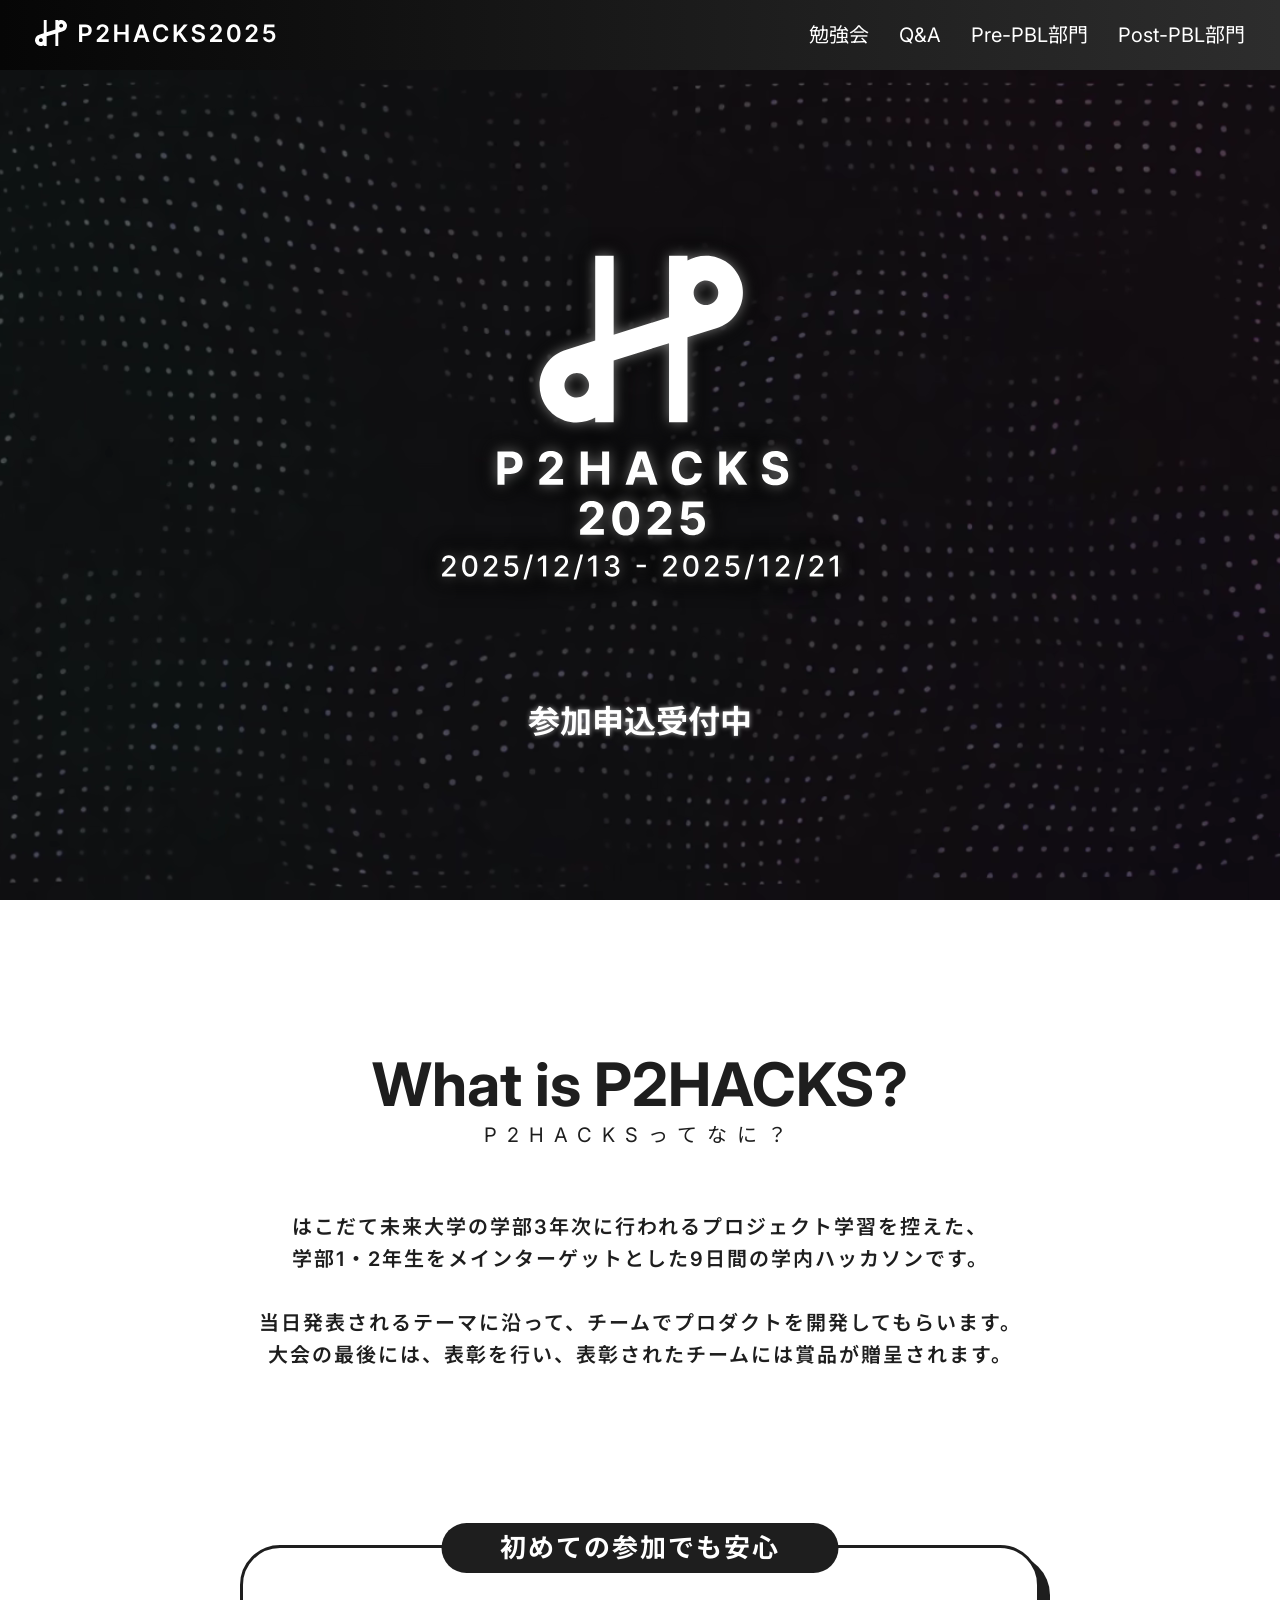
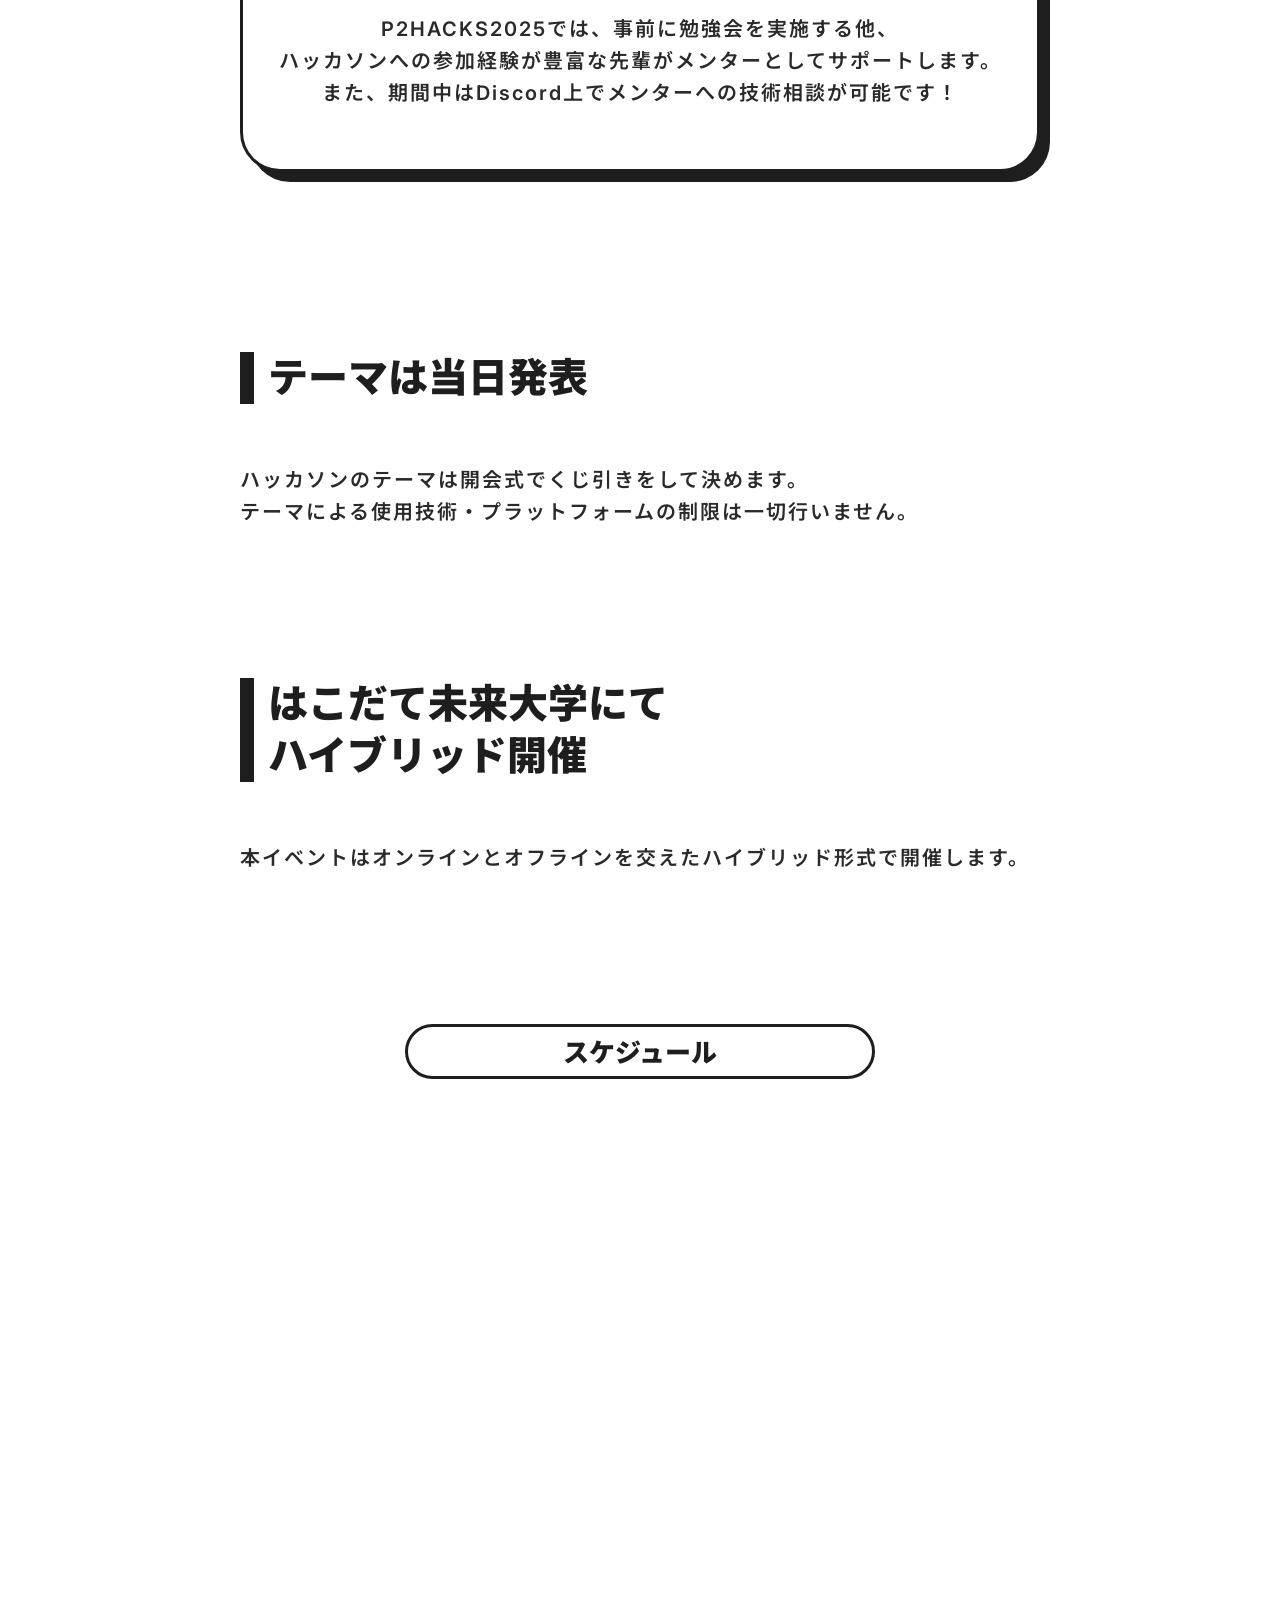
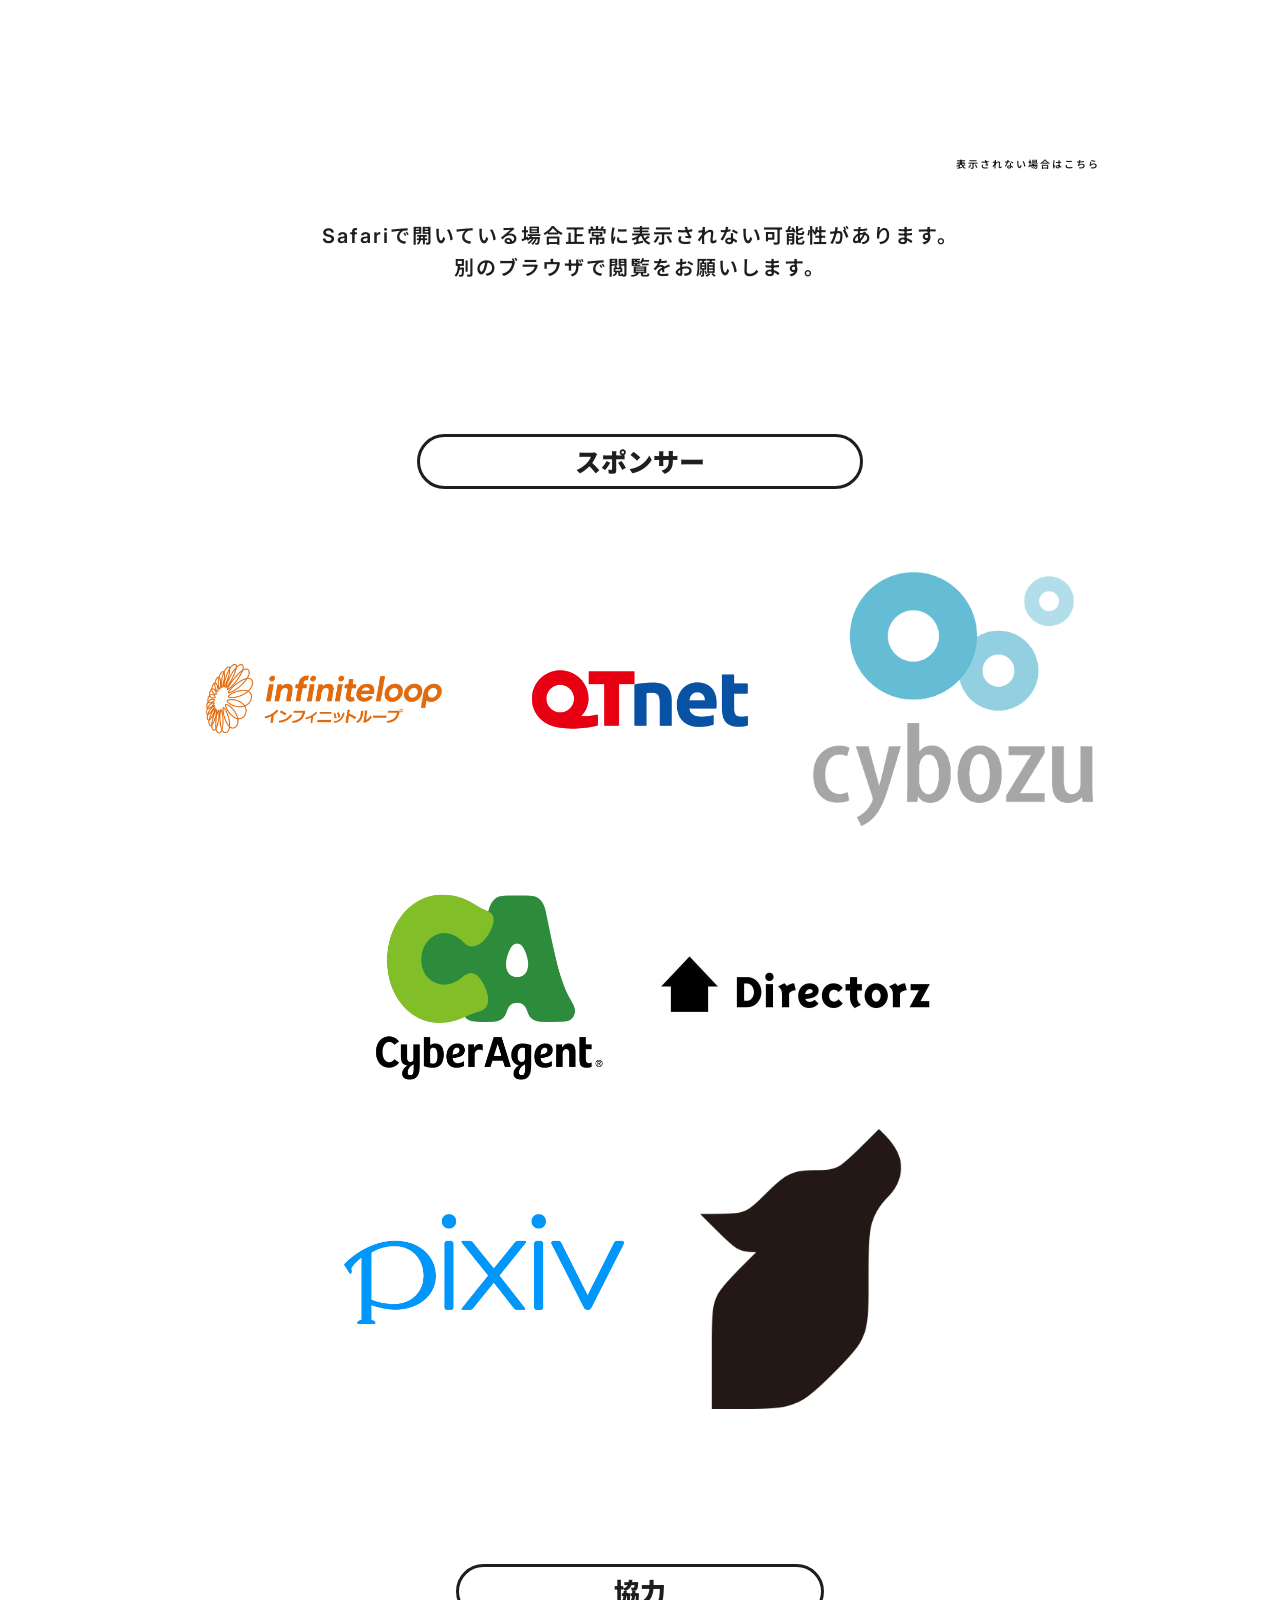
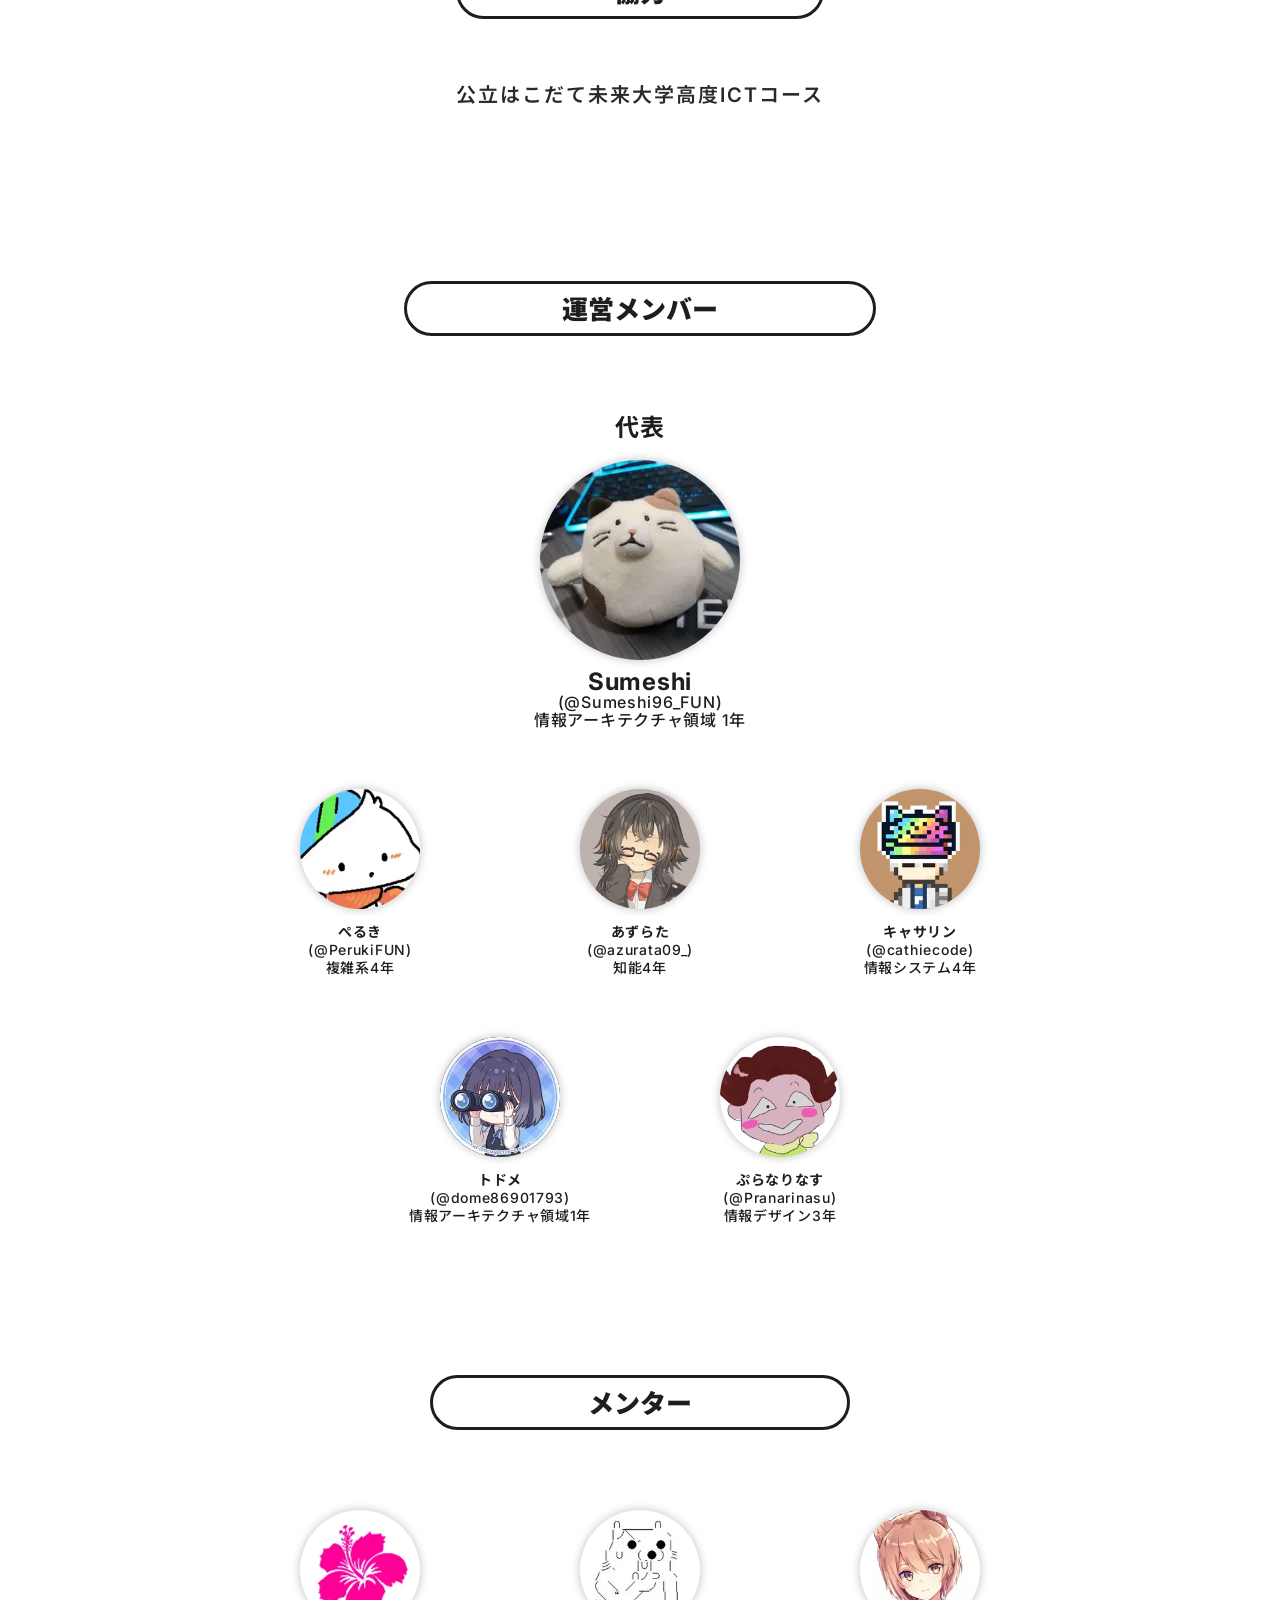
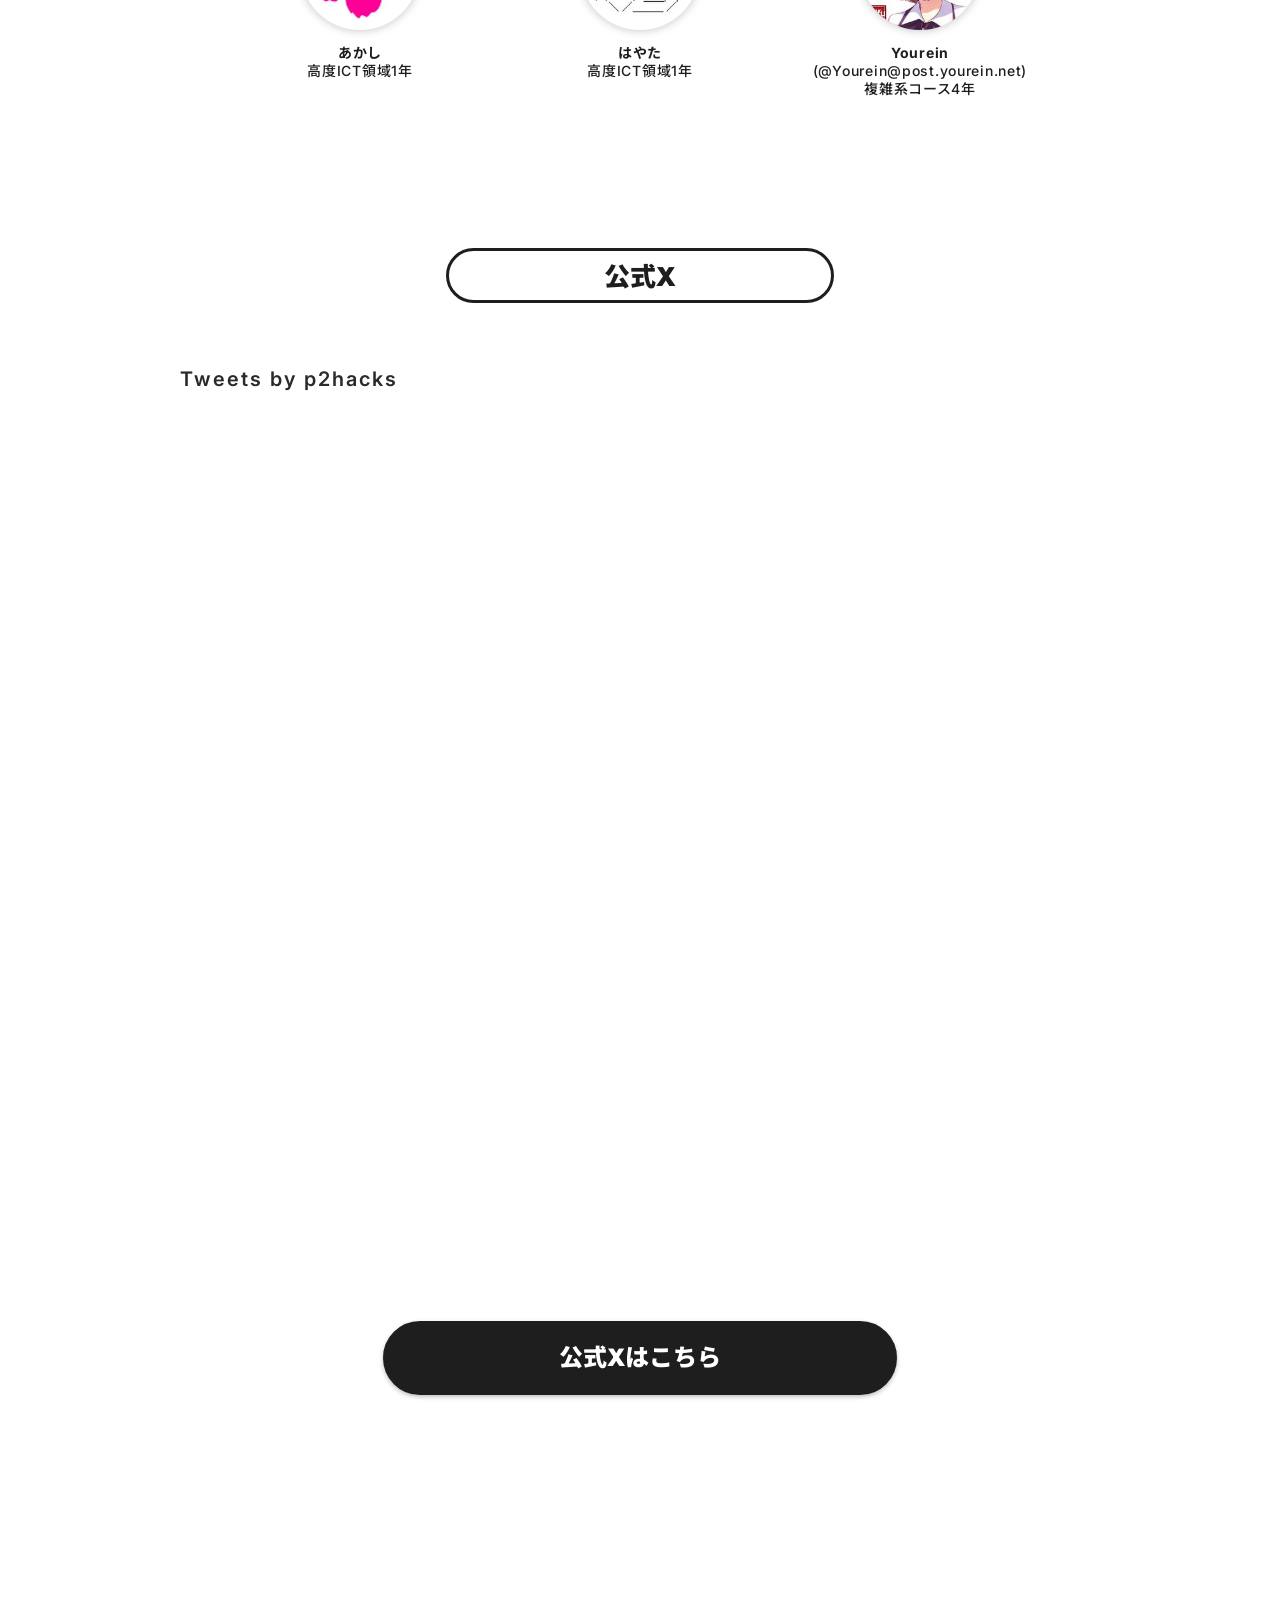
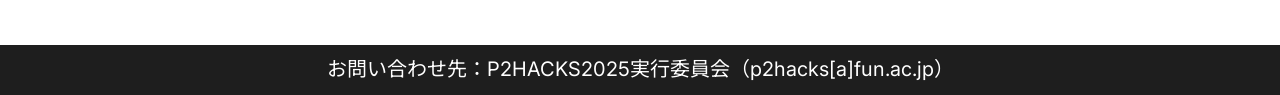
==== index.html @ e2ea83b7 "Sync" ====
<!DOCTYPE html><html lang="ja"> <head><meta charset="UTF-8"><meta name="viewport" content="width=device-width, initial-scale=1.0"><title>P2HACKS2025</title><link rel="preconnect" href="https://fonts.googleapis.com"><link rel="preconnect" href="https://fonts.gstatic.com" crossorigin><link href="https://fonts.googleapis.com/css2?family=Inter:ital,opsz,wght@0,14..32,100..900;1,14..32,100..900&family=Noto+Sans+JP:wght@100..900&family=Noto+Sans:ital,wght@0,100..900;1,100..900&display=swap" rel="stylesheet"><link rel="icon" href="/favicon.ico"><meta property="og:title" content="P2HACKS"><meta property="og:site_name" content="P2HACKS"><meta property="og:url" content="https://p2hacks2025.github.io/"><meta property="og:image" content="https://p2hacks2025.github.io/ogp2025.png"><meta property="og:type" content="website"><meta property="og:title" content="P2HACKS"><meta property="og:site_name" content="P2HACKS"><meta property="og:url" content="https://p2hacks2025.github.io/"><meta property="og:image" content="https://p2hacks2025.github.io/ogp2025.png"><meta property="og:type" content="website"><meta name="twitter:card" content="summary_large_image"><!-- <ViewTransitions /> --><link rel="stylesheet" href="/astroassets/index.DPJL2j_o.css">
<link rel="stylesheet" href="/astroassets/index.DZ_i_Jl5.css">
<style>.TrimLineFader[data-astro-cid-slod673q]{display:inline-block;position:relative}.TrimLineFader[data-astro-cid-slod673q].block{display:block}.inner[data-astro-cid-slod673q]{display:inline-block;visibility:hidden;transition:visibility step-end .25s;@media (prefers-reduced-motion: reduce){visibility:visible}}.TrimLineFader[data-astro-cid-slod673q].block .inner[data-astro-cid-slod673q]{display:block}.TrimLineFader[data-astro-cid-slod673q]:before{position:absolute;background-color:var(--color-text);inset:0;opacity:0;content:" "}.TrimLineFader[data-astro-cid-slod673q].is-visible .inner[data-astro-cid-slod673q]{visibility:visible}.TrimLineFader[data-astro-cid-slod673q].is-visible:before{animation:FadingCover ease-in-out .5s forwards;@media (prefers-reduced-motion: reduce){animation:none;opacity:0}}@keyframes FadingCover{0%{transform:scaleX(0);transform-origin:0 0;opacity:0}49%{transform:scaleX(1);transform-origin:0 0;opacity:1}50%{transform:scaleX(1);transform-origin:100% 100%;opacity:1}99%{transform:scaleX(0);transform-origin:100% 100%;opacity:0}to{transform:scaleX(0);transform-origin:100% 100%;opacity:0}}
.ArticleDescription[data-astro-cid-cta3o4h5]{text-align:center;font-weight:600;@media screen and (min-width: 590px){line-height:160%;letter-spacing:.1em}}.ArticleSection[data-astro-cid-worou3s5]{font-weight:600}.main[data-astro-cid-sxfw5txc]{font-size:3em;text-align:center;color:var(--color-text);font-weight:700;font-family:Inter}.sub[data-astro-cid-sxfw5txc]{color:var(--color-text);text-align:center;font-size:1em;font-weight:400;line-height:160%;letter-spacing:.5em}.WrappedBox[data-astro-cid-642ucxle]{padding-top:24px}.box[data-astro-cid-642ucxle]{position:relative;border-radius:40px;border:3px solid var(--color-text);background:#fff;box-shadow:10px 10px 0 0 var(--color-text);padding:40px 25px 35px;color:var(--color-text-alt);text-align:center;font-style:normal;font-weight:600;line-height:160%;letter-spacing:.1em;@media screen and (min-width: 1025px){padding:65px 20px 60px}}.title[data-astro-cid-642ucxle]{box-sizing:border-box;position:absolute;top:0;left:50%;transform:translate(-50%,-50%);border-radius:30px;background:var(--color-text);padding:0 25px;height:2.5rem;line-height:2.5rem;vertical-align:middle;word-break:keep-all;color:#fff;text-align:center;font-size:1.3em;font-weight:900;@media screen and (min-width: 1025px){padding:0 40px;min-width:50%}}
.SectionParagraph[data-astro-cid-y54r4ufh]{margin:30px 0 0;color:var(--color-text-alt);font-weight:600;line-height:160%;letter-spacing:.1em;padding:0;@media screen and (min-width: 590px){margin:60px 0 0}}.SectionTitle[data-astro-cid-azbpcp4f]{display:inline-block;color:var(--color-text);font-size:2em;font-style:normal;font-weight:900;line-height:1.3em;width:100%}.inner[data-astro-cid-azbpcp4f]{padding-left:.35em;border-left:var(--color-text) solid .35em}
</style><script type="module" src="/astroassets/hoisted.Dp8xkF1N.js"></script></head> <body> <!-- You found yet another hidden text by web administrator! --> <!-- Sorry for lacking of fancy ascii art. I don't want to waste your bandwidth too much ;) --> <header class="Header" data-astro-cid-3ef6ksr2> <a href="/" data-astro-cid-3ef6ksr2> <img src="/astroassets/logo-full.DDgFiR1X_Z2lFpDw.svg" class="logo" alt="P2HACKS2025" loading="eager" data-astro-cid-3ef6ksr2 width="242" height="36" decoding="async"> </a> <div style="flex: 1 1;" data-astro-cid-3ef6ksr2></div> <button class="sp-menu-button" data-astro-cid-3ef6ksr2> <img src="/astroassets/menu.6G0GigwO_1Tq0Xw.svg" alt="Open menu" loading="eager" role="button" data-astro-cid-3ef6ksr2 width="24" height="24" decoding="async"> </button> <div class="tbpc-menu" data-astro-cid-3ef6ksr2> <a href="/seminner" data-astro-cid-3ef6ksr2>勉強会</a> <a href="/qa" data-astro-cid-3ef6ksr2>Q&A</a> <a href="/pregroup" data-astro-cid-3ef6ksr2>Pre-PBL部門</a> <a href="/postgroup" data-astro-cid-3ef6ksr2>Post-PBL部門</a> </div> <div class="sp-menu" data-sp-menu data-astro-cid-3ef6ksr2> <nav class="sp-menu-nav" data-astro-cid-3ef6ksr2> <ul data-astro-cid-3ef6ksr2> <li data-astro-cid-3ef6ksr2><a href="/seminner" data-astro-cid-3ef6ksr2>勉強会</a></li> <li data-astro-cid-3ef6ksr2><a href="/qa" data-astro-cid-3ef6ksr2>Q&A</a></li> <li data-astro-cid-3ef6ksr2><a href="/pregroup" data-astro-cid-3ef6ksr2>Pre-PBL部門</a></li> <li data-astro-cid-3ef6ksr2><a href="/postgroup" data-astro-cid-3ef6ksr2>Post-PBL部門</a></li> </ul> </nav> </div> </header>   <div style="min-height: 100vh">              <style>
  #TopLevelLoaderPlaceHolder {
    display: none;
  }

  .TopLevelLoader-activated {
    display: block !important;
    position: fixed;
    top: 0;
    left: 0;
    right: 0;
    bottom: 0;
    z-index: 999;
    opacity: 1;
    background-color: #fff;
    touch-action: none;
    pointer-events: none;
    transition: opacity 0.3s;
  }

  #TopLevelLoaderPlaceHolder .TopLevelLoader__icon {
    visibility: hidden;
  }

  .TopLevelLoader-loading .TopLevelLoader__icon {
    /* TODO: Show logo */
    visibility: visible !important;
  }

  .TopLevelLoader-loaded {
    background-color: #fff;
    touch-action: none;
    pointer-events: none;
    opacity: 0;
  }

  .TopLevelLoader__icon {
    position: absolute;
    top: 50%;
    left: 50%;
    transform: translate(-50%, -50%);
    width: 100px;
    height: 100px;
  }
</style><div id="TopLevelLoaderPlaceHolder" aria-hidden="true"> <img class="TopLevelLoader__icon" src="/loader.gif" fetchpriority="high"> </div> <script>
  (async () => {
    const loaderDiv = document.getElementById("TopLevelLoaderPlaceHolder");
    const wait = (ms) => new Promise((resolve) => setTimeout(resolve, ms));

    let loaded = false;

    window.addEventListener("load", () => {
      loaded = true;
    });

    const waitLoad = () =>
      new Promise((resolve) => window.addEventListener("load", resolve));

    loaderDiv.classList.add("TopLevelLoader-activated");

    await wait(500);

    if (!loaded) {
      loaderDiv.classList.add("TopLevelLoader-loading");

      await Promise.race([wait(5000), waitLoad()]);
    }

    loaderDiv.classList.add("TopLevelLoader-loaded");

    await wait(3000);

    loaderDiv.remove();
  })();
</script> <div class="Hero" data-astro-cid-bbe6dxrz>  <video class="HeroBackground" autoplay playsinline loop muted preload="auto" poster="/hero-background-fallback.jpg" data-astro-cid-j7pv25f6> <!-- I'm very happy with the video quality of AV1. It weights only 473KB without any visual mess. That's fascinating! --> <source src="/hero-background-av1.webm" type="video/webm; codecs=&quot;av01.0.05M.08&quot;" data-astro-cid-j7pv25f6> <source src="/hero-background-vp9.webm" type="video/webm; codecs=&quot;vp09.00.31.08&quot;" data-astro-cid-j7pv25f6> <source src="/hero-background-h264.webm" type="video/mp4" data-astro-cid-j7pv25f6> </video> <div class="HeroBox" data-astro-cid-j7pv25f6> <h1 data-astro-cid-j7pv25f6> <img src="/astroassets/logo-hero.ChKYZu2S_Z1v4swz.svg" style="display: block;" loading="eager" alt="P2HACKS2025 2025/12/13 - 2025/12/21" data-astro-cid-j7pv25f6 width="588" height="477" decoding="async"> </h1> <div class="HeroStatus" data-astro-cid-j7pv25f6>参加申込受付中</div> </div>  </div>  <div class="Article" data-astro-cid-q7kxohas>  <div class="Container" data-astro-cid-d6puh33w> <div class="inner" data-astro-cid-d6puh33w>  <section data-astro-cid-j7pv25f6> <h2 data-astro-cid-j7pv25f6> <div class="ArticleTitle" data-astro-cid-sxfw5txc> <div class="main" data-astro-cid-sxfw5txc> <div class="TrimLineFader" data-fader data-astro-cid-slod673q> <div class="inner" data-astro-cid-slod673q>  
What is P2HACKS?
  </div> </div>   </div> <div class="sub" data-astro-cid-sxfw5txc> <div class="TrimLineFader" data-fader data-astro-cid-slod673q> <div class="inner" data-astro-cid-slod673q> P2HACKSってなに？ </div> </div>   </div> </div>  </h2> <div style="height: 3em;"></div> <p data-astro-cid-j7pv25f6> <div class="ArticleDescription" data-astro-cid-cta3o4h5> 
はこだて未来大学の学部3年次に行われるプロジェクト学習を控えた、<br class="PcBr" data-astro-cid-5ppyrame> 
学部1・2年生をメインターゲットとした9日間の学内ハッカソンです。
<br data-astro-cid-j7pv25f6><br data-astro-cid-j7pv25f6>
当日発表されるテーマに沿って、チームでプロダクトを開発してもらいます。<br class="PcBr" data-astro-cid-5ppyrame> 
大会の最後には、表彰を行い、表彰されたチームには賞品が贈呈されます。
 </div>  </p> </section> <div style="height: 7.5em;"></div> <section data-astro-cid-j7pv25f6> <div class="ArticleSection" data-astro-cid-worou3s5>  <div class="WrappedBox" data-astro-cid-642ucxle> <div class="box" data-astro-cid-642ucxle> <div class="title" data-astro-cid-642ucxle> <h2 data-astro-cid-j7pv25f6>初めての参加でも安心</h2> </div>   <p class="yoshina-text-align-center" data-astro-cid-j7pv25f6>
P2HACKS2025では、事前に勉強会を実施する他、<br class="PcBr" data-astro-cid-5ppyrame> 
ハッカソンへの参加経験が豊富な先輩がメンターとしてサポートします。<br class="PcBr" data-astro-cid-5ppyrame> 
また、期間中はDiscord上でメンターへの技術相談が可能です！
</p>  </div> </div>   </div>  </section> <div style="height: 9em;"></div> <section data-astro-cid-j7pv25f6> <div class="ArticleSection" data-astro-cid-worou3s5>  <h2 data-astro-cid-j7pv25f6> <div class="TrimLineFader" data-fader data-astro-cid-slod673q> <div class="inner" data-astro-cid-slod673q>  <div class="SectionTitle" data-astro-cid-azbpcp4f> <div class="inner" data-astro-cid-azbpcp4f> テーマは当日発表 </div> </div>  </div> </div>    </h2> <p data-astro-cid-j7pv25f6> <div class="SectionParagraph" data-astro-cid-y54r4ufh> 
ハッカソンのテーマは開会式でくじ引きをして決めます。<br data-astro-cid-j7pv25f6>
テーマによる使用技術・プラットフォームの制限は一切行いません。
 </div>  </p>  </div>  </section> <div style="height: 7.5em;"></div> <section data-astro-cid-j7pv25f6> <div class="ArticleSection" data-astro-cid-worou3s5>  <h2 data-astro-cid-j7pv25f6> <div class="TrimLineFader" data-fader data-astro-cid-slod673q> <div class="inner" data-astro-cid-slod673q>  <div class="SectionTitle" data-astro-cid-azbpcp4f> <div class="inner" data-astro-cid-azbpcp4f> 
はこだて未来大学にて<br data-astro-cid-j7pv25f6>ハイブリッド開催
 </div> </div>  </div> </div>    </h2> <p data-astro-cid-j7pv25f6> <div class="SectionParagraph" data-astro-cid-y54r4ufh> 
本イベントはオンラインとオフラインを交えたハイブリッド形式で開催します。
 </div>  </p>  </div>  </section>  </div> </div>  <div style="height: 7.5em;"></div> <div class="Container" data-astro-cid-d6puh33w> <div class="inner is-large" data-astro-cid-d6puh33w>   <section data-astro-cid-j7pv25f6> <div class="ArticleSection" data-astro-cid-worou3s5>  <h2 data-astro-cid-j7pv25f6> <div class="WrappedHeadding" data-astro-cid-npi7spkl> <div class="inner" data-astro-cid-npi7spkl> スケジュール </div> </div>  </h2> <div class="SectionParagraph" data-astro-cid-y54r4ufh>  <iframe class="schedule-frame" src="https://calendar.google.com/calendar/embed?height=600&wkst=1&ctz=Asia%2FTokyo&bgcolor=%23ffffff&mode=AGENDA&showDate=0&showPrint=0&showTitle=0&src=YTYzZmU3YjhiN2I3MjQ0MWYzMTQ5NTQ1MGQ2OWI2ZWVkNzRhY2YzYjE0YTVhYjE1OWE3ZmQ3Nzk5NDRiY2ZhY0Bncm91cC5jYWxlbmRhci5nb29nbGUuY29t&color=%237986CB" style="border-width:0" width="292" height="600" frameborder="0" scrolling="no" data-astro-cid-j7pv25f6></iframe> <div style="text-align: right; font-size: 0.5em;" data-astro-cid-j7pv25f6> <a style="color: var(--color-text); text-decoration: none;" href="https://calendar.google.com/calendar/embed?wkst=1&ctz=Asia%2FTokyo&bgcolor=%23ffffff&showPrint=0&showTabs=0&showTz=0&showCalendars=0&mode=AGENDA&showDate=0&src=YTYzZmU3YjhiN2I3MjQ0MWYzMTQ5NTQ1MGQ2OWI2ZWVkNzRhY2YzYjE0YTVhYjE1OWE3ZmQ3Nzk5NDRiY2ZhY0Bncm91cC5jYWxlbmRhci5nb29nbGUuY29t&color=%237986CB" data-astro-cid-j7pv25f6>表示されない場合はこちら</a> </div>  </div>  <div style="height: 2em;"></div> <div class="ArticleDescription" data-astro-cid-cta3o4h5> 
Safariで開いている場合正常に表示されない可能性があります。<br class="PcBr" data-astro-cid-5ppyrame> 
別のブラウザで閲覧をお願いします。
 </div>   </div>  </section> <div style="height: 7.5em;"></div> <section data-astro-cid-j7pv25f6> <div class="ArticleSection" data-astro-cid-worou3s5>  <h2 data-astro-cid-j7pv25f6> <div class="WrappedHeadding" data-astro-cid-npi7spkl> <div class="inner" data-astro-cid-npi7spkl> スポンサー </div> </div>  </h2> <div style="height: 3.5em;"></div> <div class="Gallery" data-astro-cid-ihllb3az>  <a href="https://www.infiniteloop.co.jp/" data-astro-cid-j7pv25f6> <img class="sponsor" src="/sponsor/infiniteloop.png" alt="株式会社インフィニットループ" data-astro-cid-j7pv25f6> </a> <a href="https://www.qtnet.co.jp/" data-astro-cid-j7pv25f6> <img class="sponsor sponsor-narrow" src="/sponsor/qtnet.png" alt="株式会社QTnet" data-astro-cid-j7pv25f6> </a> <a href="https://cybozu.co.jp/" data-astro-cid-j7pv25f6> <img class="sponsor" src="/sponsor/cybozu.png" alt="サイボウズ株式会社" data-astro-cid-j7pv25f6> </a>  </div>  <div class="Gallery" data-astro-cid-ihllb3az>  <a href="https://www.cyberagent.co.jp/" data-astro-cid-j7pv25f6> <img class="sponsor" src="/sponsor/cyberagent.png" alt="株式会社サイバーエージェント" data-astro-cid-j7pv25f6> </a> <a href="https://directorz.co.jp/" data-astro-cid-j7pv25f6> <img class="sponsor sponsor-narrow" src="/sponsor/directorz.png" alt="株式会社ディレクターズ" data-astro-cid-j7pv25f6> </a>  </div>  <div class="Gallery" data-astro-cid-ihllb3az>  <a href="https://www.pixiv.co.jp/" data-astro-cid-j7pv25f6> <img class="sponsor sponsor-narrow" src="/sponsor/pixiv.png" alt="ピクシブ株式会社" data-astro-cid-j7pv25f6> </a> <a href="https://www.fenrir-inc.com/jp/" data-astro-cid-j7pv25f6> <img class="sponsor" src="/sponsor/fenrir.png" alt="フェンリル株式会社" data-astro-cid-j7pv25f6> </a>  </div>   </div>  </section> <div style="height: 7.5em;"></div> <section data-astro-cid-j7pv25f6> <div class="ArticleSection" data-astro-cid-worou3s5>  <h2 data-astro-cid-j7pv25f6> <div class="WrappedHeadding" data-astro-cid-npi7spkl> <div class="inner" data-astro-cid-npi7spkl> 協力 </div> </div>  </h2> <div class="SectionParagraph" data-astro-cid-y54r4ufh>  <ul style="text-align: center" data-astro-cid-j7pv25f6> <li data-astro-cid-j7pv25f6>公立はこだて未来大学高度ICTコース</li> </ul>  </div>   </div>  </section> <div style="height: 7.5em;"></div> <section data-astro-cid-j7pv25f6> <div class="ArticleSection" data-astro-cid-worou3s5>  <div class="WrappedHeadding" data-astro-cid-npi7spkl> <div class="inner" data-astro-cid-npi7spkl> 運営メンバー </div> </div>  <div class="MemberGallery" data-astro-cid-cjfoe7jl> <div class="inner" data-astro-cid-cjfoe7jl>  <div class="MemberGalleryItem is-large" data-astro-cid-3u6icvsj>  <a class="Member is-large" href="https://x.com/Sumeshi96_FUN" data-astro-cid-exjcnk3b> <div class="role" data-astro-cid-exjcnk3b>代表</div> <img src="/astroassets/icon_Sumeshi96.C9cC2LOT_Z1AG2UQ.webp" class="image" alt="" data-astro-cid-exjcnk3b width="200" height="200" loading="lazy" decoding="async"> <div data-astro-cid-exjcnk3b> <span class="name" data-astro-cid-exjcnk3b>Sumeshi</span><br data-astro-cid-exjcnk3b>   <span class="social" data-astro-cid-exjcnk3b> (@Sumeshi96_FUN) </span> <br data-astro-cid-exjcnk3b>   <span class="jobtitle" data-astro-cid-exjcnk3b>情報アーキテクチャ領域 1年</span> </div> </a>   </div>  <div class="MemberGalleryItem" data-astro-cid-3u6icvsj>  <a class="Member" href="https://x.com/PerukiFUN" data-astro-cid-exjcnk3b>  <img src="/astroassets/icon_peruki.BDLxAbSK_Z10ge9p.webp" class="image" alt="" data-astro-cid-exjcnk3b width="200" height="200" loading="lazy" decoding="async"> <div data-astro-cid-exjcnk3b> <span class="name" data-astro-cid-exjcnk3b>ぺるき</span><br data-astro-cid-exjcnk3b>   <span class="social" data-astro-cid-exjcnk3b> (@PerukiFUN) </span> <br data-astro-cid-exjcnk3b>   <span class="jobtitle" data-astro-cid-exjcnk3b>複雑系4年</span> </div> </a>   </div>  <div class="MemberGalleryItem" data-astro-cid-3u6icvsj>  <a class="Member" href="https://x.com/azurata09_" data-astro-cid-exjcnk3b>  <img src="/astroassets/icon_azurata09_.B7GlOI9N_Z16Clt4.webp" class="image" alt="" data-astro-cid-exjcnk3b width="200" height="200" loading="lazy" decoding="async"> <div data-astro-cid-exjcnk3b> <span class="name" data-astro-cid-exjcnk3b>あずらた</span><br data-astro-cid-exjcnk3b>   <span class="social" data-astro-cid-exjcnk3b> (@azurata09_) </span> <br data-astro-cid-exjcnk3b>   <span class="jobtitle" data-astro-cid-exjcnk3b>知能4年</span> </div> </a>   </div>  <div class="MemberGalleryItem" data-astro-cid-3u6icvsj>  <a class="Member" href="https://x.com/cathiecode" data-astro-cid-exjcnk3b>  <img src="/astroassets/icon_cathiecode.as7i06bb_v8XJq.webp" class="image" alt="" data-astro-cid-exjcnk3b width="200" height="200" loading="lazy" decoding="async"> <div data-astro-cid-exjcnk3b> <span class="name" data-astro-cid-exjcnk3b>キャサリン</span><br data-astro-cid-exjcnk3b>   <span class="social" data-astro-cid-exjcnk3b> (@cathiecode) </span> <br data-astro-cid-exjcnk3b>   <span class="jobtitle" data-astro-cid-exjcnk3b>情報システム4年</span> </div> </a>   </div>  <div class="MemberGalleryItem" data-astro-cid-3u6icvsj>  <a class="Member" href="https://x.com/dome86901793" data-astro-cid-exjcnk3b>  <img src="/astroassets/icon_dome86901793.CR0xDV_h_1qB46q.webp" class="image" alt="" data-astro-cid-exjcnk3b width="200" height="200" loading="lazy" decoding="async"> <div data-astro-cid-exjcnk3b> <span class="name" data-astro-cid-exjcnk3b>トドメ</span><br data-astro-cid-exjcnk3b>   <span class="social" data-astro-cid-exjcnk3b> (@dome86901793) </span> <br data-astro-cid-exjcnk3b>   <span class="jobtitle" data-astro-cid-exjcnk3b>情報アーキテクチャ領域1年</span> </div> </a>   </div>  <div class="MemberGalleryItem" data-astro-cid-3u6icvsj>  <a class="Member" href="https://x.com/Pranarinasu" data-astro-cid-exjcnk3b>  <img src="/astroassets/icon_pranarinasu.Cv8WpR_O_Z1Ik7Jz.webp" class="image" alt="" data-astro-cid-exjcnk3b width="200" height="200" loading="lazy" decoding="async"> <div data-astro-cid-exjcnk3b> <span class="name" data-astro-cid-exjcnk3b>ぷらなりなす</span><br data-astro-cid-exjcnk3b>   <span class="social" data-astro-cid-exjcnk3b> (@Pranarinasu) </span> <br data-astro-cid-exjcnk3b>   <span class="jobtitle" data-astro-cid-exjcnk3b>情報デザイン3年</span> </div> </a>   </div>   </div> </div>   </div>  </section> <div style="height: 7.5em;"></div> <section data-astro-cid-j7pv25f6> <div class="ArticleSection" data-astro-cid-worou3s5>  <div class="WrappedHeadding" data-astro-cid-npi7spkl> <div class="inner" data-astro-cid-npi7spkl> メンター </div> </div>  <div class="MemberGallery" data-astro-cid-cjfoe7jl> <div class="inner" data-astro-cid-cjfoe7jl>  <div class="MemberGalleryItem" data-astro-cid-3u6icvsj>  <a class="Member" data-astro-cid-exjcnk3b>  <img src="/astroassets/icon_akashi.C-54sfWJ_ZQDyJe.webp" class="image" alt="" data-astro-cid-exjcnk3b width="200" height="200" loading="lazy" decoding="async"> <div data-astro-cid-exjcnk3b> <span class="name" data-astro-cid-exjcnk3b>あかし</span><br data-astro-cid-exjcnk3b>  <span class="jobtitle" data-astro-cid-exjcnk3b>高度ICT領域1年</span> </div> </a>   </div>  <div class="MemberGalleryItem" data-astro-cid-3u6icvsj>  <a class="Member" data-astro-cid-exjcnk3b>  <img src="/astroassets/icon_hayata.TuQsPqdr_Z1VlqfU.webp" class="image" alt="" data-astro-cid-exjcnk3b width="200" height="200" loading="lazy" decoding="async"> <div data-astro-cid-exjcnk3b> <span class="name" data-astro-cid-exjcnk3b>はやた</span><br data-astro-cid-exjcnk3b>  <span class="jobtitle" data-astro-cid-exjcnk3b>高度ICT領域1年</span> </div> </a>   </div>  <div class="MemberGalleryItem" data-astro-cid-3u6icvsj>  <a class="Member" href="https://post.yourein.net/@Yourein" data-astro-cid-exjcnk3b>  <img src="/astroassets/icon_yourein.BgwUblR2_Z1vuuU4.webp" class="image" alt="" data-astro-cid-exjcnk3b width="200" height="200" loading="lazy" decoding="async"> <div data-astro-cid-exjcnk3b> <span class="name" data-astro-cid-exjcnk3b>Yourein</span><br data-astro-cid-exjcnk3b>   <span class="social long-handle" data-astro-cid-exjcnk3b> (@Yourein@post.yourein.net) </span> <br data-astro-cid-exjcnk3b>   <span class="jobtitle" data-astro-cid-exjcnk3b>複雑系コース4年</span> </div> </a>   </div>   </div> </div>   </div>  </section> <div style="height: 7.5em;"></div> <section data-astro-cid-j7pv25f6> <div class="ArticleSection" data-astro-cid-worou3s5>  <h2 data-astro-cid-j7pv25f6> <div class="WrappedHeadding" data-astro-cid-npi7spkl> <div class="inner" data-astro-cid-npi7spkl> 公式X </div> </div>  </h2> <div class="SectionParagraph" data-astro-cid-y54r4ufh>  <div class="Twitter" data-astro-cid-j7pv25f6> <a class="twitter-timeline" data-lang="ja" data-width="292" data-height="888" href="https://twitter.com/p2hacks?ref_src=twsrc%5Etfw" data-astro-cid-j7pv25f6>
Tweets by p2hacks
</a> <script async defer src="https://platform.twitter.com/widgets.js" charset="utf-8"></script> </div> <div style="height: 3.5em;"></div> <div style="text-align: center;" data-astro-cid-j7pv25f6> <a href="https://x.com/p2hacks" target="_blank" rel="noopener" data-astro-cid-j7pv25f6> <button class="ButtonB" data-astro-cid-sdbsc254> 公式Xはこちら </button>  </a> </div>  </div>   </div>  </section>  </div> </div>   </div>   </div> <div class="Footer" data-astro-cid-sz7xmlte>
お問い合わせ先：P2HACKS2025実行委員会（p2hacks[a]fun.ac.jp）
</div>  </body></html>
---- astroassets/index.DPJL2j_o.css ----
.Article[data-astro-cid-q7kxohas]{margin:50px 0 250px;@media screen and (min-width: 590px){margin:150px 0 250px}}.Container[data-astro-cid-d6puh33w] .inner[data-astro-cid-d6puh33w]{margin:0 auto;padding:0 20px;box-sizing:border-box;@media screen and (min-width: 590px){width:540px;padding:0}@media screen and (min-width: 1025px){width:800px}}.Container[data-astro-cid-d6puh33w] .inner[data-astro-cid-d6puh33w].is-large{padding:0 20px;@media screen and (min-width: 590px){width:620px}@media screen and (min-width: 1025px){width:960px}}.Container[data-astro-cid-d6puh33w] .inner[data-astro-cid-d6puh33w].is-fullwidth{@media screen and (min-width: 590px){width:570px}@media screen and (min-width: 1025px){width:1005px}@media screen and (min-width: 1440px){width:1420px}@media screen and (min-width: 1920px){width:1900px}}.PcBr[data-astro-cid-5ppyrame]{display:none;@media screen and (min-width: 1025px){display:unset}}/*! normalize.css v8.0.1 | MIT License | github.com/necolas/normalize.css */html{line-height:1.15;-webkit-text-size-adjust:100%}body{margin:0}main{display:block}h1{font-size:2em;margin:.67em 0}hr{box-sizing:content-box;height:0;overflow:visible}pre{font-family:monospace,monospace;font-size:1em}a{background-color:transparent}abbr[title]{border-bottom:none;text-decoration:underline;text-decoration:underline dotted}b,strong{font-weight:bolder}code,kbd,samp{font-family:monospace,monospace;font-size:1em}small{font-size:80%}sub,sup{font-size:75%;line-height:0;position:relative;vertical-align:baseline}sub{bottom:-.25em}sup{top:-.5em}img{border-style:none}button,input,optgroup,select,textarea{font-family:inherit;font-size:100%;line-height:1.15;margin:0}button,input{overflow:visible}button,select{text-transform:none}button,[type=button],[type=reset],[type=submit]{-webkit-appearance:button}button::-moz-focus-inner,[type=button]::-moz-focus-inner,[type=reset]::-moz-focus-inner,[type=submit]::-moz-focus-inner{border-style:none;padding:0}button:-moz-focusring,[type=button]:-moz-focusring,[type=reset]:-moz-focusring,[type=submit]:-moz-focusring{outline:1px dotted ButtonText}fieldset{padding:.35em .75em .625em}legend{box-sizing:border-box;color:inherit;display:table;max-width:100%;padding:0;white-space:normal}progress{vertical-align:baseline}textarea{overflow:auto}[type=checkbox],[type=radio]{box-sizing:border-box;padding:0}[type=number]::-webkit-inner-spin-button,[type=number]::-webkit-outer-spin-button{height:auto}[type=search]{-webkit-appearance:textfield;outline-offset:-2px}[type=search]::-webkit-search-decoration{-webkit-appearance:none}::-webkit-file-upload-button{-webkit-appearance:button;font:inherit}details{display:block}summary{display:list-item}template{display:none}[hidden]{display:none}:root{font-family:Inter,Noto Sans JP,sans-serif;font-size:12px;box-sizing:border-box;max-width:100vw;min-width:350px;--color-text: #1e1e1e;--color-text-alt: #2a2a2a;--color-background: #fff;--color-inv-text: #fff;--color-inv-text-alt: #ccc;--color-inv-background: #1e1e1e;color:var(--color-text);@media screen and (min-width: 1025px){font-size:20px}}h1,h2,h3,h4,h5,h6,p{margin:0;font-size:inherit;font-style:inherit}ul,ol{padding:0}li{list-style-type:none}*{@media (prefers-reduced-motion: reduce){transition:none!important}}a{color:inherit;text-decoration:inherit}.Header[data-astro-cid-3ef6ksr2]{display:flex;background:linear-gradient(90deg,#060606,#2d2d2d);background-blend-mode:multiply;position:sticky;top:0;padding:0 16px;height:60px;z-index:1;align-items:center;@media screen and (min-width: 1025px){padding:0 35px;height:70px}}.logo[data-astro-cid-3ef6ksr2]{width:120px;height:24px;@media screen and (min-width: 1025px){width:242px;height:36px}}.sp-menu[data-astro-cid-3ef6ksr2]{position:fixed;top:60px;left:0;right:0;background:linear-gradient(90deg,#060606,#2d2d2d);display:none;@media screen and (min-width: 590px){display:none}}.sp-menu[data-astro-cid-3ef6ksr2] ul[data-astro-cid-3ef6ksr2]{padding:0}.sp-menu[data-astro-cid-3ef6ksr2] li[data-astro-cid-3ef6ksr2]{list-style:none}.sp-menu[data-astro-cid-3ef6ksr2] a[data-astro-cid-3ef6ksr2]{display:block;color:#fff!important;padding:10px 20px;text-decoration:none}.sp-menu[data-astro-cid-3ef6ksr2].active{display:block!important}.sp-menu-button[data-astro-cid-3ef6ksr2]{background-color:transparent;border:none;@media screen and (min-width: 590px){display:none}}.tbpc-menu[data-astro-cid-3ef6ksr2]{display:none;@media screen and (min-width: 590px){display:flex;justify-items:flex-end;align-items:center;gap:30px}}.tbpc-menu[data-astro-cid-3ef6ksr2] a[data-astro-cid-3ef6ksr2]{color:#fff!important;text-decoration:none!important}.Footer[data-astro-cid-sz7xmlte]{display:flex;justify-content:center;align-items:center;height:50px;background:var(--color-text);color:#fff;text-align:center}
---- astroassets/index.DZ_i_Jl5.css ----
.Hero[data-astro-cid-bbe6dxrz]{position:relative;height:calc(100vh - 60px);min-height:40vw;@media screen and (min-width: 1025px){height:calc(100vh - 70px);max-height:150vw}}.WrappedHeadding[data-astro-cid-npi7spkl]{text-align:center}.inner[data-astro-cid-npi7spkl]{display:inline-block;border-radius:999px;border:solid 3px var(--color-text);color:var(--color-text);text-align:center;font-size:1.3em;font-style:normal;font-weight:900;line-height:2em;padding:0 20px;@media screen and (min-width: 1025px){height:49px;padding:0 155px}}.Member[data-astro-cid-exjcnk3b]{display:block;color:var(--color-text);text-decoration:none;text-align:center;font-family:Inter,Noto Sans JP;font-size:13px;font-style:normal;font-weight:500;line-height:18px;letter-spacing:.72px;text-wrap:nowrap;@media screen and (min-width: 1025px){font-size:14px}}.Member[data-astro-cid-exjcnk3b].is-large{font-size:16px}.Member[data-astro-cid-exjcnk3b].is-large .image[data-astro-cid-exjcnk3b]{width:200px;height:200px}.image[data-astro-cid-exjcnk3b]{display:inline-block;width:120px;height:120px;margin:10px 0;border-radius:999px;background:#d3d3d3 50% / cover no-repeat;box-shadow:0 0 10px #00000040;@media screen and (min-width: 590px){width:120px;height:120px}}.role[data-astro-cid-exjcnk3b],.name[data-astro-cid-exjcnk3b]{font-weight:700}.is-large[data-astro-cid-exjcnk3b] .role[data-astro-cid-exjcnk3b]{font-size:24px;line-height:44px}.is-large[data-astro-cid-exjcnk3b] .name[data-astro-cid-exjcnk3b]{font-size:24px}.long-handle[data-astro-cid-exjcnk3b]{font-size:10px;@media screen and (min-width: 1025px){font-size:14px}}.MemberGallery[data-astro-cid-cjfoe7jl]{display:flex;justify-content:center}.inner[data-astro-cid-cjfoe7jl]{display:flex;flex-wrap:wrap;justify-content:center;margin-top:70px;gap:40px 0;@media screen and (min-width: 1025px){gap:50px 40px;width:800px}}.MemberGalleryItem[data-astro-cid-3u6icvsj]{text-align:center;width:50%;@media screen and (min-width: 1025px){width:240px}}.is-large[data-astro-cid-3u6icvsj]{display:flex;justify-content:center;width:100%}.ButtonB[data-astro-cid-sdbsc254]{padding:19px 54px;border:solid 4px var(--color-text);border-radius:67px;background-color:var(--color-text);box-shadow:0 2px 4px #00000040;color:#fff;text-align:center;font-size:1.2em;font-weight:900;transition:background-color .3s ease,color .3s ease;cursor:pointer;@media screen and (min-width: 590px){min-width:514px}}.ButtonB[data-astro-cid-sdbsc254]:hover{background-color:#fff;color:#000}.Gallery[data-astro-cid-ihllb3az]{display:flex;gap:20px;flex-wrap:wrap;justify-content:center;align-items:center;overflow:hidden;@media screen and (min-width: 1025px){gap:33px}}.twitter-timeline{width:100%!important;height:100%!important}.HeroInner[data-astro-cid-j7pv25f6]{position:absolute;inset:0;background-color:#000}.HeroBackground[data-astro-cid-j7pv25f6]{position:absolute;inset:0;width:100%;height:100%;object-fit:cover;@media (prefers-reduced-motion: reduce){filter:brightness(0)}}.HeroBox[data-astro-cid-j7pv25f6]{position:absolute;left:50%;top:50%;transform:translate(-50%,-50%);color:#fff;text-align:center;transform:translate(-50%,-50%) scale(.4);@media screen and (min-width: 590px){transform:translate(-50%,-50%) scale(.5)}@media screen and (min-width: 1025px){transform:translate(-50%,-50%) scale(.8)}}.HeroStatus[data-astro-cid-j7pv25f6]{margin-top:110px;filter:drop-shadow(0px 0px 3px #fff9);color:#fff;font-size:3em;font-style:normal;font-weight:700;line-height:normal;@media screen and (min-width: 1025px){font-size:2em}}.Twitter[data-astro-cid-j7pv25f6]{display:flex;justify-content:center;overflow:hidden;height:400px;@media screen and (min-width: 1025px){max-height:none;height:888px}}.section-gallery[data-astro-cid-j7pv25f6]{display:flex;flex-direction:column;justify-content:center;gap:20px;@media screen and (min-width: 590px){flex-direction:row;gap:90px}}.section-gallery[data-astro-cid-j7pv25f6]>[data-astro-cid-j7pv25f6]{height:auto;text-align:center;@media screen and (min-width: 590px){width:300px}}.yoshina-text-align-center[data-astro-cid-j7pv25f6]{text-align:justify;text-align-last:center;@media screen and (min-width: 590px){text-align:center;text-align-last:center}}.schedule-frame[data-astro-cid-j7pv25f6]{width:100%;height:30em}.sponsor[data-astro-cid-j7pv25f6]{width:14em;height:14em;object-fit:contain}.sponsor-narrow[data-astro-cid-j7pv25f6]{height:6.5em}
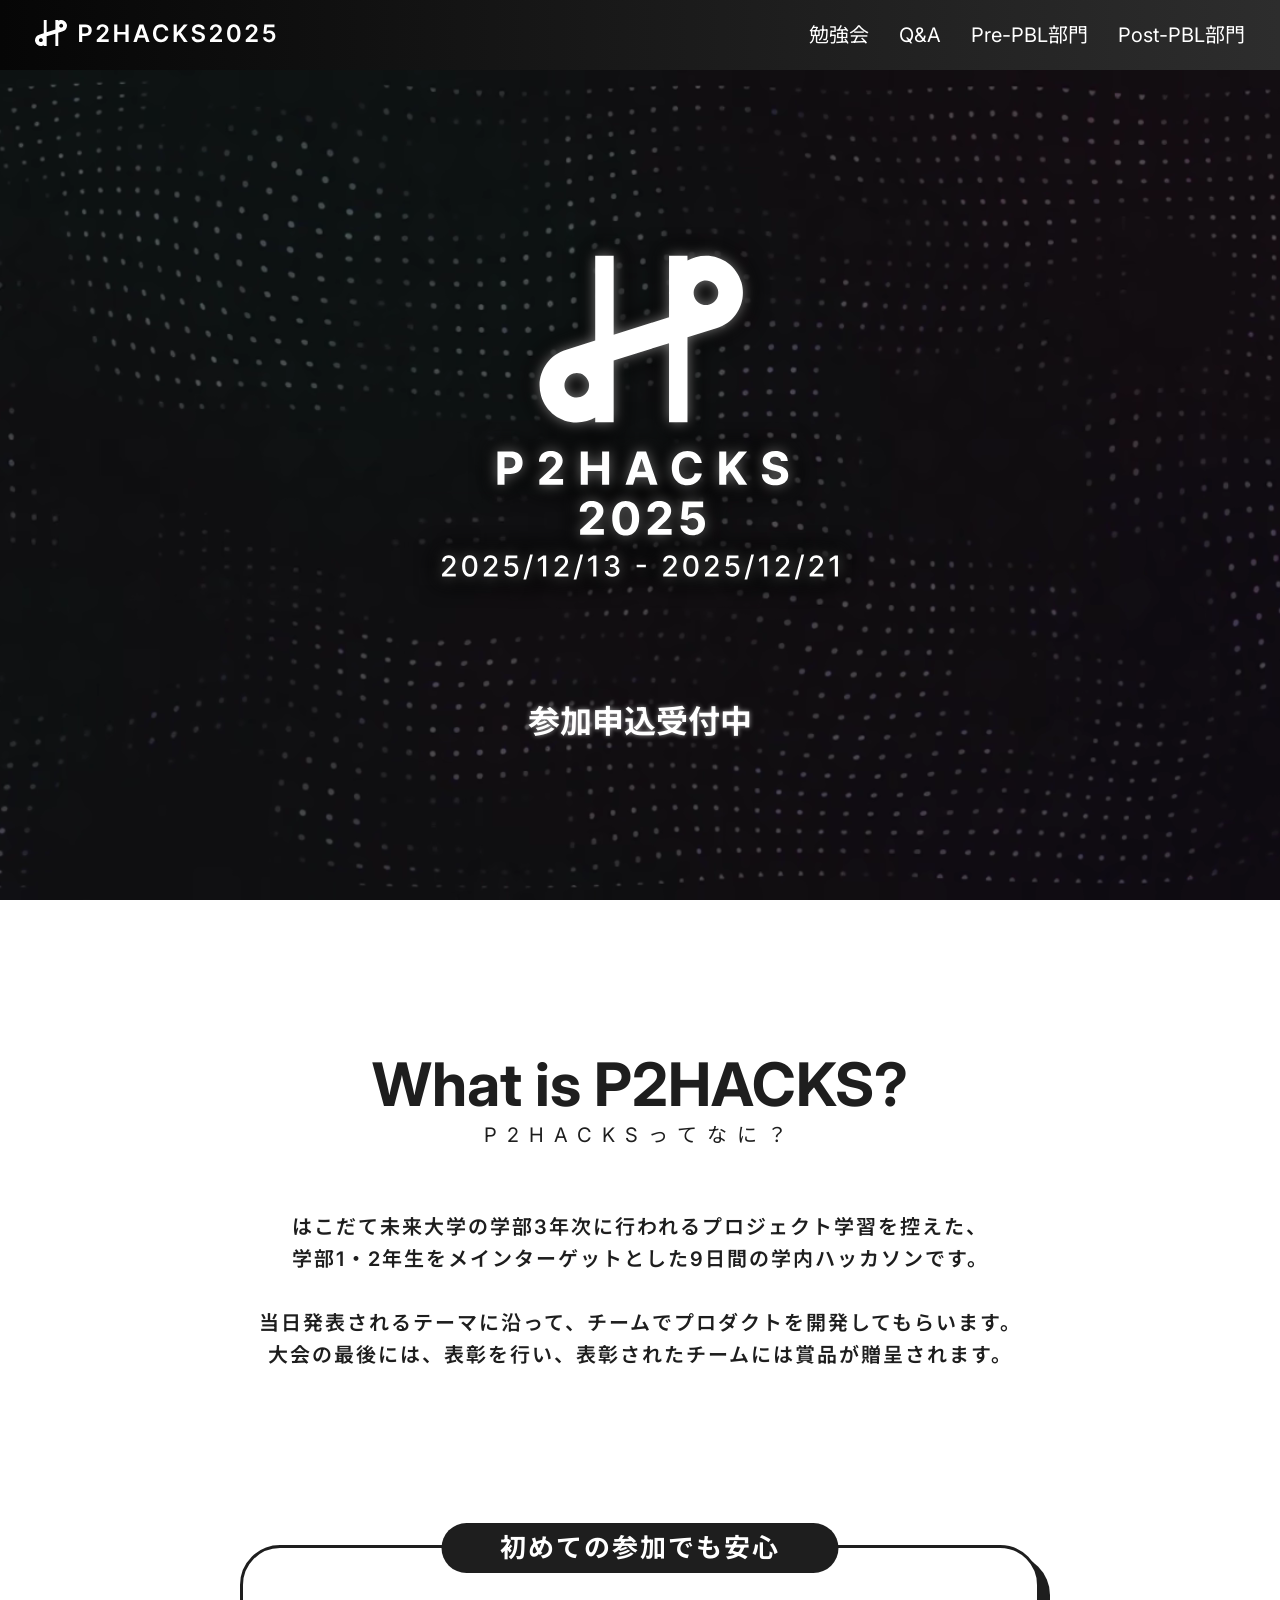
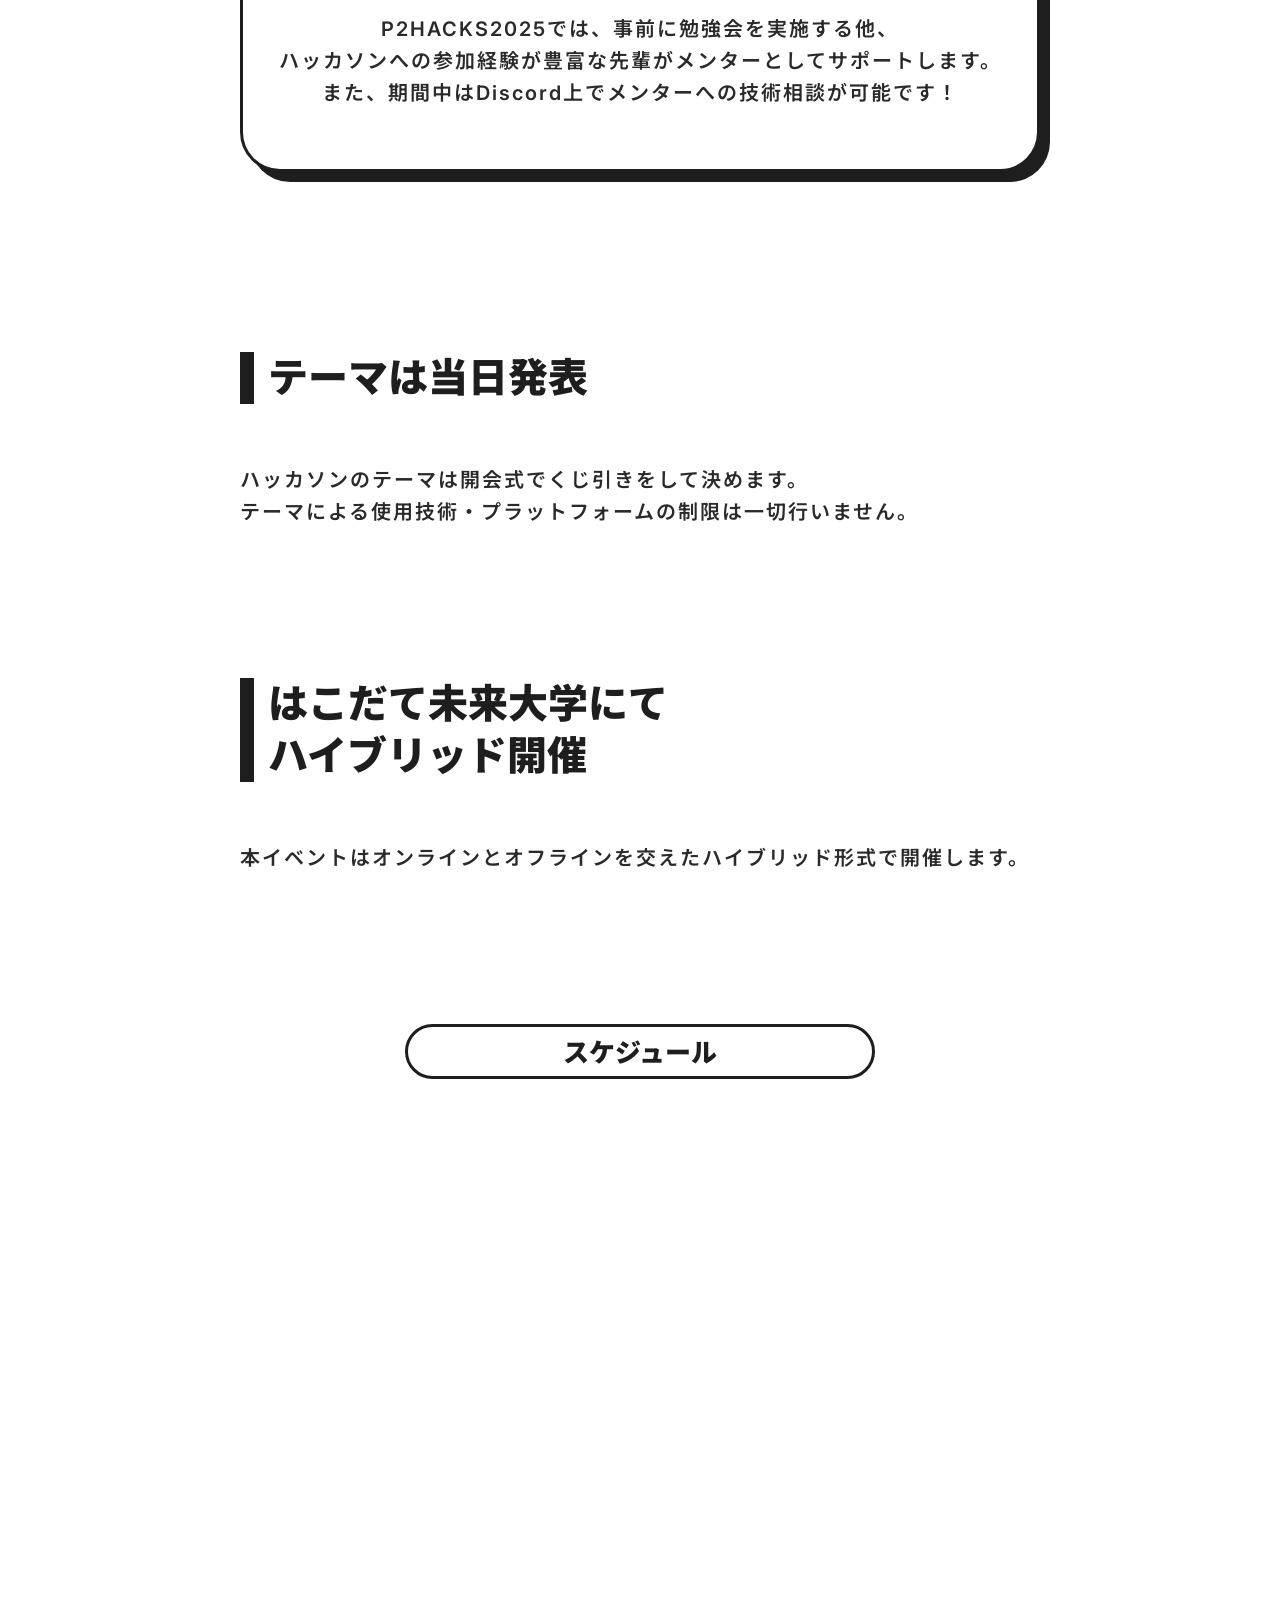
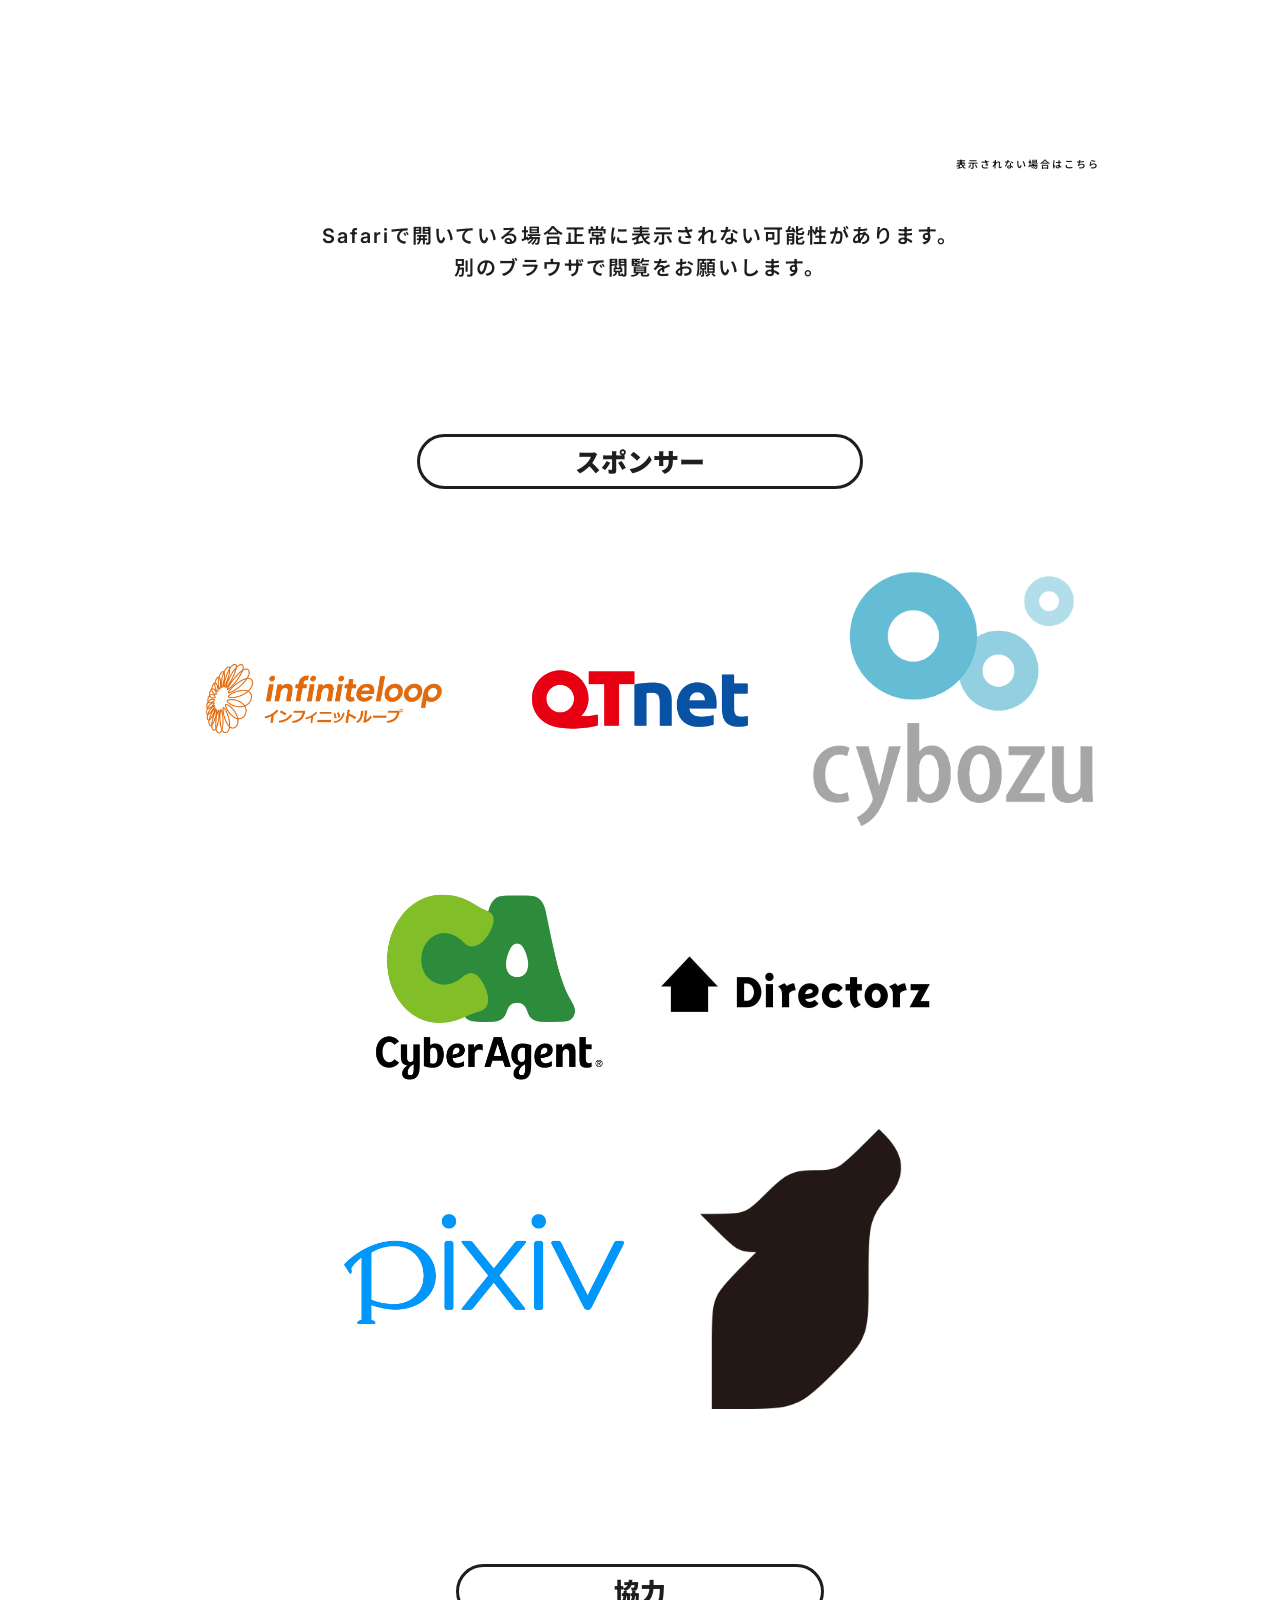
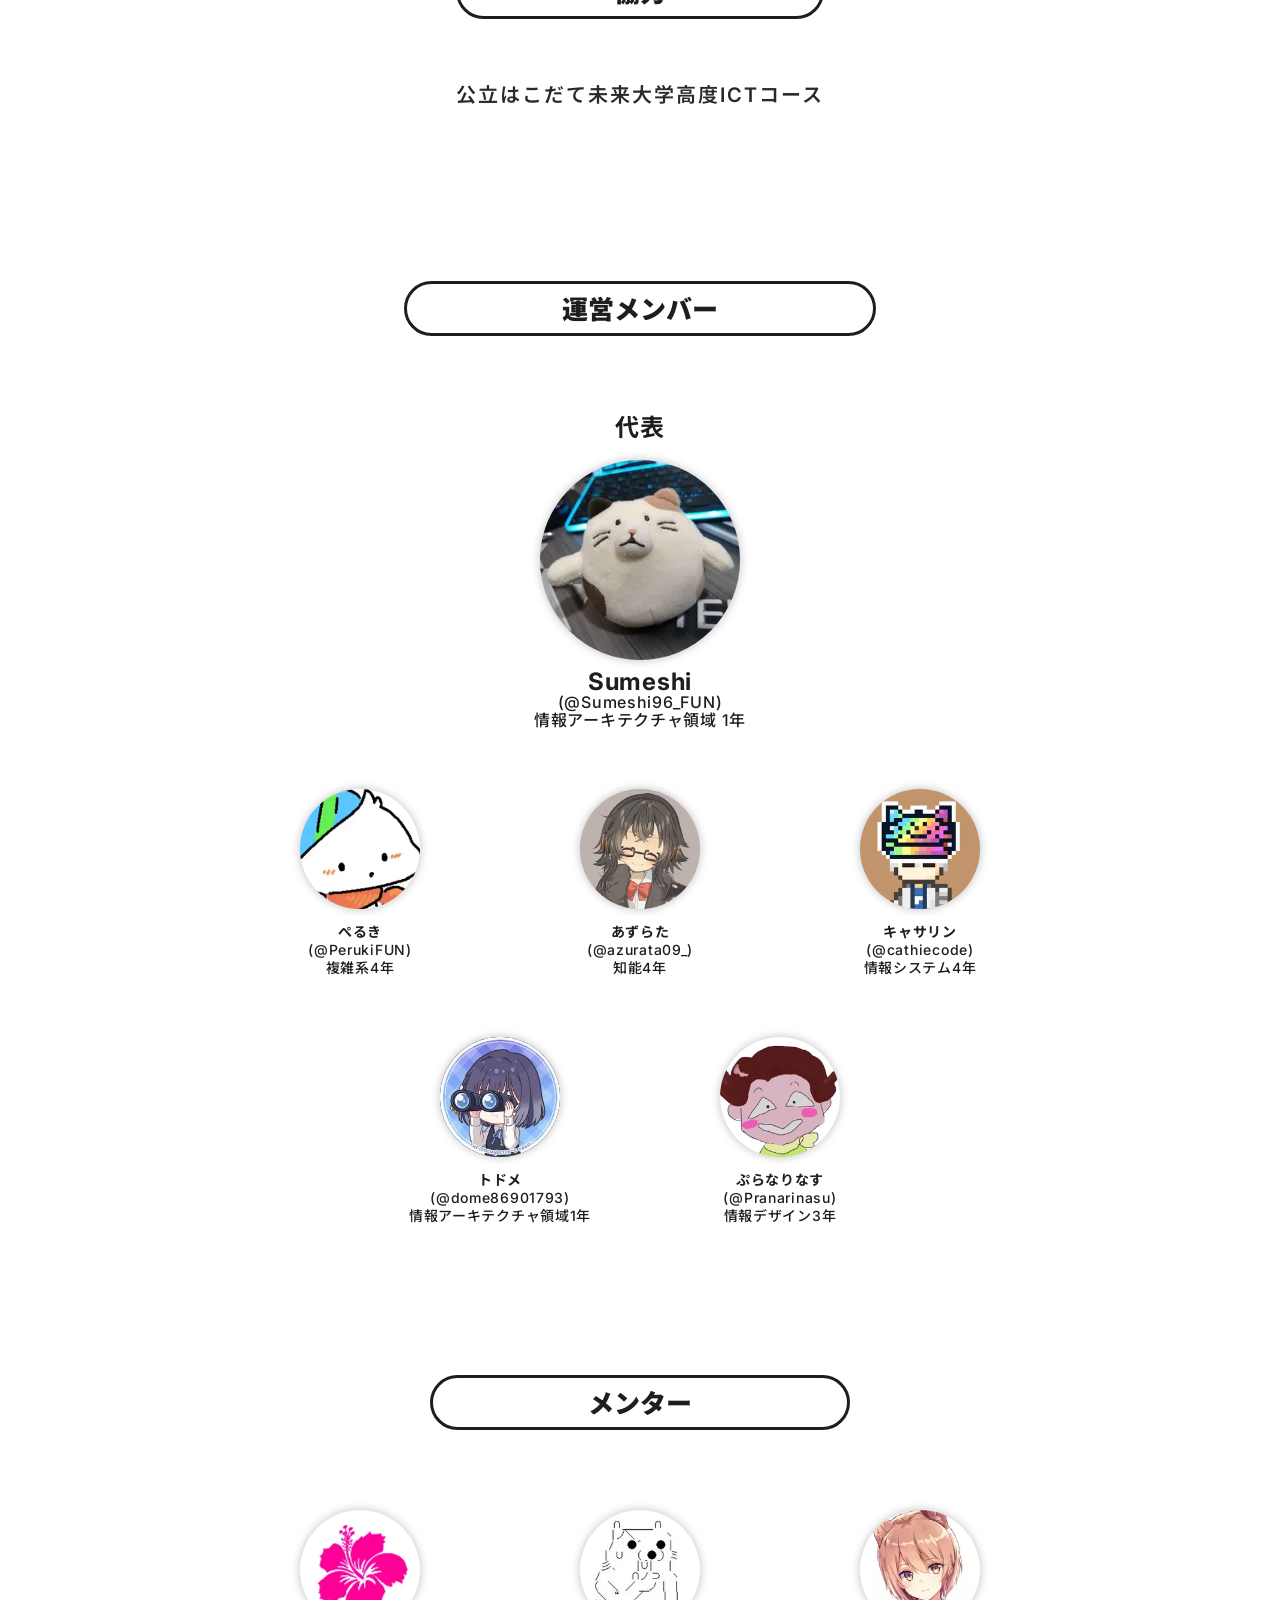
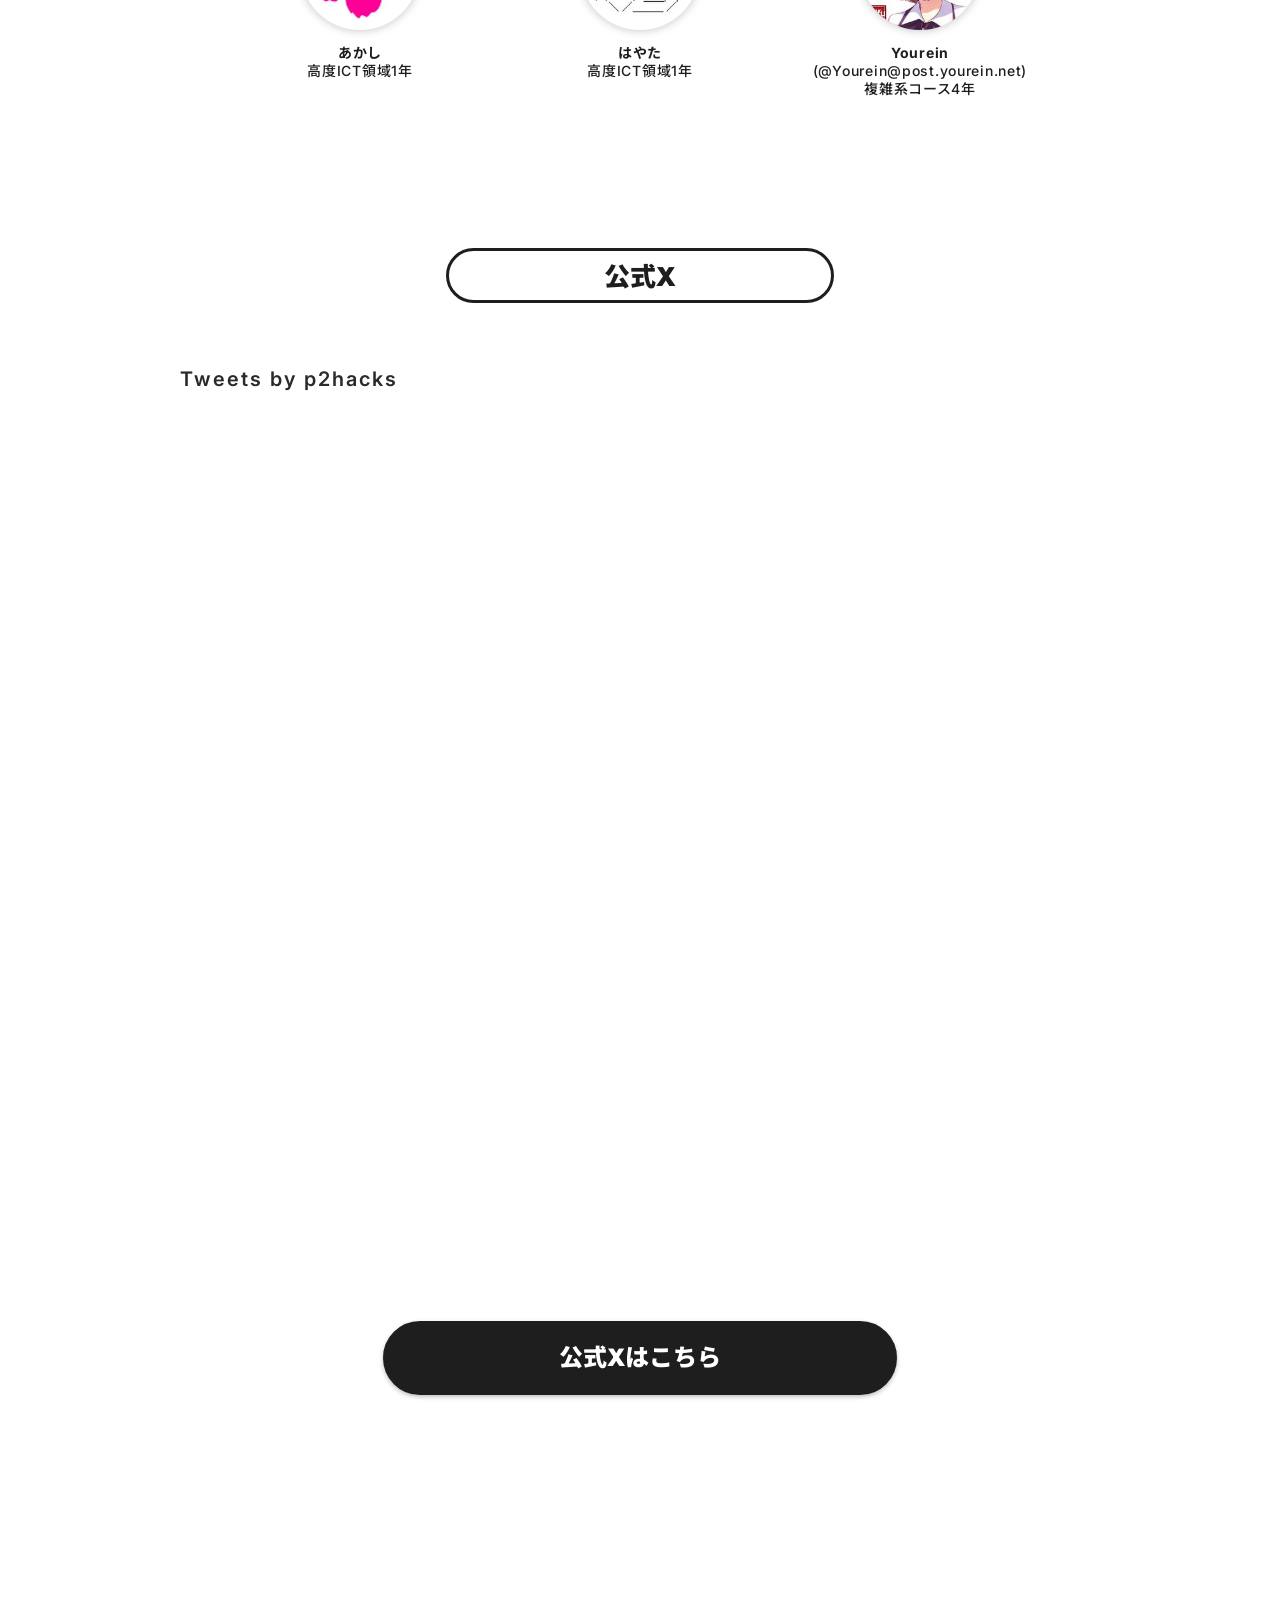
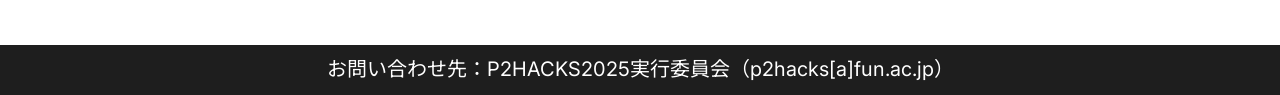
==== commit 4c964046: "Sync" ====
--- a/index.html
+++ b/index.html
@@ -1,4 +1,4 @@
-<!DOCTYPE html><html lang="ja"> <head><meta charset="UTF-8"><meta name="viewport" content="width=device-width, initial-scale=1.0"><title>P2HACKS2025</title><link rel="preconnect" href="https://fonts.googleapis.com"><link rel="preconnect" href="https://fonts.gstatic.com" crossorigin><link href="https://fonts.googleapis.com/css2?family=Inter:ital,opsz,wght@0,14..32,100..900;1,14..32,100..900&family=Noto+Sans+JP:wght@100..900&family=Noto+Sans:ital,wght@0,100..900;1,100..900&display=swap" rel="stylesheet"><link rel="icon" href="/favicon.ico"><meta property="og:title" content="P2HACKS"><meta property="og:site_name" content="P2HACKS"><meta property="og:url" content="https://p2hacks2025.github.io/"><meta property="og:image" content="https://p2hacks2025.github.io/ogp2025.png"><meta property="og:type" content="website"><meta property="og:title" content="P2HACKS"><meta property="og:site_name" content="P2HACKS"><meta property="og:url" content="https://p2hacks2025.github.io/"><meta property="og:image" content="https://p2hacks2025.github.io/ogp2025.png"><meta property="og:type" content="website"><meta name="twitter:card" content="summary_large_image"><!-- <ViewTransitions /> --><link rel="stylesheet" href="/astroassets/index.DPJL2j_o.css">
+<!DOCTYPE html><html lang="ja"> <head><meta charset="UTF-8"><meta name="viewport" content="width=device-width, initial-scale=1.0"><title>P2HACKS2025</title><link rel="preconnect" href="https://fonts.googleapis.com"><link rel="preconnect" href="https://fonts.gstatic.com" crossorigin><link href="https://fonts.googleapis.com/css2?family=Inter:ital,opsz,wght@0,14..32,100..900;1,14..32,100..900&family=Noto+Sans+JP:wght@100..900&family=Noto+Sans:ital,wght@0,100..900;1,100..900&display=swap" rel="stylesheet"><link rel="icon" href="/favicon.ico"><meta property="og:title" content="P2HACKS"><meta property="og:site_name" content="P2HACKS"><meta property="og:url" content="https://p2hacks2025.github.io/"><meta property="og:image" content="https://p2hacks2025.github.io/ogp2025.png"><meta property="og:type" content="website"><meta property="og:title" content="P2HACKS"><meta property="og:site_name" content="P2HACKS"><meta property="og:url" content="https://p2hacks2025.github.io/"><meta property="og:image" content="https://p2hacks2025.github.io/ogp2025.png"><meta property="og:type" content="website"><meta name="twitter:card" content="summary_large_image"><!-- <ViewTransitions /> --><link rel="stylesheet" href="/astroassets/index.sSJugwMv.css">
 <link rel="stylesheet" href="/astroassets/index.DZ_i_Jl5.css">
 <style>.TrimLineFader[data-astro-cid-slod673q]{display:inline-block;position:relative}.TrimLineFader[data-astro-cid-slod673q].block{display:block}.inner[data-astro-cid-slod673q]{display:inline-block;visibility:hidden;transition:visibility step-end .25s;@media (prefers-reduced-motion: reduce){visibility:visible}}.TrimLineFader[data-astro-cid-slod673q].block .inner[data-astro-cid-slod673q]{display:block}.TrimLineFader[data-astro-cid-slod673q]:before{position:absolute;background-color:var(--color-text);inset:0;opacity:0;content:" "}.TrimLineFader[data-astro-cid-slod673q].is-visible .inner[data-astro-cid-slod673q]{visibility:visible}.TrimLineFader[data-astro-cid-slod673q].is-visible:before{animation:FadingCover ease-in-out .5s forwards;@media (prefers-reduced-motion: reduce){animation:none;opacity:0}}@keyframes FadingCover{0%{transform:scaleX(0);transform-origin:0 0;opacity:0}49%{transform:scaleX(1);transform-origin:0 0;opacity:1}50%{transform:scaleX(1);transform-origin:100% 100%;opacity:1}99%{transform:scaleX(0);transform-origin:100% 100%;opacity:0}to{transform:scaleX(0);transform-origin:100% 100%;opacity:0}}
 .ArticleDescription[data-astro-cid-cta3o4h5]{text-align:center;font-weight:600;@media screen and (min-width: 590px){line-height:160%;letter-spacing:.1em}}.ArticleSection[data-astro-cid-worou3s5]{font-weight:600}.main[data-astro-cid-sxfw5txc]{font-size:3em;text-align:center;color:var(--color-text);font-weight:700;font-family:Inter}.sub[data-astro-cid-sxfw5txc]{color:var(--color-text);text-align:center;font-size:1em;font-weight:400;line-height:160%;letter-spacing:.5em}.WrappedBox[data-astro-cid-642ucxle]{padding-top:24px}.box[data-astro-cid-642ucxle]{position:relative;border-radius:40px;border:3px solid var(--color-text);background:#fff;box-shadow:10px 10px 0 0 var(--color-text);padding:40px 25px 35px;color:var(--color-text-alt);text-align:center;font-style:normal;font-weight:600;line-height:160%;letter-spacing:.1em;@media screen and (min-width: 1025px){padding:65px 20px 60px}}.title[data-astro-cid-642ucxle]{box-sizing:border-box;position:absolute;top:0;left:50%;transform:translate(-50%,-50%);border-radius:30px;background:var(--color-text);padding:0 25px;height:2.5rem;line-height:2.5rem;vertical-align:middle;word-break:keep-all;color:#fff;text-align:center;font-size:1.3em;font-weight:900;@media screen and (min-width: 1025px){padding:0 40px;min-width:50%}}
--- a/astroassets/index.sSJugwMv.css
+++ b/astroassets/index.sSJugwMv.css
@@ -0,0 +1 @@
+.Article[data-astro-cid-q7kxohas]{margin:50px 0 250px;@media screen and (min-width: 590px){margin:150px 0 250px}}.Container[data-astro-cid-d6puh33w] .inner[data-astro-cid-d6puh33w]{margin:0 auto;padding:0 20px;box-sizing:border-box;@media screen and (min-width: 590px){width:540px;padding:0}@media screen and (min-width: 1025px){width:800px}}.Container[data-astro-cid-d6puh33w] .inner[data-astro-cid-d6puh33w].is-large{padding:0 20px;@media screen and (min-width: 590px){width:620px}@media screen and (min-width: 1025px){width:960px}}.Container[data-astro-cid-d6puh33w] .inner[data-astro-cid-d6puh33w].is-fullwidth{@media screen and (min-width: 590px){width:570px}@media screen and (min-width: 1025px){width:1005px}@media screen and (min-width: 1440px){width:1420px}@media screen and (min-width: 1920px){width:1900px}}.PcBr[data-astro-cid-5ppyrame]{display:none;@media screen and (min-width: 1025px){display:unset}}/*! normalize.css v8.0.1 | MIT License | github.com/necolas/normalize.css */html{line-height:1.15;-webkit-text-size-adjust:100%}body{margin:0}main{display:block}h1{font-size:2em;margin:.67em 0}hr{box-sizing:content-box;height:0;overflow:visible}pre{font-family:monospace,monospace;font-size:1em}a{background-color:transparent}abbr[title]{border-bottom:none;text-decoration:underline;text-decoration:underline dotted}b,strong{font-weight:bolder}code,kbd,samp{font-family:monospace,monospace;font-size:1em}small{font-size:80%}sub,sup{font-size:75%;line-height:0;position:relative;vertical-align:baseline}sub{bottom:-.25em}sup{top:-.5em}img{border-style:none}button,input,optgroup,select,textarea{font-family:inherit;font-size:100%;line-height:1.15;margin:0}button,input{overflow:visible}button,select{text-transform:none}button,[type=button],[type=reset],[type=submit]{-webkit-appearance:button}button::-moz-focus-inner,[type=button]::-moz-focus-inner,[type=reset]::-moz-focus-inner,[type=submit]::-moz-focus-inner{border-style:none;padding:0}button:-moz-focusring,[type=button]:-moz-focusring,[type=reset]:-moz-focusring,[type=submit]:-moz-focusring{outline:1px dotted ButtonText}fieldset{padding:.35em .75em .625em}legend{box-sizing:border-box;color:inherit;display:table;max-width:100%;padding:0;white-space:normal}progress{vertical-align:baseline}textarea{overflow:auto}[type=checkbox],[type=radio]{box-sizing:border-box;padding:0}[type=number]::-webkit-inner-spin-button,[type=number]::-webkit-outer-spin-button{height:auto}[type=search]{-webkit-appearance:textfield;outline-offset:-2px}[type=search]::-webkit-search-decoration{-webkit-appearance:none}::-webkit-file-upload-button{-webkit-appearance:button;font:inherit}details{display:block}summary{display:list-item}template{display:none}[hidden]{display:none}:root{font-family:Inter,Noto Sans JP,sans-serif;font-size:12px;box-sizing:border-box;max-width:100vw;min-width:350px;--color-text: #1e1e1e;--color-text-alt: #2a2a2a;--color-background: #fff;--color-inv-text: #fff;--color-inv-text-alt: #ccc;--color-inv-background: #1e1e1e;color:var(--color-text);@media screen and (min-width: 1025px){font-size:20px}}h1,h2,h3,h4,h5,h6,p{margin:0;font-size:inherit;font-style:inherit}ul,ol{padding:0}li{list-style-type:none}*{@media (prefers-reduced-motion: reduce){transition:none!important}}a{color:inherit;text-decoration:inherit}.Header[data-astro-cid-3ef6ksr2]{display:flex;background:linear-gradient(90deg,#060606,#2d2d2d);background-blend-mode:multiply;position:sticky;top:0;padding:0 16px;height:60px;z-index:1;align-items:center;@media screen and (min-width: 1025px){padding:0 35px;height:70px}}.logo[data-astro-cid-3ef6ksr2]{width:120px;height:24px;@media screen and (min-width: 1025px){width:242px;height:36px}}.sp-menu[data-astro-cid-3ef6ksr2]{position:fixed;top:60px;left:0;right:0;background:linear-gradient(90deg,#060606,#2d2d2d);display:none;@media screen and (min-width: 590px){display:none}}.sp-menu[data-astro-cid-3ef6ksr2] ul[data-astro-cid-3ef6ksr2]{padding:0}.sp-menu[data-astro-cid-3ef6ksr2] li[data-astro-cid-3ef6ksr2]{list-style:none}.sp-menu[data-astro-cid-3ef6ksr2] a[data-astro-cid-3ef6ksr2]{display:block;color:#fff!important;padding:10px 20px;text-decoration:none}.sp-menu[data-astro-cid-3ef6ksr2].active{display:block!important}.sp-menu-button[data-astro-cid-3ef6ksr2]{background-color:transparent;border:none;@media screen and (min-width: 590px){display:none}}.tbpc-menu[data-astro-cid-3ef6ksr2]{display:none;@media screen and (min-width: 590px){display:flex;justify-items:flex-end;align-items:center;gap:30px}}.tbpc-menu[data-astro-cid-3ef6ksr2] a[data-astro-cid-3ef6ksr2]{position:relative;display:inline-block;color:#fff!important;text-decoration:none!important}.tbpc-menu[data-astro-cid-3ef6ksr2] a[data-astro-cid-3ef6ksr2]:after{position:absolute;content:"";display:block;height:1px;bottom:-6px;left:-4px;right:-4px;background-color:#fff;opacity:0;transition:opacity .18s;pointer-events:none}.tbpc-menu[data-astro-cid-3ef6ksr2] a[data-astro-cid-3ef6ksr2]:hover:after{opacity:1}.Footer[data-astro-cid-sz7xmlte]{display:flex;justify-content:center;align-items:center;height:50px;background:var(--color-text);color:#fff;text-align:center}
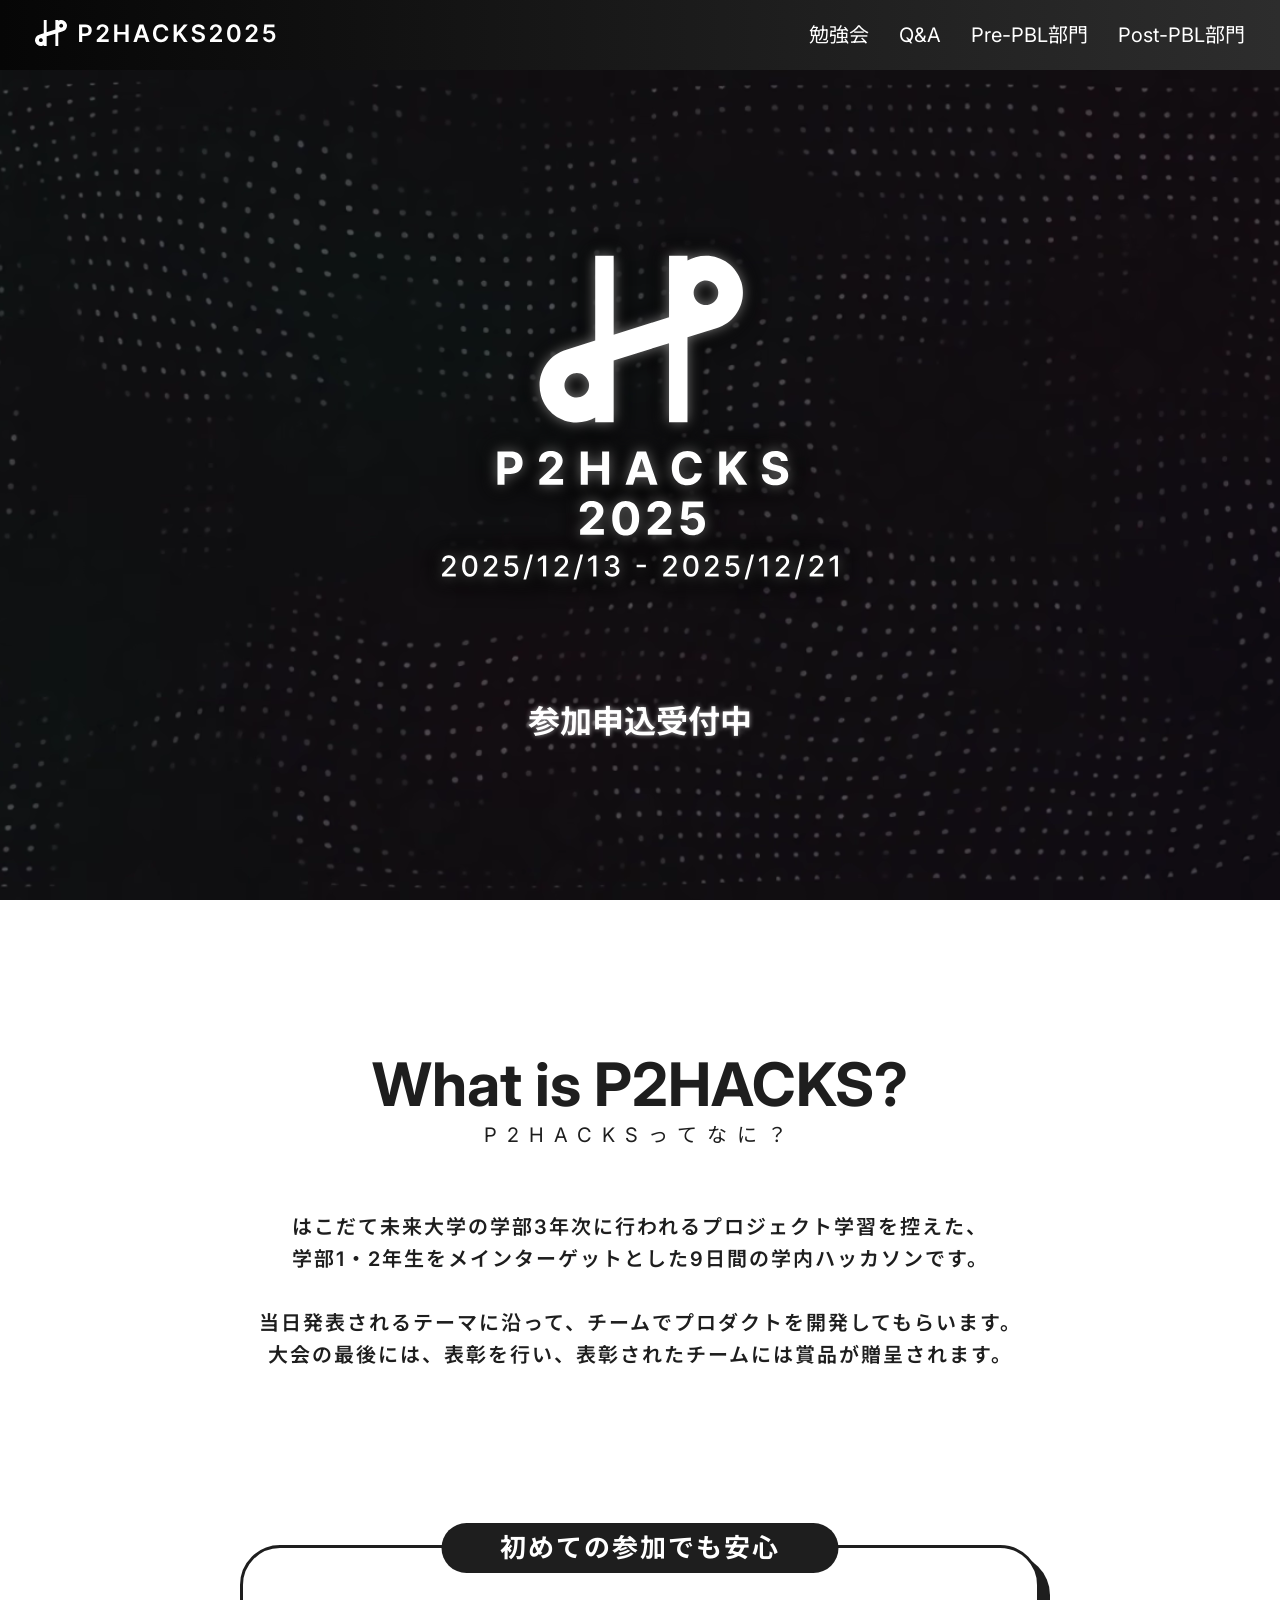
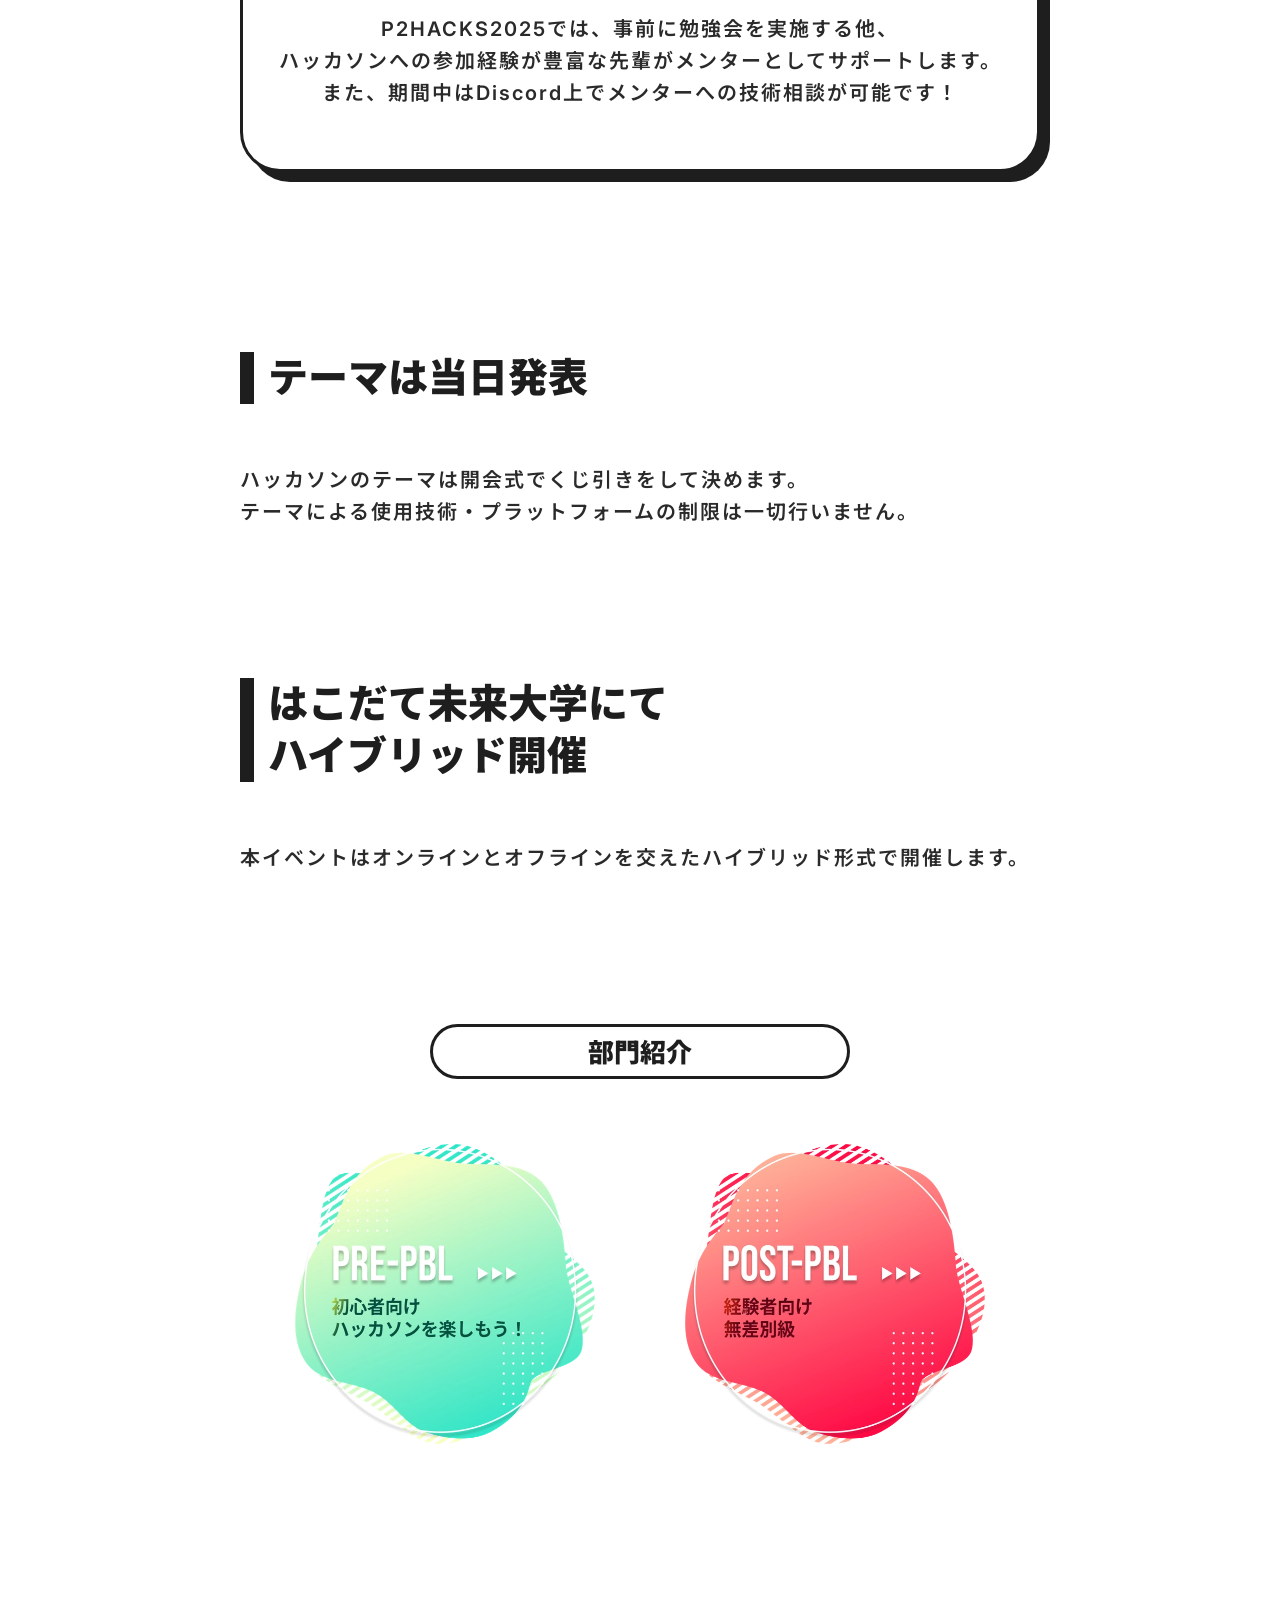
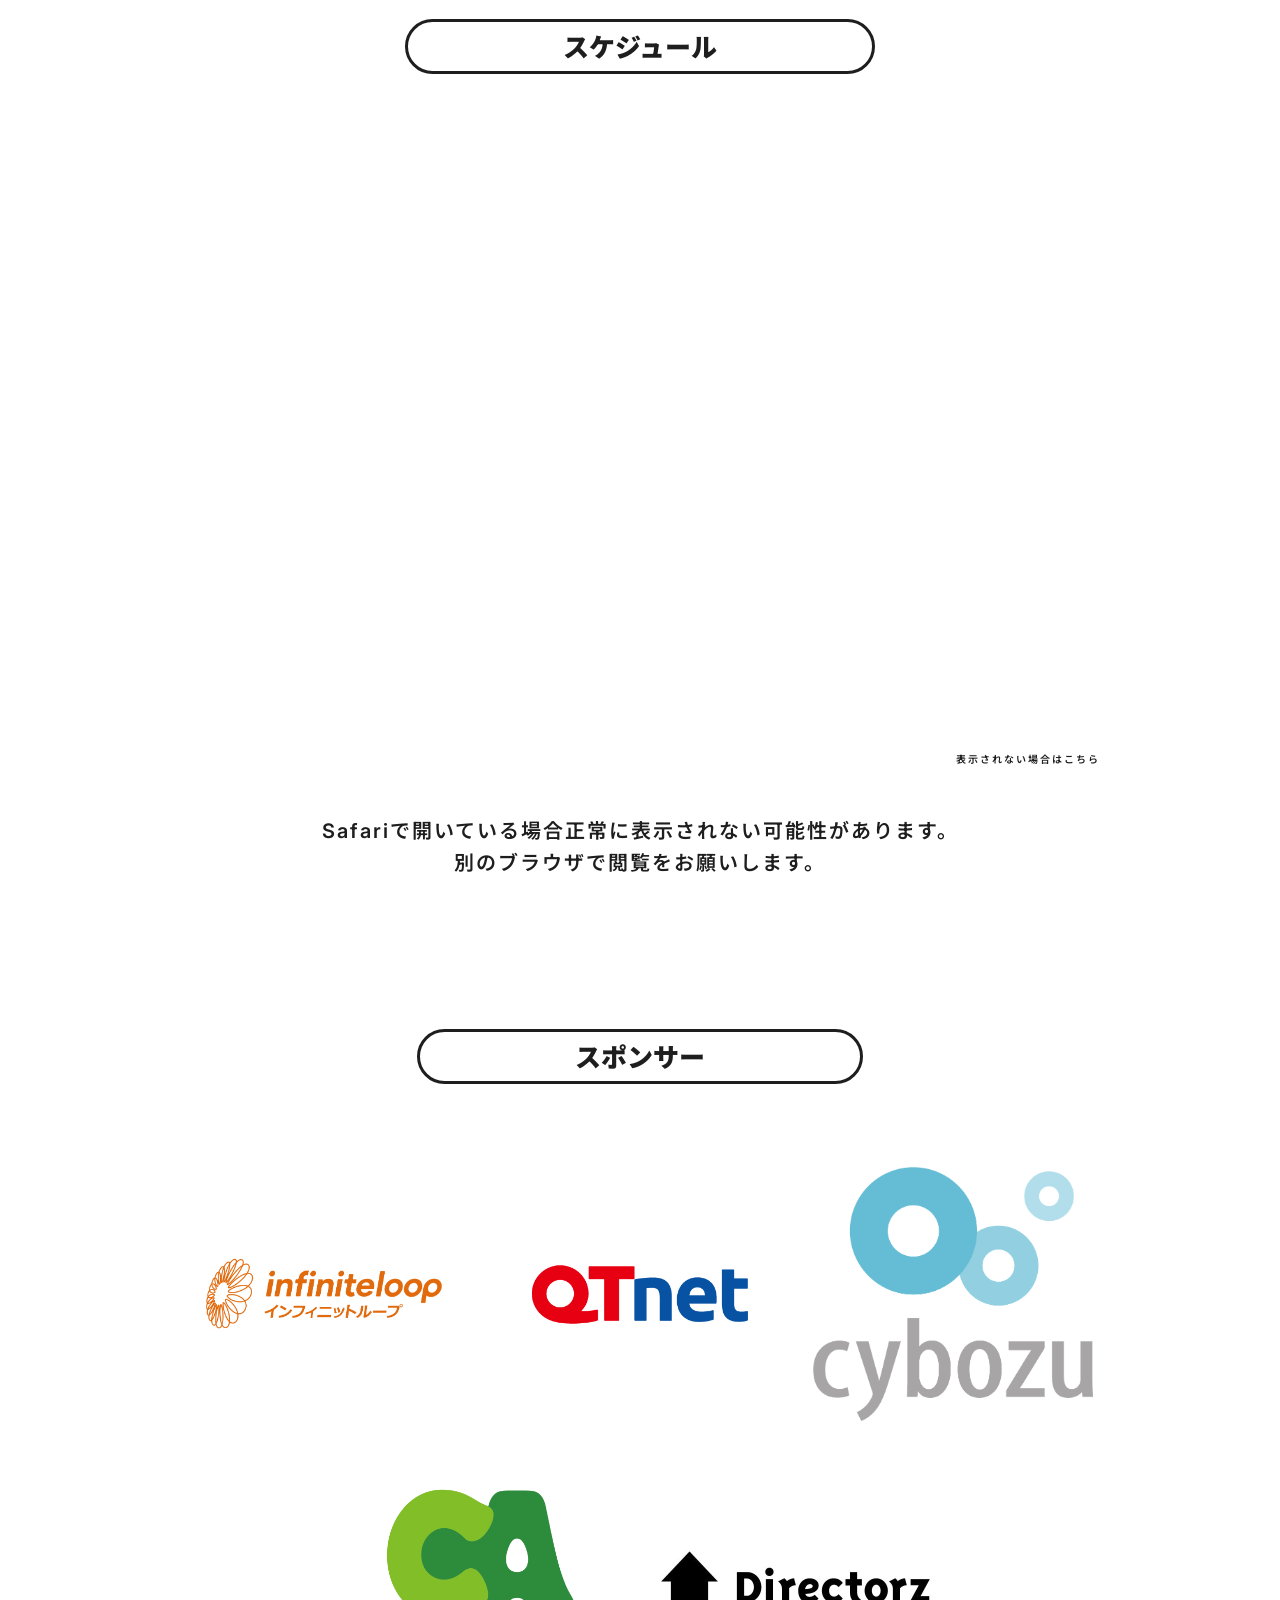
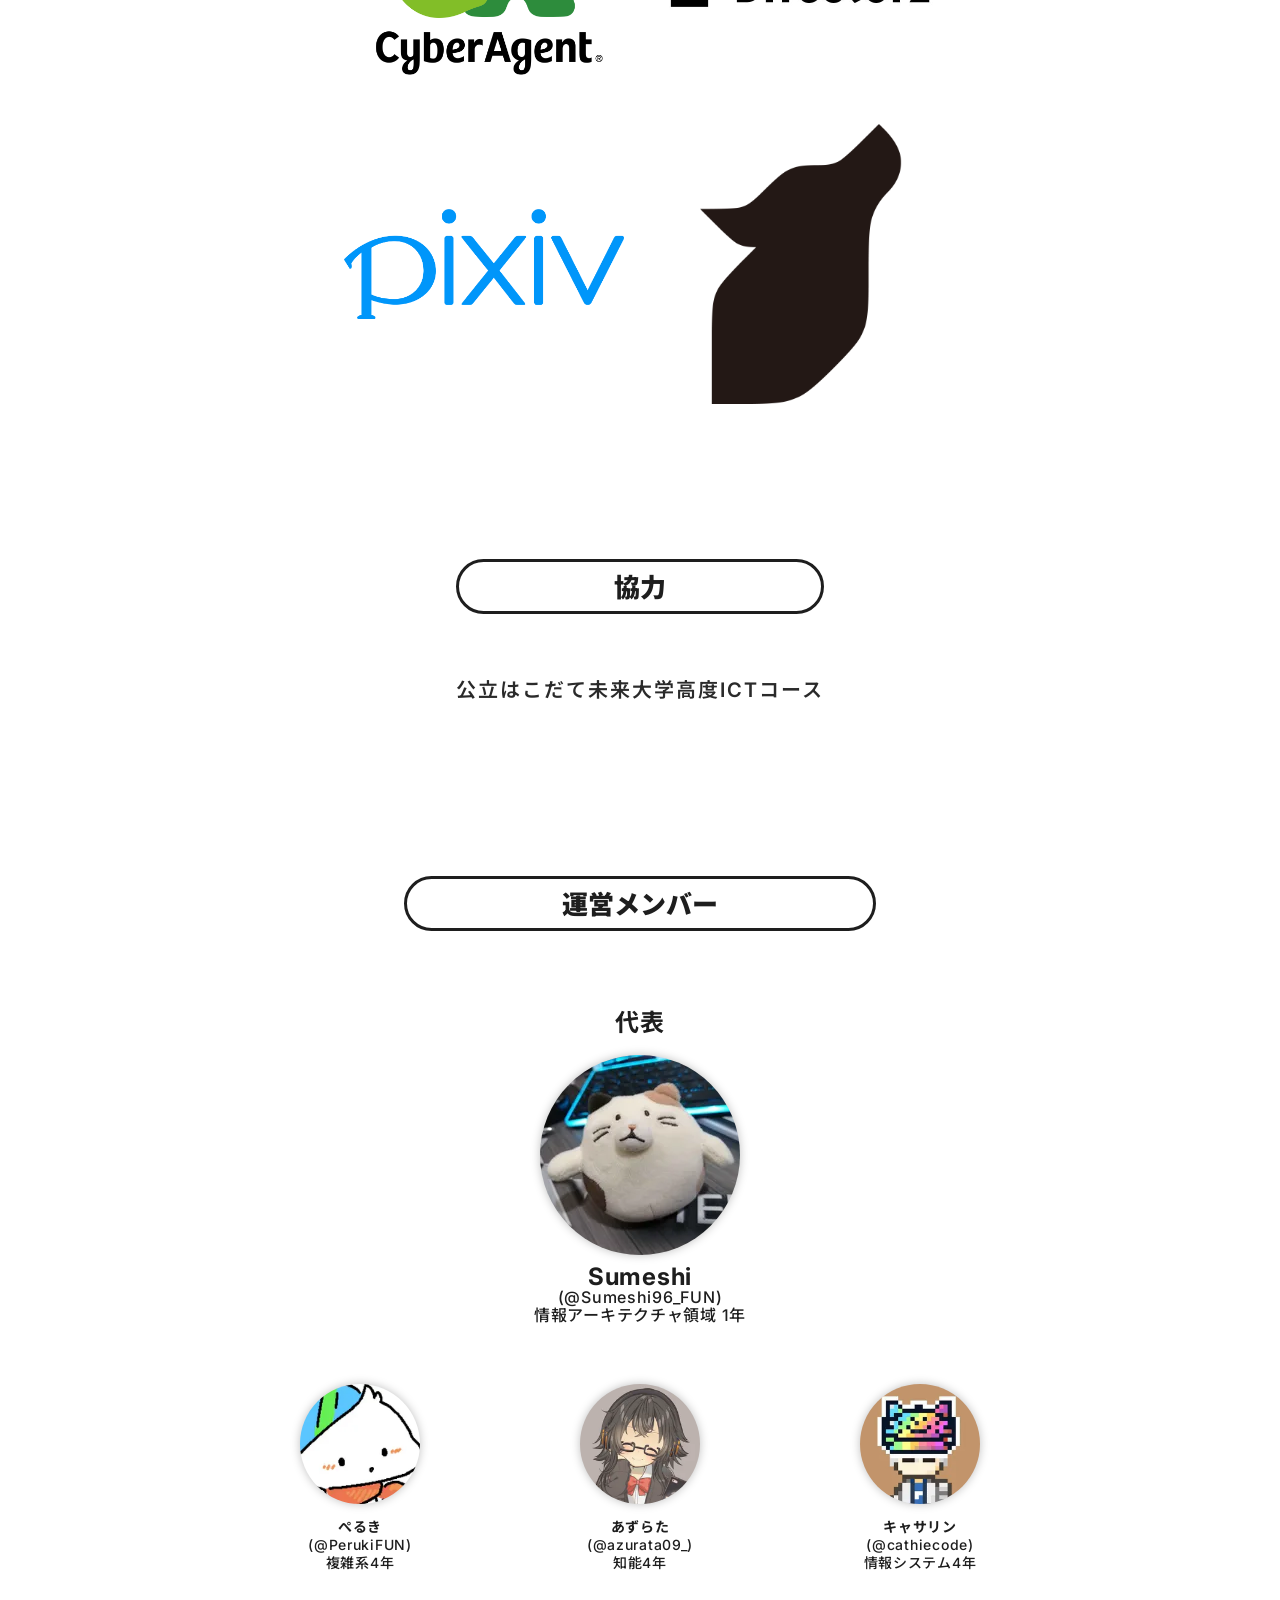
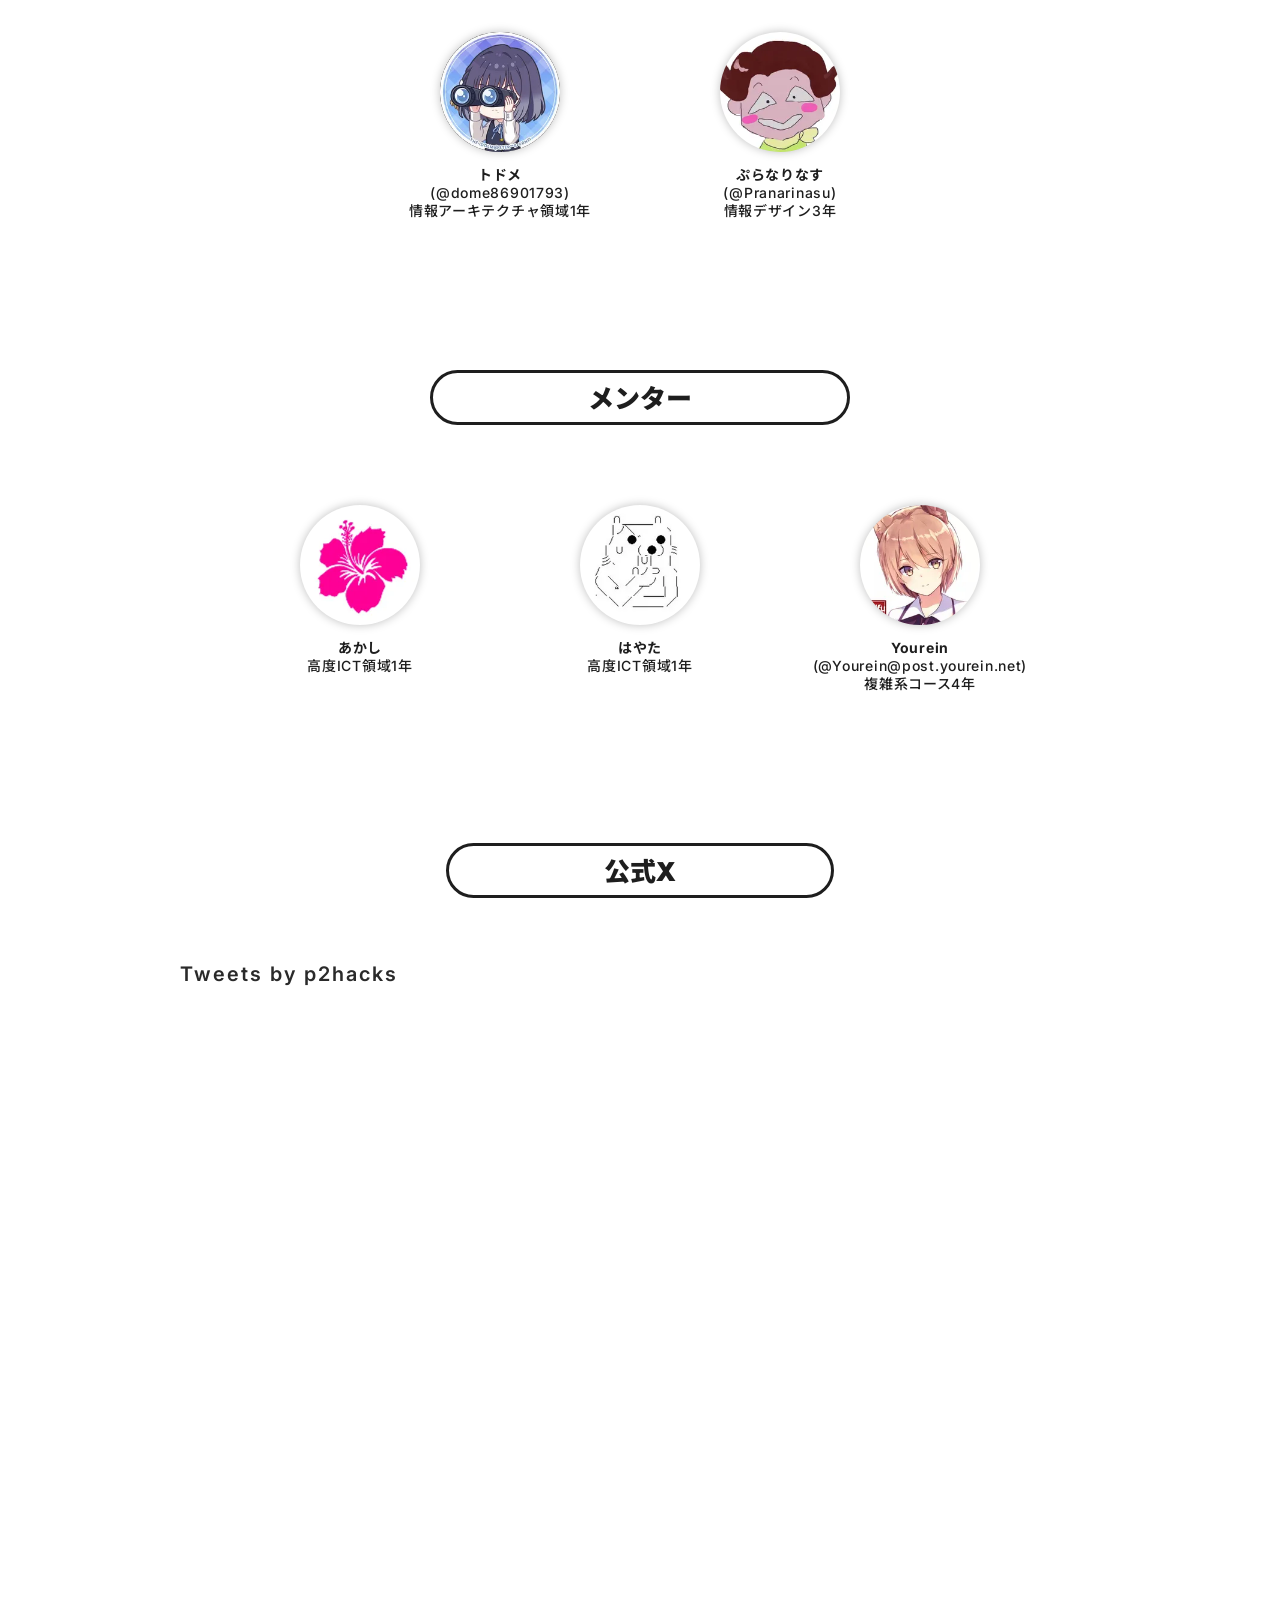
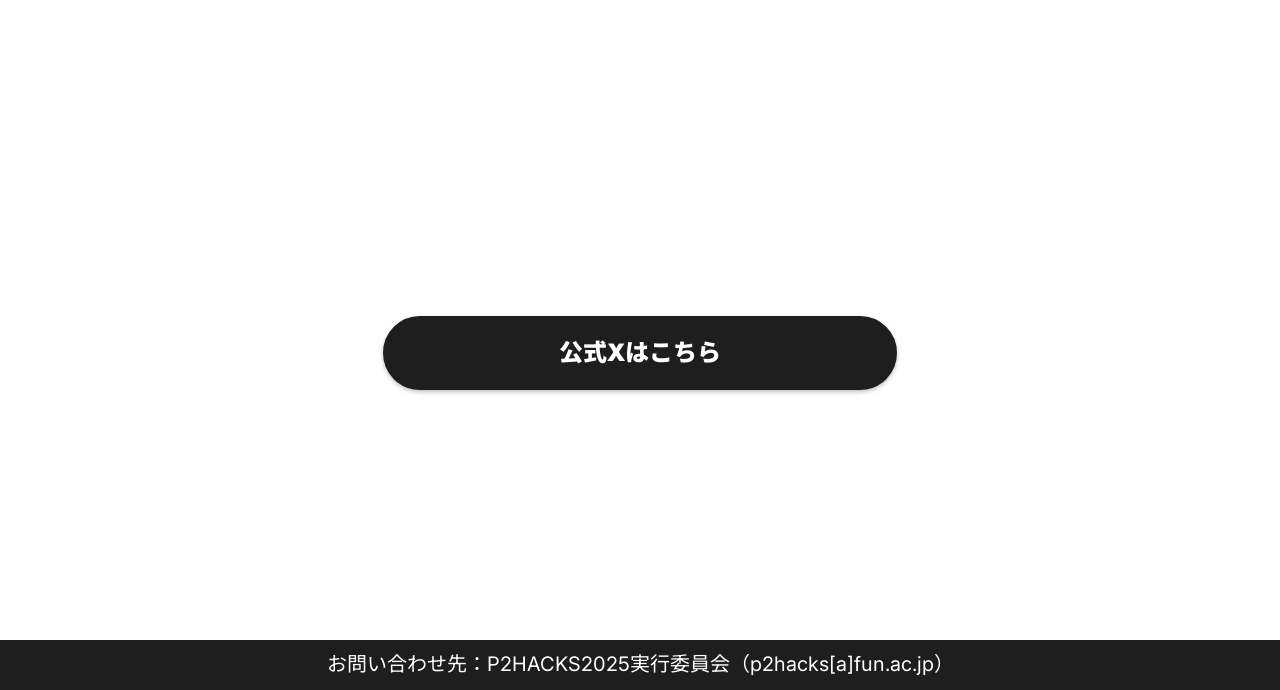
==== commit b58d49f8: "Sync" ====
--- a/index.html
+++ b/index.html
@@ -96,7 +96,7 @@
 はこだて未来大学にて<br data-astro-cid-j7pv25f6>ハイブリッド開催
  </div> </div>  </div> </div>    </h2> <p data-astro-cid-j7pv25f6> <div class="SectionParagraph" data-astro-cid-y54r4ufh> 
 本イベントはオンラインとオフラインを交えたハイブリッド形式で開催します。
- </div>  </p>  </div>  </section>  </div> </div>  <div style="height: 7.5em;"></div> <div class="Container" data-astro-cid-d6puh33w> <div class="inner is-large" data-astro-cid-d6puh33w>   <section data-astro-cid-j7pv25f6> <div class="ArticleSection" data-astro-cid-worou3s5>  <h2 data-astro-cid-j7pv25f6> <div class="WrappedHeadding" data-astro-cid-npi7spkl> <div class="inner" data-astro-cid-npi7spkl> スケジュール </div> </div>  </h2> <div class="SectionParagraph" data-astro-cid-y54r4ufh>  <iframe class="schedule-frame" src="https://calendar.google.com/calendar/embed?height=600&wkst=1&ctz=Asia%2FTokyo&bgcolor=%23ffffff&mode=AGENDA&showDate=0&showPrint=0&showTitle=0&src=YTYzZmU3YjhiN2I3MjQ0MWYzMTQ5NTQ1MGQ2OWI2ZWVkNzRhY2YzYjE0YTVhYjE1OWE3ZmQ3Nzk5NDRiY2ZhY0Bncm91cC5jYWxlbmRhci5nb29nbGUuY29t&color=%237986CB" style="border-width:0" width="292" height="600" frameborder="0" scrolling="no" data-astro-cid-j7pv25f6></iframe> <div style="text-align: right; font-size: 0.5em;" data-astro-cid-j7pv25f6> <a style="color: var(--color-text); text-decoration: none;" href="https://calendar.google.com/calendar/embed?wkst=1&ctz=Asia%2FTokyo&bgcolor=%23ffffff&showPrint=0&showTabs=0&showTz=0&showCalendars=0&mode=AGENDA&showDate=0&src=YTYzZmU3YjhiN2I3MjQ0MWYzMTQ5NTQ1MGQ2OWI2ZWVkNzRhY2YzYjE0YTVhYjE1OWE3ZmQ3Nzk5NDRiY2ZhY0Bncm91cC5jYWxlbmRhci5nb29nbGUuY29t&color=%237986CB" data-astro-cid-j7pv25f6>表示されない場合はこちら</a> </div>  </div>  <div style="height: 2em;"></div> <div class="ArticleDescription" data-astro-cid-cta3o4h5> 
+ </div>  </p>  </div>  </section>  </div> </div>  <div style="height: 7.5em;"></div> <div class="Container" data-astro-cid-d6puh33w> <div class="inner is-large" data-astro-cid-d6puh33w>  <section data-astro-cid-j7pv25f6> <div class="ArticleSection" data-astro-cid-worou3s5>  <h2 data-astro-cid-j7pv25f6> <div class="WrappedHeadding" data-astro-cid-npi7spkl> <div class="inner" data-astro-cid-npi7spkl> 部門紹介 </div> </div>  </h2> <div style="height: 65px" data-astro-cid-j7pv25f6></div> <div class="section-gallery" data-astro-cid-j7pv25f6> <a href="/pregroup" data-astro-cid-j7pv25f6> <img src="/astroassets/logo_pre-pbl.DhNnZTHh_Z1EYGJ7.webp" style="width: 300px; height: 300px;" alt="PRE-PBL 初心者向けハッカソンを楽しもう" data-astro-cid-j7pv25f6 width="600" height="600" loading="lazy" decoding="async"> </a> <a href="/postgroup" data-astro-cid-j7pv25f6> <img src="/astroassets/logo_post-pbl.C9ytakXK_1Mc0iV.webp" style="width: 300px; height: 300px;" alt="PRE-PBL 初心者向けハッカソンを楽しもう" data-astro-cid-j7pv25f6 width="600" height="600" loading="lazy" decoding="async"> </a> </div>  </div>  </section> <div style="height: 8.5em;"></div> <section data-astro-cid-j7pv25f6> <div class="ArticleSection" data-astro-cid-worou3s5>  <h2 data-astro-cid-j7pv25f6> <div class="WrappedHeadding" data-astro-cid-npi7spkl> <div class="inner" data-astro-cid-npi7spkl> スケジュール </div> </div>  </h2> <div class="SectionParagraph" data-astro-cid-y54r4ufh>  <iframe class="schedule-frame" src="https://calendar.google.com/calendar/embed?height=600&wkst=1&ctz=Asia%2FTokyo&bgcolor=%23ffffff&mode=AGENDA&showDate=0&showPrint=0&showTitle=0&src=YTYzZmU3YjhiN2I3MjQ0MWYzMTQ5NTQ1MGQ2OWI2ZWVkNzRhY2YzYjE0YTVhYjE1OWE3ZmQ3Nzk5NDRiY2ZhY0Bncm91cC5jYWxlbmRhci5nb29nbGUuY29t&color=%237986CB" style="border-width:0" width="292" height="600" frameborder="0" scrolling="no" data-astro-cid-j7pv25f6></iframe> <div style="text-align: right; font-size: 0.5em;" data-astro-cid-j7pv25f6> <a style="color: var(--color-text); text-decoration: none;" href="https://calendar.google.com/calendar/embed?wkst=1&ctz=Asia%2FTokyo&bgcolor=%23ffffff&showPrint=0&showTabs=0&showTz=0&showCalendars=0&mode=AGENDA&showDate=0&src=YTYzZmU3YjhiN2I3MjQ0MWYzMTQ5NTQ1MGQ2OWI2ZWVkNzRhY2YzYjE0YTVhYjE1OWE3ZmQ3Nzk5NDRiY2ZhY0Bncm91cC5jYWxlbmRhci5nb29nbGUuY29t&color=%237986CB" data-astro-cid-j7pv25f6>表示されない場合はこちら</a> </div>  </div>  <div style="height: 2em;"></div> <div class="ArticleDescription" data-astro-cid-cta3o4h5> 
 Safariで開いている場合正常に表示されない可能性があります。<br class="PcBr" data-astro-cid-5ppyrame> 
 別のブラウザで閲覧をお願いします。
  </div>   </div>  </section> <div style="height: 7.5em;"></div> <section data-astro-cid-j7pv25f6> <div class="ArticleSection" data-astro-cid-worou3s5>  <h2 data-astro-cid-j7pv25f6> <div class="WrappedHeadding" data-astro-cid-npi7spkl> <div class="inner" data-astro-cid-npi7spkl> スポンサー </div> </div>  </h2> <div style="height: 3.5em;"></div> <div class="Gallery" data-astro-cid-ihllb3az>  <a href="https://www.infiniteloop.co.jp/" data-astro-cid-j7pv25f6> <img class="sponsor" src="/sponsor/infiniteloop.png" alt="株式会社インフィニットループ" data-astro-cid-j7pv25f6> </a> <a href="https://www.qtnet.co.jp/" data-astro-cid-j7pv25f6> <img class="sponsor sponsor-narrow" src="/sponsor/qtnet.png" alt="株式会社QTnet" data-astro-cid-j7pv25f6> </a> <a href="https://cybozu.co.jp/" data-astro-cid-j7pv25f6> <img class="sponsor" src="/sponsor/cybozu.png" alt="サイボウズ株式会社" data-astro-cid-j7pv25f6> </a>  </div>  <div class="Gallery" data-astro-cid-ihllb3az>  <a href="https://www.cyberagent.co.jp/" data-astro-cid-j7pv25f6> <img class="sponsor" src="/sponsor/cyberagent.png" alt="株式会社サイバーエージェント" data-astro-cid-j7pv25f6> </a> <a href="https://directorz.co.jp/" data-astro-cid-j7pv25f6> <img class="sponsor sponsor-narrow" src="/sponsor/directorz.png" alt="株式会社ディレクターズ" data-astro-cid-j7pv25f6> </a>  </div>  <div class="Gallery" data-astro-cid-ihllb3az>  <a href="https://www.pixiv.co.jp/" data-astro-cid-j7pv25f6> <img class="sponsor sponsor-narrow" src="/sponsor/pixiv.png" alt="ピクシブ株式会社" data-astro-cid-j7pv25f6> </a> <a href="https://www.fenrir-inc.com/jp/" data-astro-cid-j7pv25f6> <img class="sponsor" src="/sponsor/fenrir.png" alt="フェンリル株式会社" data-astro-cid-j7pv25f6> </a>  </div>   </div>  </section> <div style="height: 7.5em;"></div> <section data-astro-cid-j7pv25f6> <div class="ArticleSection" data-astro-cid-worou3s5>  <h2 data-astro-cid-j7pv25f6> <div class="WrappedHeadding" data-astro-cid-npi7spkl> <div class="inner" data-astro-cid-npi7spkl> 協力 </div> </div>  </h2> <div class="SectionParagraph" data-astro-cid-y54r4ufh>  <ul style="text-align: center" data-astro-cid-j7pv25f6> <li data-astro-cid-j7pv25f6>公立はこだて未来大学高度ICTコース</li> </ul>  </div>   </div>  </section> <div style="height: 7.5em;"></div> <section data-astro-cid-j7pv25f6> <div class="ArticleSection" data-astro-cid-worou3s5>  <div class="WrappedHeadding" data-astro-cid-npi7spkl> <div class="inner" data-astro-cid-npi7spkl> 運営メンバー </div> </div>  <div class="MemberGallery" data-astro-cid-cjfoe7jl> <div class="inner" data-astro-cid-cjfoe7jl>  <div class="MemberGalleryItem is-large" data-astro-cid-3u6icvsj>  <a class="Member is-large" href="https://x.com/Sumeshi96_FUN" data-astro-cid-exjcnk3b> <div class="role" data-astro-cid-exjcnk3b>代表</div> <img src="/astroassets/icon_Sumeshi96.C9cC2LOT_Z1AG2UQ.webp" class="image" alt="" data-astro-cid-exjcnk3b width="200" height="200" loading="lazy" decoding="async"> <div data-astro-cid-exjcnk3b> <span class="name" data-astro-cid-exjcnk3b>Sumeshi</span><br data-astro-cid-exjcnk3b>   <span class="social" data-astro-cid-exjcnk3b> (@Sumeshi96_FUN) </span> <br data-astro-cid-exjcnk3b>   <span class="jobtitle" data-astro-cid-exjcnk3b>情報アーキテクチャ領域 1年</span> </div> </a>   </div>  <div class="MemberGalleryItem" data-astro-cid-3u6icvsj>  <a class="Member" href="https://x.com/PerukiFUN" data-astro-cid-exjcnk3b>  <img src="/astroassets/icon_peruki.BDLxAbSK_Z10ge9p.webp" class="image" alt="" data-astro-cid-exjcnk3b width="200" height="200" loading="lazy" decoding="async"> <div data-astro-cid-exjcnk3b> <span class="name" data-astro-cid-exjcnk3b>ぺるき</span><br data-astro-cid-exjcnk3b>   <span class="social" data-astro-cid-exjcnk3b> (@PerukiFUN) </span> <br data-astro-cid-exjcnk3b>   <span class="jobtitle" data-astro-cid-exjcnk3b>複雑系4年</span> </div> </a>   </div>  <div class="MemberGalleryItem" data-astro-cid-3u6icvsj>  <a class="Member" href="https://x.com/azurata09_" data-astro-cid-exjcnk3b>  <img src="/astroassets/icon_azurata09_.B7GlOI9N_Z16Clt4.webp" class="image" alt="" data-astro-cid-exjcnk3b width="200" height="200" loading="lazy" decoding="async"> <div data-astro-cid-exjcnk3b> <span class="name" data-astro-cid-exjcnk3b>あずらた</span><br data-astro-cid-exjcnk3b>   <span class="social" data-astro-cid-exjcnk3b> (@azurata09_) </span> <br data-astro-cid-exjcnk3b>   <span class="jobtitle" data-astro-cid-exjcnk3b>知能4年</span> </div> </a>   </div>  <div class="MemberGalleryItem" data-astro-cid-3u6icvsj>  <a class="Member" href="https://x.com/cathiecode" data-astro-cid-exjcnk3b>  <img src="/astroassets/icon_cathiecode.as7i06bb_v8XJq.webp" class="image" alt="" data-astro-cid-exjcnk3b width="200" height="200" loading="lazy" decoding="async"> <div data-astro-cid-exjcnk3b> <span class="name" data-astro-cid-exjcnk3b>キャサリン</span><br data-astro-cid-exjcnk3b>   <span class="social" data-astro-cid-exjcnk3b> (@cathiecode) </span> <br data-astro-cid-exjcnk3b>   <span class="jobtitle" data-astro-cid-exjcnk3b>情報システム4年</span> </div> </a>   </div>  <div class="MemberGalleryItem" data-astro-cid-3u6icvsj>  <a class="Member" href="https://x.com/dome86901793" data-astro-cid-exjcnk3b>  <img src="/astroassets/icon_dome86901793.CR0xDV_h_1qB46q.webp" class="image" alt="" data-astro-cid-exjcnk3b width="200" height="200" loading="lazy" decoding="async"> <div data-astro-cid-exjcnk3b> <span class="name" data-astro-cid-exjcnk3b>トドメ</span><br data-astro-cid-exjcnk3b>   <span class="social" data-astro-cid-exjcnk3b> (@dome86901793) </span> <br data-astro-cid-exjcnk3b>   <span class="jobtitle" data-astro-cid-exjcnk3b>情報アーキテクチャ領域1年</span> </div> </a>   </div>  <div class="MemberGalleryItem" data-astro-cid-3u6icvsj>  <a class="Member" href="https://x.com/Pranarinasu" data-astro-cid-exjcnk3b>  <img src="/astroassets/icon_pranarinasu.Cv8WpR_O_Z1Ik7Jz.webp" class="image" alt="" data-astro-cid-exjcnk3b width="200" height="200" loading="lazy" decoding="async"> <div data-astro-cid-exjcnk3b> <span class="name" data-astro-cid-exjcnk3b>ぷらなりなす</span><br data-astro-cid-exjcnk3b>   <span class="social" data-astro-cid-exjcnk3b> (@Pranarinasu) </span> <br data-astro-cid-exjcnk3b>   <span class="jobtitle" data-astro-cid-exjcnk3b>情報デザイン3年</span> </div> </a>   </div>   </div> </div>   </div>  </section> <div style="height: 7.5em;"></div> <section data-astro-cid-j7pv25f6> <div class="ArticleSection" data-astro-cid-worou3s5>  <div class="WrappedHeadding" data-astro-cid-npi7spkl> <div class="inner" data-astro-cid-npi7spkl> メンター </div> </div>  <div class="MemberGallery" data-astro-cid-cjfoe7jl> <div class="inner" data-astro-cid-cjfoe7jl>  <div class="MemberGalleryItem" data-astro-cid-3u6icvsj>  <a class="Member" data-astro-cid-exjcnk3b>  <img src="/astroassets/icon_akashi.C-54sfWJ_ZQDyJe.webp" class="image" alt="" data-astro-cid-exjcnk3b width="200" height="200" loading="lazy" decoding="async"> <div data-astro-cid-exjcnk3b> <span class="name" data-astro-cid-exjcnk3b>あかし</span><br data-astro-cid-exjcnk3b>  <span class="jobtitle" data-astro-cid-exjcnk3b>高度ICT領域1年</span> </div> </a>   </div>  <div class="MemberGalleryItem" data-astro-cid-3u6icvsj>  <a class="Member" data-astro-cid-exjcnk3b>  <img src="/astroassets/icon_hayata.TuQsPqdr_Z1VlqfU.webp" class="image" alt="" data-astro-cid-exjcnk3b width="200" height="200" loading="lazy" decoding="async"> <div data-astro-cid-exjcnk3b> <span class="name" data-astro-cid-exjcnk3b>はやた</span><br data-astro-cid-exjcnk3b>  <span class="jobtitle" data-astro-cid-exjcnk3b>高度ICT領域1年</span> </div> </a>   </div>  <div class="MemberGalleryItem" data-astro-cid-3u6icvsj>  <a class="Member" href="https://post.yourein.net/@Yourein" data-astro-cid-exjcnk3b>  <img src="/astroassets/icon_yourein.BgwUblR2_Z1vuuU4.webp" class="image" alt="" data-astro-cid-exjcnk3b width="200" height="200" loading="lazy" decoding="async"> <div data-astro-cid-exjcnk3b> <span class="name" data-astro-cid-exjcnk3b>Yourein</span><br data-astro-cid-exjcnk3b>   <span class="social long-handle" data-astro-cid-exjcnk3b> (@Yourein@post.yourein.net) </span> <br data-astro-cid-exjcnk3b>   <span class="jobtitle" data-astro-cid-exjcnk3b>複雑系コース4年</span> </div> </a>   </div>   </div> </div>   </div>  </section> <div style="height: 7.5em;"></div> <section data-astro-cid-j7pv25f6> <div class="ArticleSection" data-astro-cid-worou3s5>  <h2 data-astro-cid-j7pv25f6> <div class="WrappedHeadding" data-astro-cid-npi7spkl> <div class="inner" data-astro-cid-npi7spkl> 公式X </div> </div>  </h2> <div class="SectionParagraph" data-astro-cid-y54r4ufh>  <div class="Twitter" data-astro-cid-j7pv25f6> <a class="twitter-timeline" data-lang="ja" data-width="292" data-height="888" href="https://twitter.com/p2hacks?ref_src=twsrc%5Etfw" data-astro-cid-j7pv25f6>
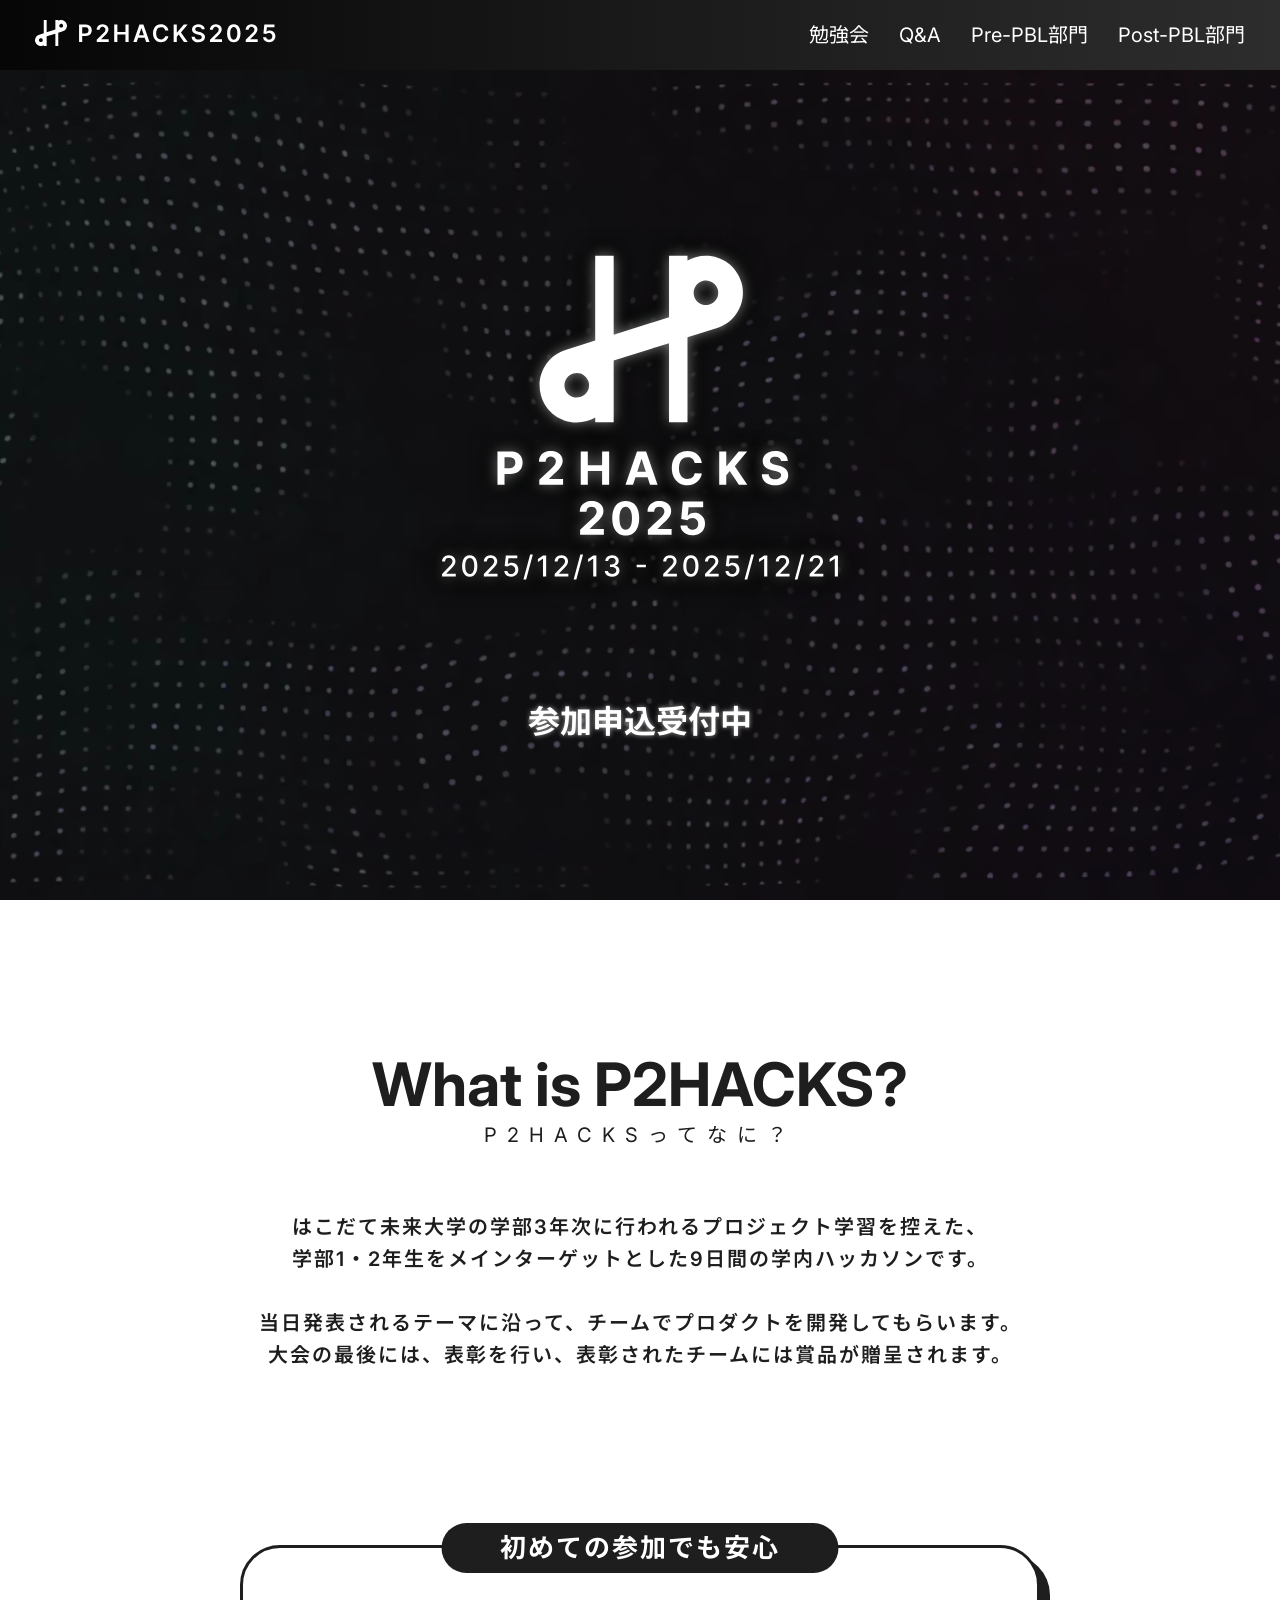
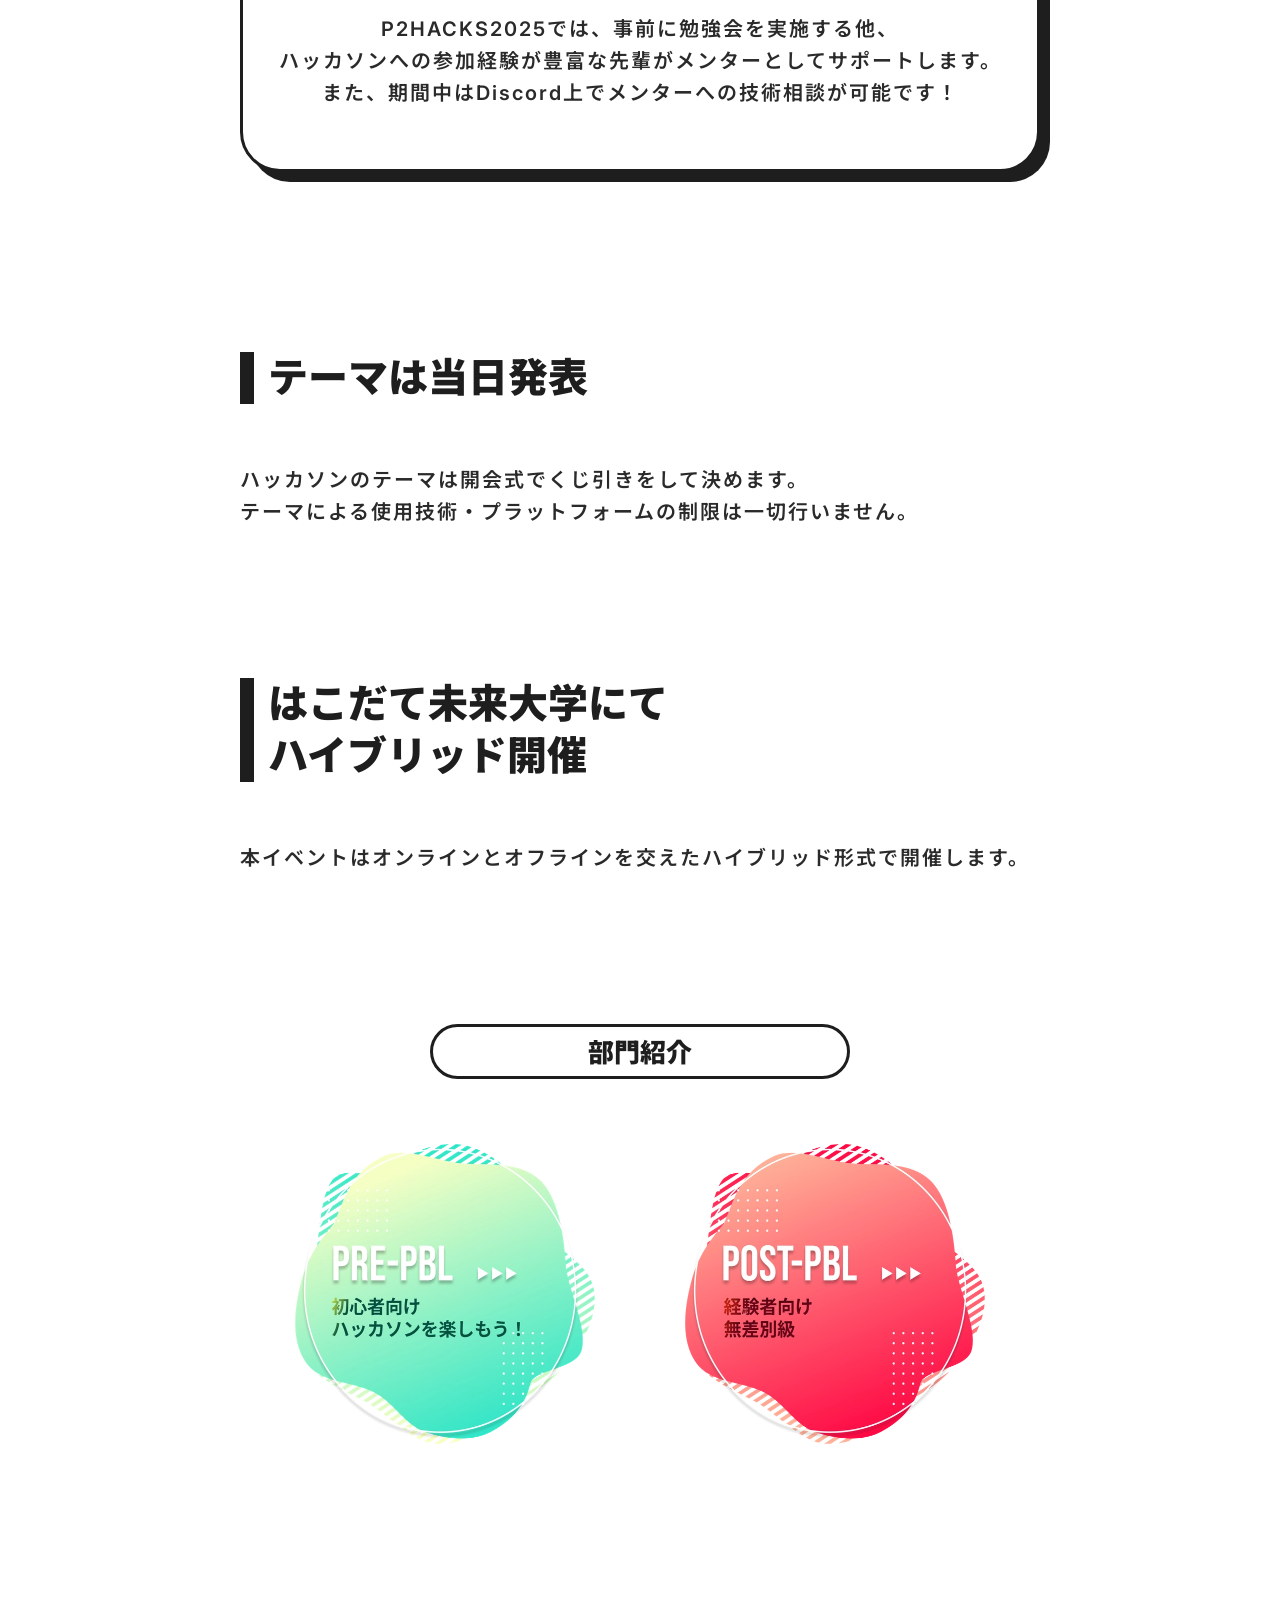
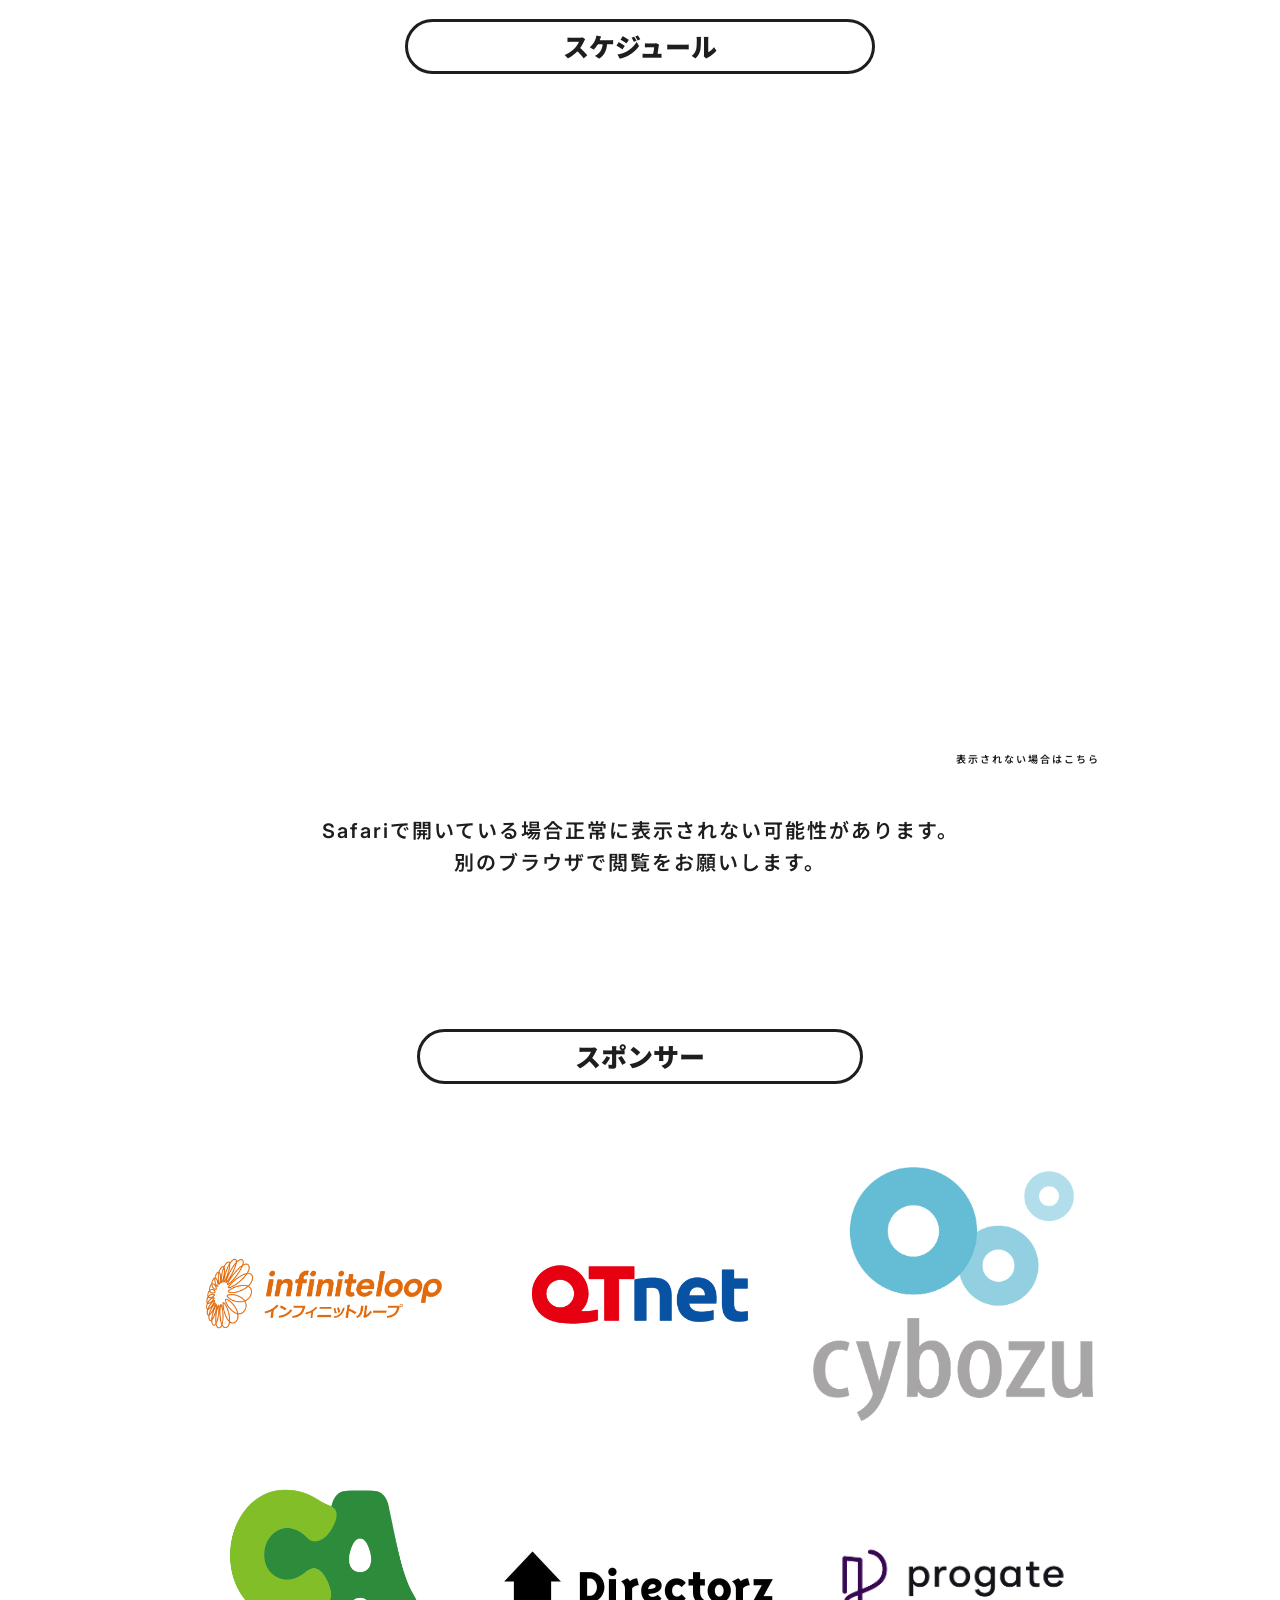
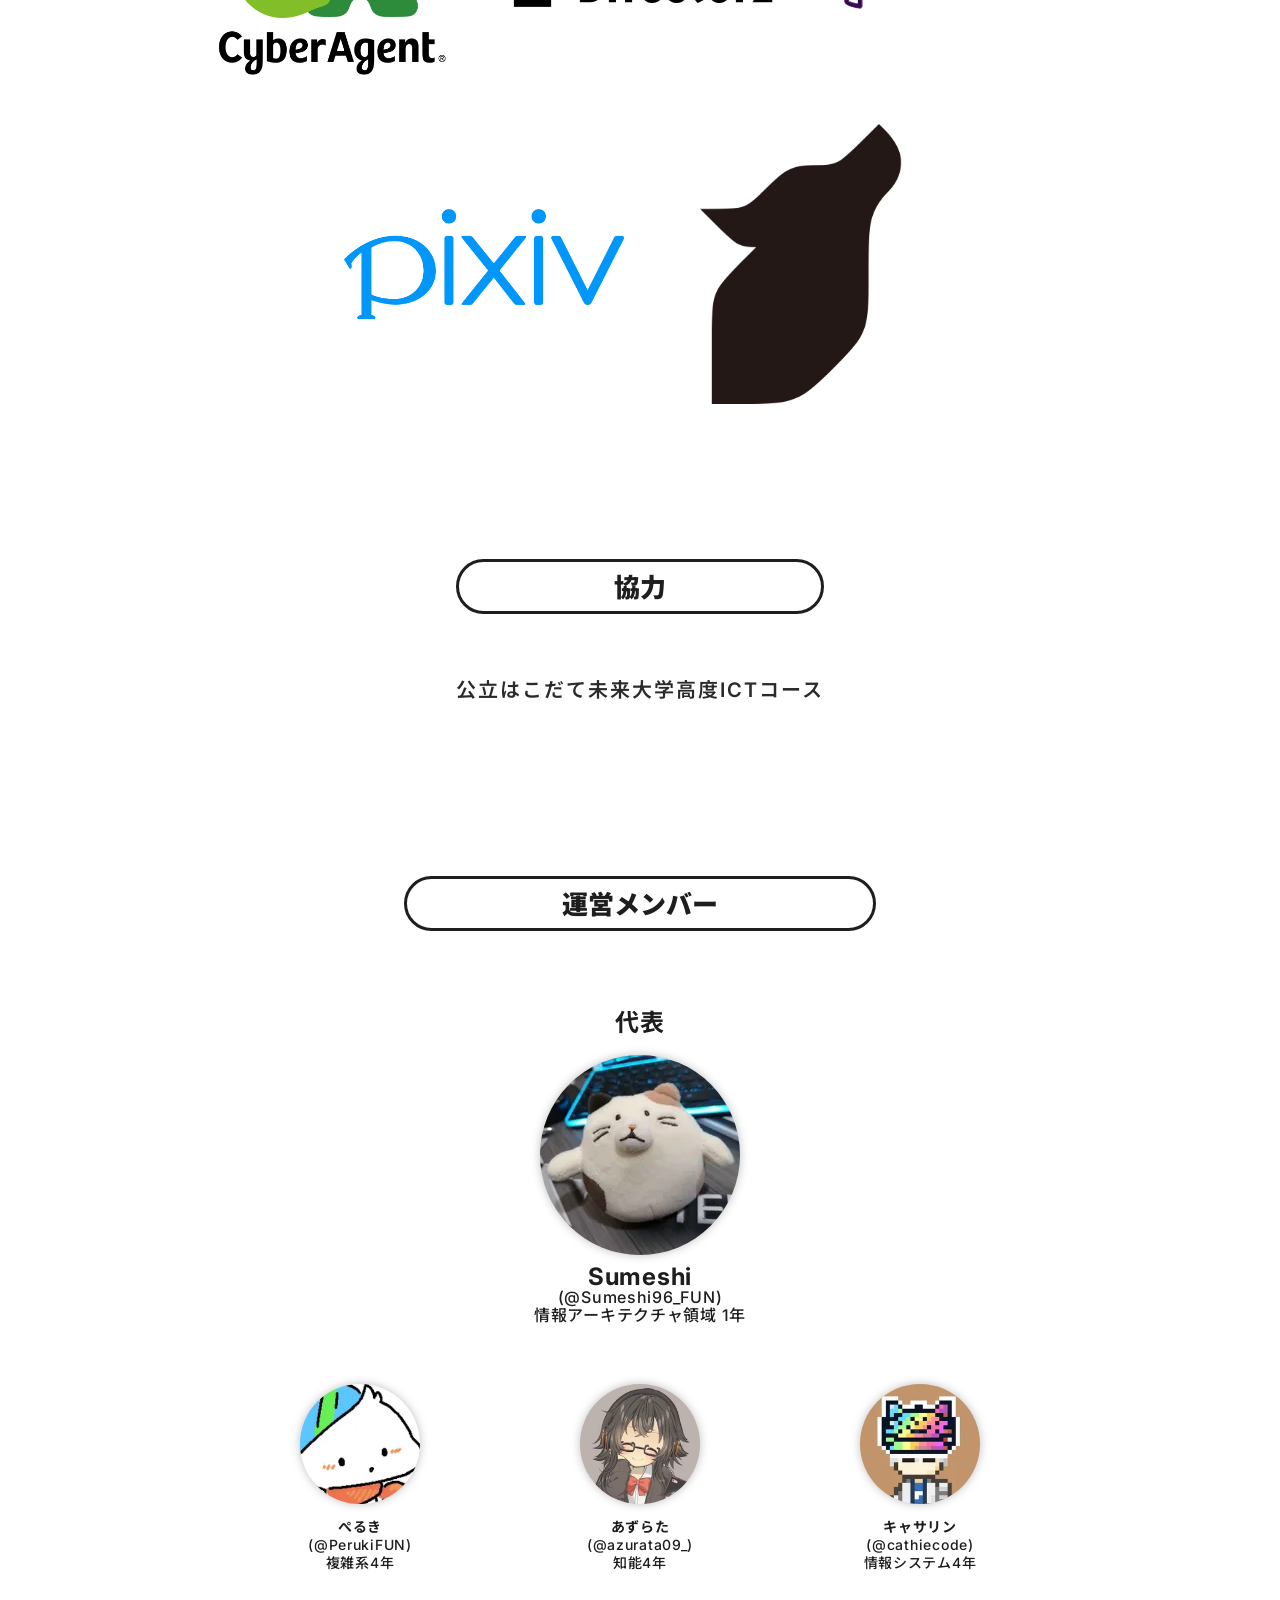
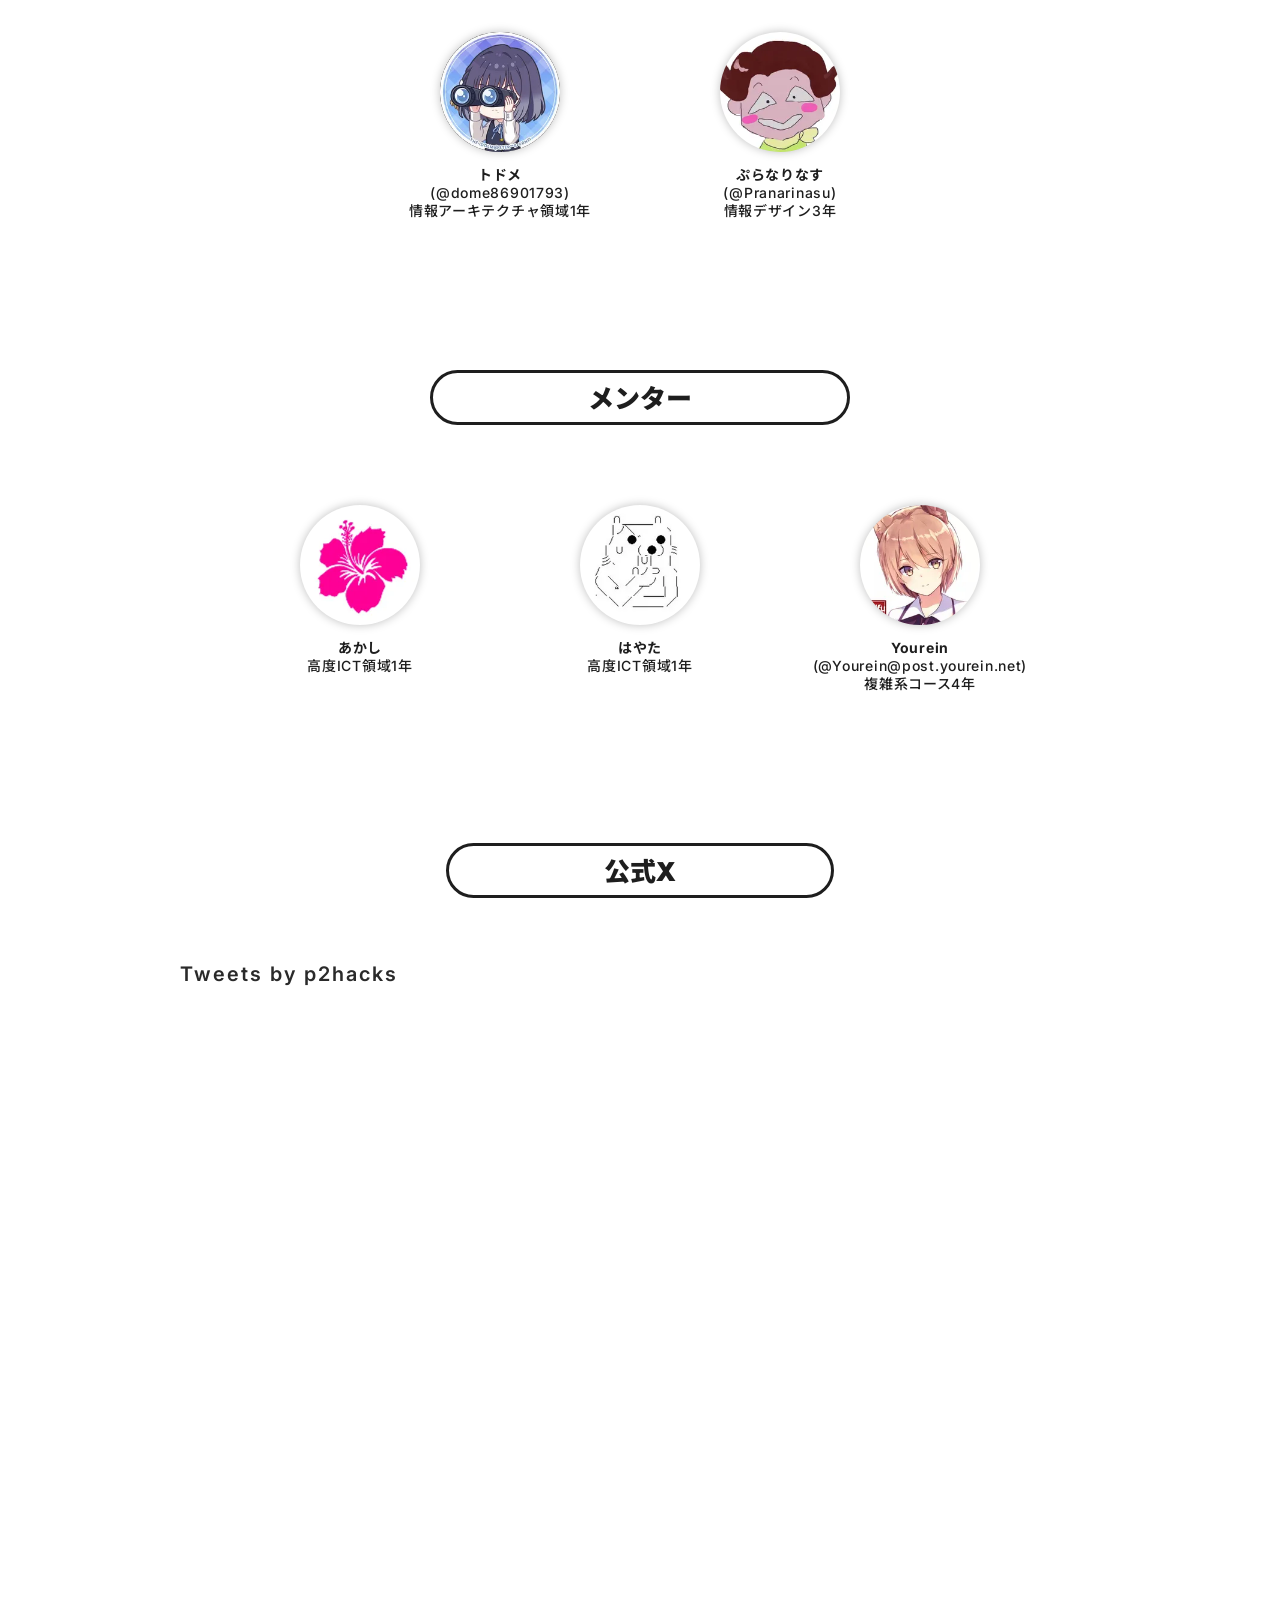
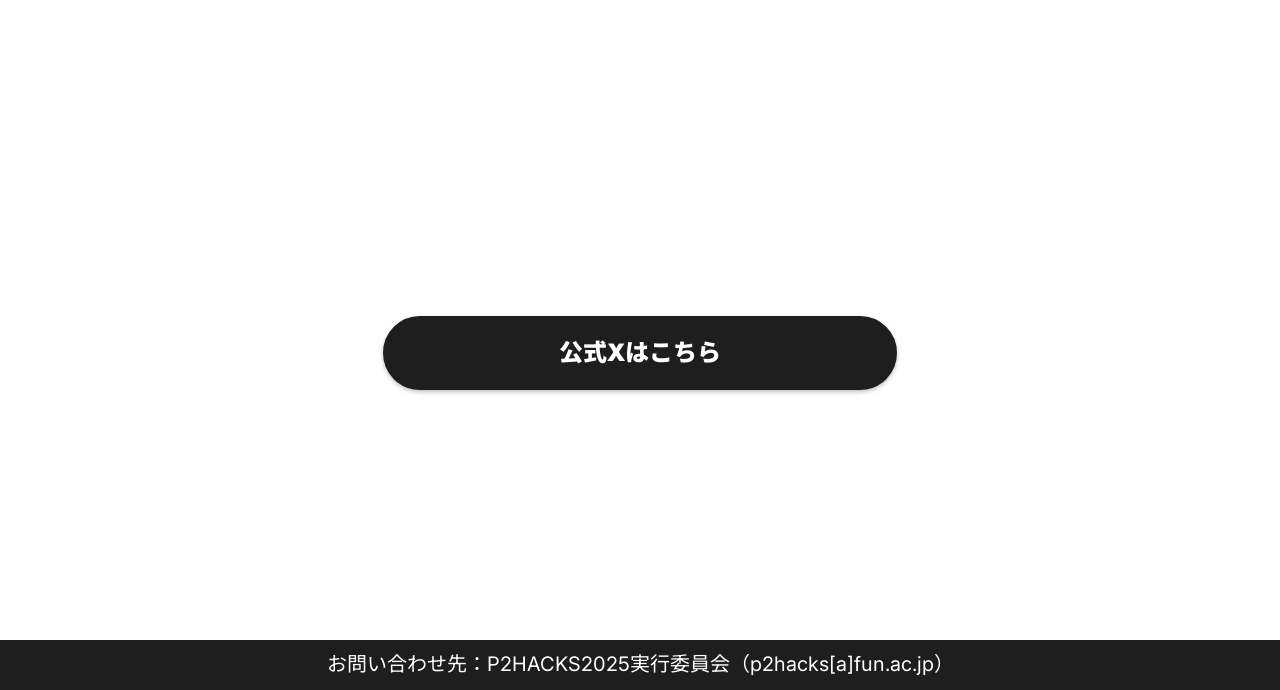
==== commit 83b1eb88: "Sync" ====
--- a/index.html
+++ b/index.html
@@ -99,7 +99,7 @@
  </div>  </p>  </div>  </section>  </div> </div>  <div style="height: 7.5em;"></div> <div class="Container" data-astro-cid-d6puh33w> <div class="inner is-large" data-astro-cid-d6puh33w>  <section data-astro-cid-j7pv25f6> <div class="ArticleSection" data-astro-cid-worou3s5>  <h2 data-astro-cid-j7pv25f6> <div class="WrappedHeadding" data-astro-cid-npi7spkl> <div class="inner" data-astro-cid-npi7spkl> 部門紹介 </div> </div>  </h2> <div style="height: 65px" data-astro-cid-j7pv25f6></div> <div class="section-gallery" data-astro-cid-j7pv25f6> <a href="/pregroup" data-astro-cid-j7pv25f6> <img src="/astroassets/logo_pre-pbl.DhNnZTHh_Z1EYGJ7.webp" style="width: 300px; height: 300px;" alt="PRE-PBL 初心者向けハッカソンを楽しもう" data-astro-cid-j7pv25f6 width="600" height="600" loading="lazy" decoding="async"> </a> <a href="/postgroup" data-astro-cid-j7pv25f6> <img src="/astroassets/logo_post-pbl.C9ytakXK_1Mc0iV.webp" style="width: 300px; height: 300px;" alt="PRE-PBL 初心者向けハッカソンを楽しもう" data-astro-cid-j7pv25f6 width="600" height="600" loading="lazy" decoding="async"> </a> </div>  </div>  </section> <div style="height: 8.5em;"></div> <section data-astro-cid-j7pv25f6> <div class="ArticleSection" data-astro-cid-worou3s5>  <h2 data-astro-cid-j7pv25f6> <div class="WrappedHeadding" data-astro-cid-npi7spkl> <div class="inner" data-astro-cid-npi7spkl> スケジュール </div> </div>  </h2> <div class="SectionParagraph" data-astro-cid-y54r4ufh>  <iframe class="schedule-frame" src="https://calendar.google.com/calendar/embed?height=600&wkst=1&ctz=Asia%2FTokyo&bgcolor=%23ffffff&mode=AGENDA&showDate=0&showPrint=0&showTitle=0&src=YTYzZmU3YjhiN2I3MjQ0MWYzMTQ5NTQ1MGQ2OWI2ZWVkNzRhY2YzYjE0YTVhYjE1OWE3ZmQ3Nzk5NDRiY2ZhY0Bncm91cC5jYWxlbmRhci5nb29nbGUuY29t&color=%237986CB" style="border-width:0" width="292" height="600" frameborder="0" scrolling="no" data-astro-cid-j7pv25f6></iframe> <div style="text-align: right; font-size: 0.5em;" data-astro-cid-j7pv25f6> <a style="color: var(--color-text); text-decoration: none;" href="https://calendar.google.com/calendar/embed?wkst=1&ctz=Asia%2FTokyo&bgcolor=%23ffffff&showPrint=0&showTabs=0&showTz=0&showCalendars=0&mode=AGENDA&showDate=0&src=YTYzZmU3YjhiN2I3MjQ0MWYzMTQ5NTQ1MGQ2OWI2ZWVkNzRhY2YzYjE0YTVhYjE1OWE3ZmQ3Nzk5NDRiY2ZhY0Bncm91cC5jYWxlbmRhci5nb29nbGUuY29t&color=%237986CB" data-astro-cid-j7pv25f6>表示されない場合はこちら</a> </div>  </div>  <div style="height: 2em;"></div> <div class="ArticleDescription" data-astro-cid-cta3o4h5> 
 Safariで開いている場合正常に表示されない可能性があります。<br class="PcBr" data-astro-cid-5ppyrame> 
 別のブラウザで閲覧をお願いします。
- </div>   </div>  </section> <div style="height: 7.5em;"></div> <section data-astro-cid-j7pv25f6> <div class="ArticleSection" data-astro-cid-worou3s5>  <h2 data-astro-cid-j7pv25f6> <div class="WrappedHeadding" data-astro-cid-npi7spkl> <div class="inner" data-astro-cid-npi7spkl> スポンサー </div> </div>  </h2> <div style="height: 3.5em;"></div> <div class="Gallery" data-astro-cid-ihllb3az>  <a href="https://www.infiniteloop.co.jp/" data-astro-cid-j7pv25f6> <img class="sponsor" src="/sponsor/infiniteloop.png" alt="株式会社インフィニットループ" data-astro-cid-j7pv25f6> </a> <a href="https://www.qtnet.co.jp/" data-astro-cid-j7pv25f6> <img class="sponsor sponsor-narrow" src="/sponsor/qtnet.png" alt="株式会社QTnet" data-astro-cid-j7pv25f6> </a> <a href="https://cybozu.co.jp/" data-astro-cid-j7pv25f6> <img class="sponsor" src="/sponsor/cybozu.png" alt="サイボウズ株式会社" data-astro-cid-j7pv25f6> </a>  </div>  <div class="Gallery" data-astro-cid-ihllb3az>  <a href="https://www.cyberagent.co.jp/" data-astro-cid-j7pv25f6> <img class="sponsor" src="/sponsor/cyberagent.png" alt="株式会社サイバーエージェント" data-astro-cid-j7pv25f6> </a> <a href="https://directorz.co.jp/" data-astro-cid-j7pv25f6> <img class="sponsor sponsor-narrow" src="/sponsor/directorz.png" alt="株式会社ディレクターズ" data-astro-cid-j7pv25f6> </a>  </div>  <div class="Gallery" data-astro-cid-ihllb3az>  <a href="https://www.pixiv.co.jp/" data-astro-cid-j7pv25f6> <img class="sponsor sponsor-narrow" src="/sponsor/pixiv.png" alt="ピクシブ株式会社" data-astro-cid-j7pv25f6> </a> <a href="https://www.fenrir-inc.com/jp/" data-astro-cid-j7pv25f6> <img class="sponsor" src="/sponsor/fenrir.png" alt="フェンリル株式会社" data-astro-cid-j7pv25f6> </a>  </div>   </div>  </section> <div style="height: 7.5em;"></div> <section data-astro-cid-j7pv25f6> <div class="ArticleSection" data-astro-cid-worou3s5>  <h2 data-astro-cid-j7pv25f6> <div class="WrappedHeadding" data-astro-cid-npi7spkl> <div class="inner" data-astro-cid-npi7spkl> 協力 </div> </div>  </h2> <div class="SectionParagraph" data-astro-cid-y54r4ufh>  <ul style="text-align: center" data-astro-cid-j7pv25f6> <li data-astro-cid-j7pv25f6>公立はこだて未来大学高度ICTコース</li> </ul>  </div>   </div>  </section> <div style="height: 7.5em;"></div> <section data-astro-cid-j7pv25f6> <div class="ArticleSection" data-astro-cid-worou3s5>  <div class="WrappedHeadding" data-astro-cid-npi7spkl> <div class="inner" data-astro-cid-npi7spkl> 運営メンバー </div> </div>  <div class="MemberGallery" data-astro-cid-cjfoe7jl> <div class="inner" data-astro-cid-cjfoe7jl>  <div class="MemberGalleryItem is-large" data-astro-cid-3u6icvsj>  <a class="Member is-large" href="https://x.com/Sumeshi96_FUN" data-astro-cid-exjcnk3b> <div class="role" data-astro-cid-exjcnk3b>代表</div> <img src="/astroassets/icon_Sumeshi96.C9cC2LOT_Z1AG2UQ.webp" class="image" alt="" data-astro-cid-exjcnk3b width="200" height="200" loading="lazy" decoding="async"> <div data-astro-cid-exjcnk3b> <span class="name" data-astro-cid-exjcnk3b>Sumeshi</span><br data-astro-cid-exjcnk3b>   <span class="social" data-astro-cid-exjcnk3b> (@Sumeshi96_FUN) </span> <br data-astro-cid-exjcnk3b>   <span class="jobtitle" data-astro-cid-exjcnk3b>情報アーキテクチャ領域 1年</span> </div> </a>   </div>  <div class="MemberGalleryItem" data-astro-cid-3u6icvsj>  <a class="Member" href="https://x.com/PerukiFUN" data-astro-cid-exjcnk3b>  <img src="/astroassets/icon_peruki.BDLxAbSK_Z10ge9p.webp" class="image" alt="" data-astro-cid-exjcnk3b width="200" height="200" loading="lazy" decoding="async"> <div data-astro-cid-exjcnk3b> <span class="name" data-astro-cid-exjcnk3b>ぺるき</span><br data-astro-cid-exjcnk3b>   <span class="social" data-astro-cid-exjcnk3b> (@PerukiFUN) </span> <br data-astro-cid-exjcnk3b>   <span class="jobtitle" data-astro-cid-exjcnk3b>複雑系4年</span> </div> </a>   </div>  <div class="MemberGalleryItem" data-astro-cid-3u6icvsj>  <a class="Member" href="https://x.com/azurata09_" data-astro-cid-exjcnk3b>  <img src="/astroassets/icon_azurata09_.B7GlOI9N_Z16Clt4.webp" class="image" alt="" data-astro-cid-exjcnk3b width="200" height="200" loading="lazy" decoding="async"> <div data-astro-cid-exjcnk3b> <span class="name" data-astro-cid-exjcnk3b>あずらた</span><br data-astro-cid-exjcnk3b>   <span class="social" data-astro-cid-exjcnk3b> (@azurata09_) </span> <br data-astro-cid-exjcnk3b>   <span class="jobtitle" data-astro-cid-exjcnk3b>知能4年</span> </div> </a>   </div>  <div class="MemberGalleryItem" data-astro-cid-3u6icvsj>  <a class="Member" href="https://x.com/cathiecode" data-astro-cid-exjcnk3b>  <img src="/astroassets/icon_cathiecode.as7i06bb_v8XJq.webp" class="image" alt="" data-astro-cid-exjcnk3b width="200" height="200" loading="lazy" decoding="async"> <div data-astro-cid-exjcnk3b> <span class="name" data-astro-cid-exjcnk3b>キャサリン</span><br data-astro-cid-exjcnk3b>   <span class="social" data-astro-cid-exjcnk3b> (@cathiecode) </span> <br data-astro-cid-exjcnk3b>   <span class="jobtitle" data-astro-cid-exjcnk3b>情報システム4年</span> </div> </a>   </div>  <div class="MemberGalleryItem" data-astro-cid-3u6icvsj>  <a class="Member" href="https://x.com/dome86901793" data-astro-cid-exjcnk3b>  <img src="/astroassets/icon_dome86901793.CR0xDV_h_1qB46q.webp" class="image" alt="" data-astro-cid-exjcnk3b width="200" height="200" loading="lazy" decoding="async"> <div data-astro-cid-exjcnk3b> <span class="name" data-astro-cid-exjcnk3b>トドメ</span><br data-astro-cid-exjcnk3b>   <span class="social" data-astro-cid-exjcnk3b> (@dome86901793) </span> <br data-astro-cid-exjcnk3b>   <span class="jobtitle" data-astro-cid-exjcnk3b>情報アーキテクチャ領域1年</span> </div> </a>   </div>  <div class="MemberGalleryItem" data-astro-cid-3u6icvsj>  <a class="Member" href="https://x.com/Pranarinasu" data-astro-cid-exjcnk3b>  <img src="/astroassets/icon_pranarinasu.Cv8WpR_O_Z1Ik7Jz.webp" class="image" alt="" data-astro-cid-exjcnk3b width="200" height="200" loading="lazy" decoding="async"> <div data-astro-cid-exjcnk3b> <span class="name" data-astro-cid-exjcnk3b>ぷらなりなす</span><br data-astro-cid-exjcnk3b>   <span class="social" data-astro-cid-exjcnk3b> (@Pranarinasu) </span> <br data-astro-cid-exjcnk3b>   <span class="jobtitle" data-astro-cid-exjcnk3b>情報デザイン3年</span> </div> </a>   </div>   </div> </div>   </div>  </section> <div style="height: 7.5em;"></div> <section data-astro-cid-j7pv25f6> <div class="ArticleSection" data-astro-cid-worou3s5>  <div class="WrappedHeadding" data-astro-cid-npi7spkl> <div class="inner" data-astro-cid-npi7spkl> メンター </div> </div>  <div class="MemberGallery" data-astro-cid-cjfoe7jl> <div class="inner" data-astro-cid-cjfoe7jl>  <div class="MemberGalleryItem" data-astro-cid-3u6icvsj>  <a class="Member" data-astro-cid-exjcnk3b>  <img src="/astroassets/icon_akashi.C-54sfWJ_ZQDyJe.webp" class="image" alt="" data-astro-cid-exjcnk3b width="200" height="200" loading="lazy" decoding="async"> <div data-astro-cid-exjcnk3b> <span class="name" data-astro-cid-exjcnk3b>あかし</span><br data-astro-cid-exjcnk3b>  <span class="jobtitle" data-astro-cid-exjcnk3b>高度ICT領域1年</span> </div> </a>   </div>  <div class="MemberGalleryItem" data-astro-cid-3u6icvsj>  <a class="Member" data-astro-cid-exjcnk3b>  <img src="/astroassets/icon_hayata.TuQsPqdr_Z1VlqfU.webp" class="image" alt="" data-astro-cid-exjcnk3b width="200" height="200" loading="lazy" decoding="async"> <div data-astro-cid-exjcnk3b> <span class="name" data-astro-cid-exjcnk3b>はやた</span><br data-astro-cid-exjcnk3b>  <span class="jobtitle" data-astro-cid-exjcnk3b>高度ICT領域1年</span> </div> </a>   </div>  <div class="MemberGalleryItem" data-astro-cid-3u6icvsj>  <a class="Member" href="https://post.yourein.net/@Yourein" data-astro-cid-exjcnk3b>  <img src="/astroassets/icon_yourein.BgwUblR2_Z1vuuU4.webp" class="image" alt="" data-astro-cid-exjcnk3b width="200" height="200" loading="lazy" decoding="async"> <div data-astro-cid-exjcnk3b> <span class="name" data-astro-cid-exjcnk3b>Yourein</span><br data-astro-cid-exjcnk3b>   <span class="social long-handle" data-astro-cid-exjcnk3b> (@Yourein@post.yourein.net) </span> <br data-astro-cid-exjcnk3b>   <span class="jobtitle" data-astro-cid-exjcnk3b>複雑系コース4年</span> </div> </a>   </div>   </div> </div>   </div>  </section> <div style="height: 7.5em;"></div> <section data-astro-cid-j7pv25f6> <div class="ArticleSection" data-astro-cid-worou3s5>  <h2 data-astro-cid-j7pv25f6> <div class="WrappedHeadding" data-astro-cid-npi7spkl> <div class="inner" data-astro-cid-npi7spkl> 公式X </div> </div>  </h2> <div class="SectionParagraph" data-astro-cid-y54r4ufh>  <div class="Twitter" data-astro-cid-j7pv25f6> <a class="twitter-timeline" data-lang="ja" data-width="292" data-height="888" href="https://twitter.com/p2hacks?ref_src=twsrc%5Etfw" data-astro-cid-j7pv25f6>
+ </div>   </div>  </section> <div style="height: 7.5em;"></div> <section data-astro-cid-j7pv25f6> <div class="ArticleSection" data-astro-cid-worou3s5>  <h2 data-astro-cid-j7pv25f6> <div class="WrappedHeadding" data-astro-cid-npi7spkl> <div class="inner" data-astro-cid-npi7spkl> スポンサー </div> </div>  </h2> <div style="height: 3.5em;"></div> <div class="Gallery" data-astro-cid-ihllb3az>  <a href="https://www.infiniteloop.co.jp/" data-astro-cid-j7pv25f6> <img class="sponsor" src="/sponsor/infiniteloop.png" alt="株式会社インフィニットループ" data-astro-cid-j7pv25f6> </a> <a href="https://www.qtnet.co.jp/" data-astro-cid-j7pv25f6> <img class="sponsor sponsor-narrow" src="/sponsor/qtnet.png" alt="株式会社QTnet" data-astro-cid-j7pv25f6> </a> <a href="https://cybozu.co.jp/" data-astro-cid-j7pv25f6> <img class="sponsor" src="/sponsor/cybozu.png" alt="サイボウズ株式会社" data-astro-cid-j7pv25f6> </a>  </div>  <div class="Gallery" data-astro-cid-ihllb3az>  <a href="https://www.cyberagent.co.jp/" data-astro-cid-j7pv25f6> <img class="sponsor" src="/sponsor/cyberagent.png" alt="株式会社サイバーエージェント" data-astro-cid-j7pv25f6> </a> <a href="https://directorz.co.jp/" data-astro-cid-j7pv25f6> <img class="sponsor sponsor-narrow" src="/sponsor/directorz.png" alt="株式会社ディレクターズ" data-astro-cid-j7pv25f6> </a> <a href="https://prog-8.com/" data-astro-cid-j7pv25f6> <img class="sponsor" src="/sponsor/progate.png" alt="株式会社Progate" data-astro-cid-j7pv25f6> </a>  </div>  <div class="Gallery" data-astro-cid-ihllb3az>  <a href="https://www.pixiv.co.jp/" data-astro-cid-j7pv25f6> <img class="sponsor sponsor-narrow" src="/sponsor/pixiv.png" alt="ピクシブ株式会社" data-astro-cid-j7pv25f6> </a> <a href="https://www.fenrir-inc.com/jp/" data-astro-cid-j7pv25f6> <img class="sponsor" src="/sponsor/fenrir.png" alt="フェンリル株式会社" data-astro-cid-j7pv25f6> </a>  </div>   </div>  </section> <div style="height: 7.5em;"></div> <section data-astro-cid-j7pv25f6> <div class="ArticleSection" data-astro-cid-worou3s5>  <h2 data-astro-cid-j7pv25f6> <div class="WrappedHeadding" data-astro-cid-npi7spkl> <div class="inner" data-astro-cid-npi7spkl> 協力 </div> </div>  </h2> <div class="SectionParagraph" data-astro-cid-y54r4ufh>  <ul style="text-align: center" data-astro-cid-j7pv25f6> <li data-astro-cid-j7pv25f6>公立はこだて未来大学高度ICTコース</li> </ul>  </div>   </div>  </section> <div style="height: 7.5em;"></div> <section data-astro-cid-j7pv25f6> <div class="ArticleSection" data-astro-cid-worou3s5>  <div class="WrappedHeadding" data-astro-cid-npi7spkl> <div class="inner" data-astro-cid-npi7spkl> 運営メンバー </div> </div>  <div class="MemberGallery" data-astro-cid-cjfoe7jl> <div class="inner" data-astro-cid-cjfoe7jl>  <div class="MemberGalleryItem is-large" data-astro-cid-3u6icvsj>  <a class="Member is-large" href="https://x.com/Sumeshi96_FUN" data-astro-cid-exjcnk3b> <div class="role" data-astro-cid-exjcnk3b>代表</div> <img src="/astroassets/icon_Sumeshi96.C9cC2LOT_Z1AG2UQ.webp" class="image" alt="" data-astro-cid-exjcnk3b width="200" height="200" loading="lazy" decoding="async"> <div data-astro-cid-exjcnk3b> <span class="name" data-astro-cid-exjcnk3b>Sumeshi</span><br data-astro-cid-exjcnk3b>   <span class="social" data-astro-cid-exjcnk3b> (@Sumeshi96_FUN) </span> <br data-astro-cid-exjcnk3b>   <span class="jobtitle" data-astro-cid-exjcnk3b>情報アーキテクチャ領域 1年</span> </div> </a>   </div>  <div class="MemberGalleryItem" data-astro-cid-3u6icvsj>  <a class="Member" href="https://x.com/PerukiFUN" data-astro-cid-exjcnk3b>  <img src="/astroassets/icon_peruki.BDLxAbSK_Z10ge9p.webp" class="image" alt="" data-astro-cid-exjcnk3b width="200" height="200" loading="lazy" decoding="async"> <div data-astro-cid-exjcnk3b> <span class="name" data-astro-cid-exjcnk3b>ぺるき</span><br data-astro-cid-exjcnk3b>   <span class="social" data-astro-cid-exjcnk3b> (@PerukiFUN) </span> <br data-astro-cid-exjcnk3b>   <span class="jobtitle" data-astro-cid-exjcnk3b>複雑系4年</span> </div> </a>   </div>  <div class="MemberGalleryItem" data-astro-cid-3u6icvsj>  <a class="Member" href="https://x.com/azurata09_" data-astro-cid-exjcnk3b>  <img src="/astroassets/icon_azurata09_.B7GlOI9N_Z16Clt4.webp" class="image" alt="" data-astro-cid-exjcnk3b width="200" height="200" loading="lazy" decoding="async"> <div data-astro-cid-exjcnk3b> <span class="name" data-astro-cid-exjcnk3b>あずらた</span><br data-astro-cid-exjcnk3b>   <span class="social" data-astro-cid-exjcnk3b> (@azurata09_) </span> <br data-astro-cid-exjcnk3b>   <span class="jobtitle" data-astro-cid-exjcnk3b>知能4年</span> </div> </a>   </div>  <div class="MemberGalleryItem" data-astro-cid-3u6icvsj>  <a class="Member" href="https://x.com/cathiecode" data-astro-cid-exjcnk3b>  <img src="/astroassets/icon_cathiecode.as7i06bb_v8XJq.webp" class="image" alt="" data-astro-cid-exjcnk3b width="200" height="200" loading="lazy" decoding="async"> <div data-astro-cid-exjcnk3b> <span class="name" data-astro-cid-exjcnk3b>キャサリン</span><br data-astro-cid-exjcnk3b>   <span class="social" data-astro-cid-exjcnk3b> (@cathiecode) </span> <br data-astro-cid-exjcnk3b>   <span class="jobtitle" data-astro-cid-exjcnk3b>情報システム4年</span> </div> </a>   </div>  <div class="MemberGalleryItem" data-astro-cid-3u6icvsj>  <a class="Member" href="https://x.com/dome86901793" data-astro-cid-exjcnk3b>  <img src="/astroassets/icon_dome86901793.CR0xDV_h_1qB46q.webp" class="image" alt="" data-astro-cid-exjcnk3b width="200" height="200" loading="lazy" decoding="async"> <div data-astro-cid-exjcnk3b> <span class="name" data-astro-cid-exjcnk3b>トドメ</span><br data-astro-cid-exjcnk3b>   <span class="social" data-astro-cid-exjcnk3b> (@dome86901793) </span> <br data-astro-cid-exjcnk3b>   <span class="jobtitle" data-astro-cid-exjcnk3b>情報アーキテクチャ領域1年</span> </div> </a>   </div>  <div class="MemberGalleryItem" data-astro-cid-3u6icvsj>  <a class="Member" href="https://x.com/Pranarinasu" data-astro-cid-exjcnk3b>  <img src="/astroassets/icon_pranarinasu.Cv8WpR_O_Z1Ik7Jz.webp" class="image" alt="" data-astro-cid-exjcnk3b width="200" height="200" loading="lazy" decoding="async"> <div data-astro-cid-exjcnk3b> <span class="name" data-astro-cid-exjcnk3b>ぷらなりなす</span><br data-astro-cid-exjcnk3b>   <span class="social" data-astro-cid-exjcnk3b> (@Pranarinasu) </span> <br data-astro-cid-exjcnk3b>   <span class="jobtitle" data-astro-cid-exjcnk3b>情報デザイン3年</span> </div> </a>   </div>   </div> </div>   </div>  </section> <div style="height: 7.5em;"></div> <section data-astro-cid-j7pv25f6> <div class="ArticleSection" data-astro-cid-worou3s5>  <div class="WrappedHeadding" data-astro-cid-npi7spkl> <div class="inner" data-astro-cid-npi7spkl> メンター </div> </div>  <div class="MemberGallery" data-astro-cid-cjfoe7jl> <div class="inner" data-astro-cid-cjfoe7jl>  <div class="MemberGalleryItem" data-astro-cid-3u6icvsj>  <a class="Member" data-astro-cid-exjcnk3b>  <img src="/astroassets/icon_akashi.C-54sfWJ_ZQDyJe.webp" class="image" alt="" data-astro-cid-exjcnk3b width="200" height="200" loading="lazy" decoding="async"> <div data-astro-cid-exjcnk3b> <span class="name" data-astro-cid-exjcnk3b>あかし</span><br data-astro-cid-exjcnk3b>  <span class="jobtitle" data-astro-cid-exjcnk3b>高度ICT領域1年</span> </div> </a>   </div>  <div class="MemberGalleryItem" data-astro-cid-3u6icvsj>  <a class="Member" data-astro-cid-exjcnk3b>  <img src="/astroassets/icon_hayata.TuQsPqdr_Z1VlqfU.webp" class="image" alt="" data-astro-cid-exjcnk3b width="200" height="200" loading="lazy" decoding="async"> <div data-astro-cid-exjcnk3b> <span class="name" data-astro-cid-exjcnk3b>はやた</span><br data-astro-cid-exjcnk3b>  <span class="jobtitle" data-astro-cid-exjcnk3b>高度ICT領域1年</span> </div> </a>   </div>  <div class="MemberGalleryItem" data-astro-cid-3u6icvsj>  <a class="Member" href="https://post.yourein.net/@Yourein" data-astro-cid-exjcnk3b>  <img src="/astroassets/icon_yourein.BgwUblR2_Z1vuuU4.webp" class="image" alt="" data-astro-cid-exjcnk3b width="200" height="200" loading="lazy" decoding="async"> <div data-astro-cid-exjcnk3b> <span class="name" data-astro-cid-exjcnk3b>Yourein</span><br data-astro-cid-exjcnk3b>   <span class="social long-handle" data-astro-cid-exjcnk3b> (@Yourein@post.yourein.net) </span> <br data-astro-cid-exjcnk3b>   <span class="jobtitle" data-astro-cid-exjcnk3b>複雑系コース4年</span> </div> </a>   </div>   </div> </div>   </div>  </section> <div style="height: 7.5em;"></div> <section data-astro-cid-j7pv25f6> <div class="ArticleSection" data-astro-cid-worou3s5>  <h2 data-astro-cid-j7pv25f6> <div class="WrappedHeadding" data-astro-cid-npi7spkl> <div class="inner" data-astro-cid-npi7spkl> 公式X </div> </div>  </h2> <div class="SectionParagraph" data-astro-cid-y54r4ufh>  <div class="Twitter" data-astro-cid-j7pv25f6> <a class="twitter-timeline" data-lang="ja" data-width="292" data-height="888" href="https://twitter.com/p2hacks?ref_src=twsrc%5Etfw" data-astro-cid-j7pv25f6>
 Tweets by p2hacks
 </a> <script async defer src="https://platform.twitter.com/widgets.js" charset="utf-8"></script> </div> <div style="height: 3.5em;"></div> <div style="text-align: center;" data-astro-cid-j7pv25f6> <a href="https://x.com/p2hacks" target="_blank" rel="noopener" data-astro-cid-j7pv25f6> <button class="ButtonB" data-astro-cid-sdbsc254> 公式Xはこちら </button>  </a> </div>  </div>   </div>  </section>  </div> </div>   </div>   </div> <div class="Footer" data-astro-cid-sz7xmlte>
 お問い合わせ先：P2HACKS2025実行委員会（p2hacks[a]fun.ac.jp）
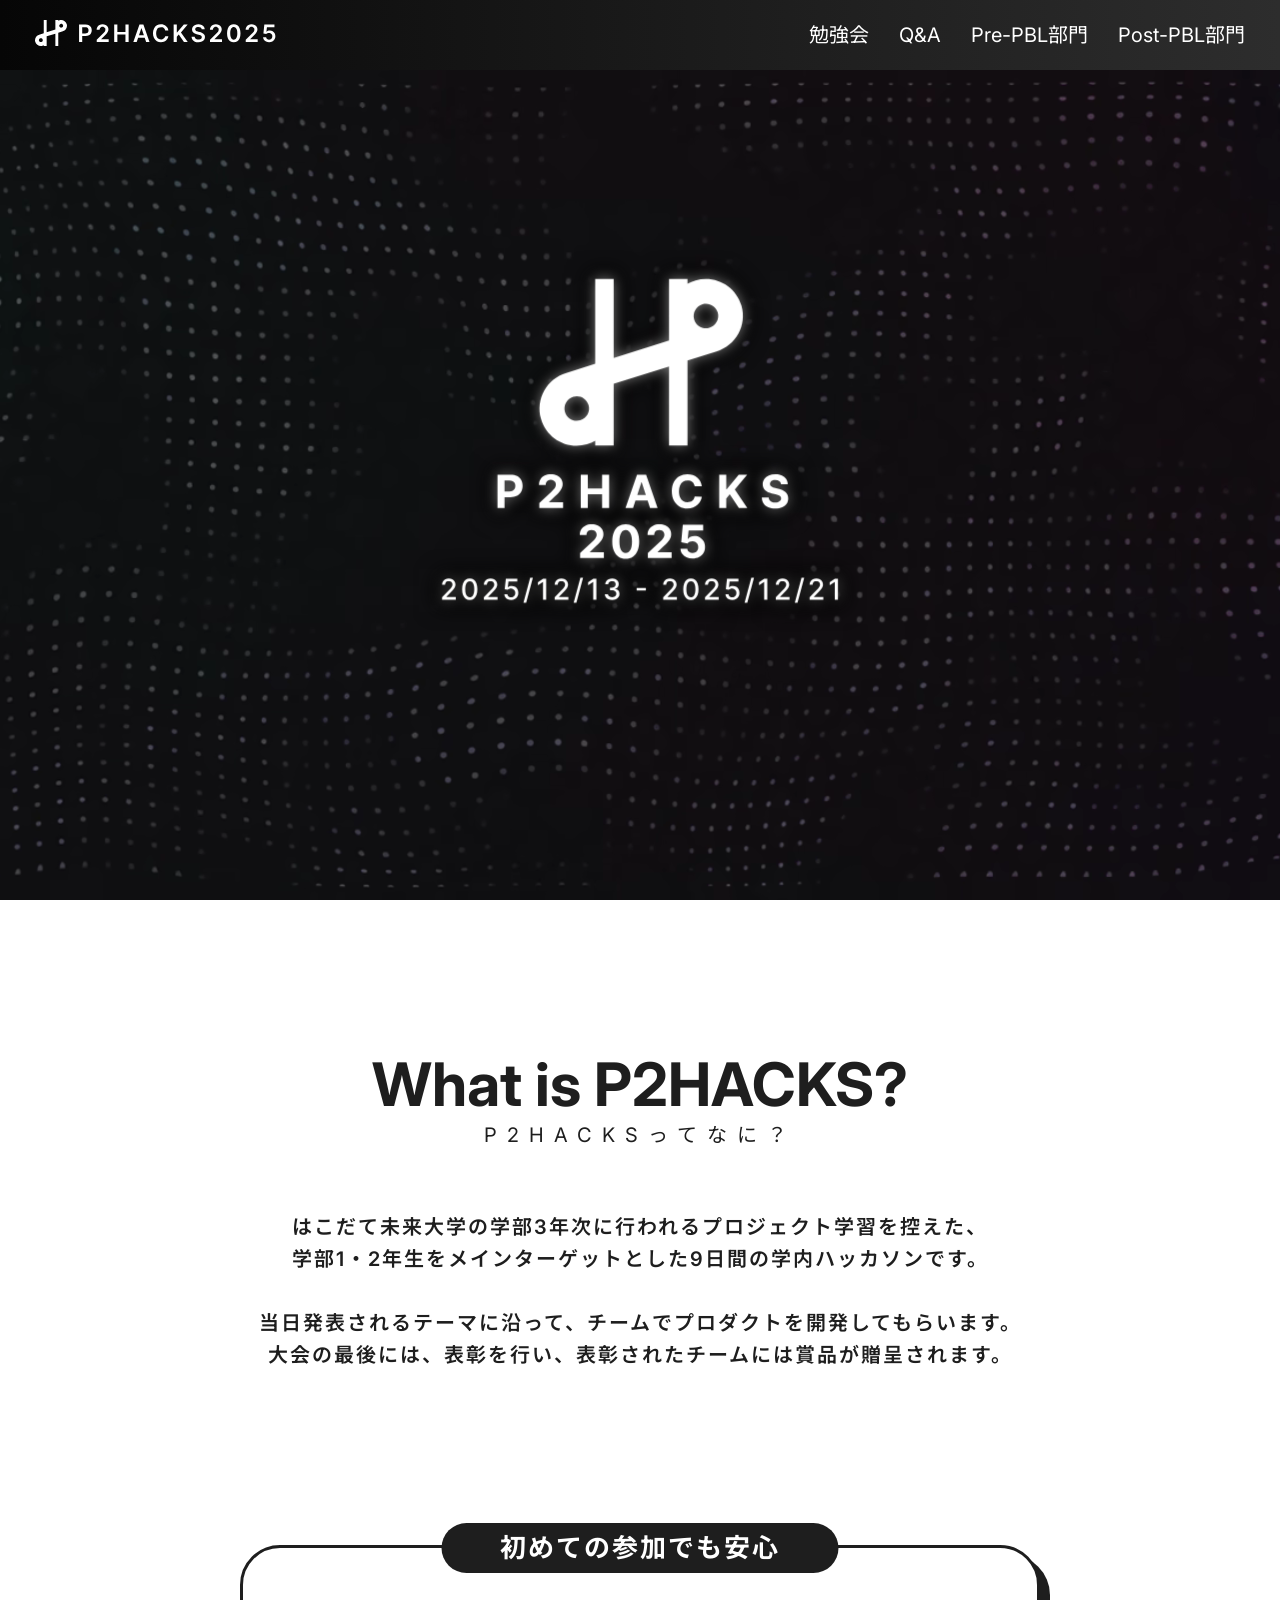
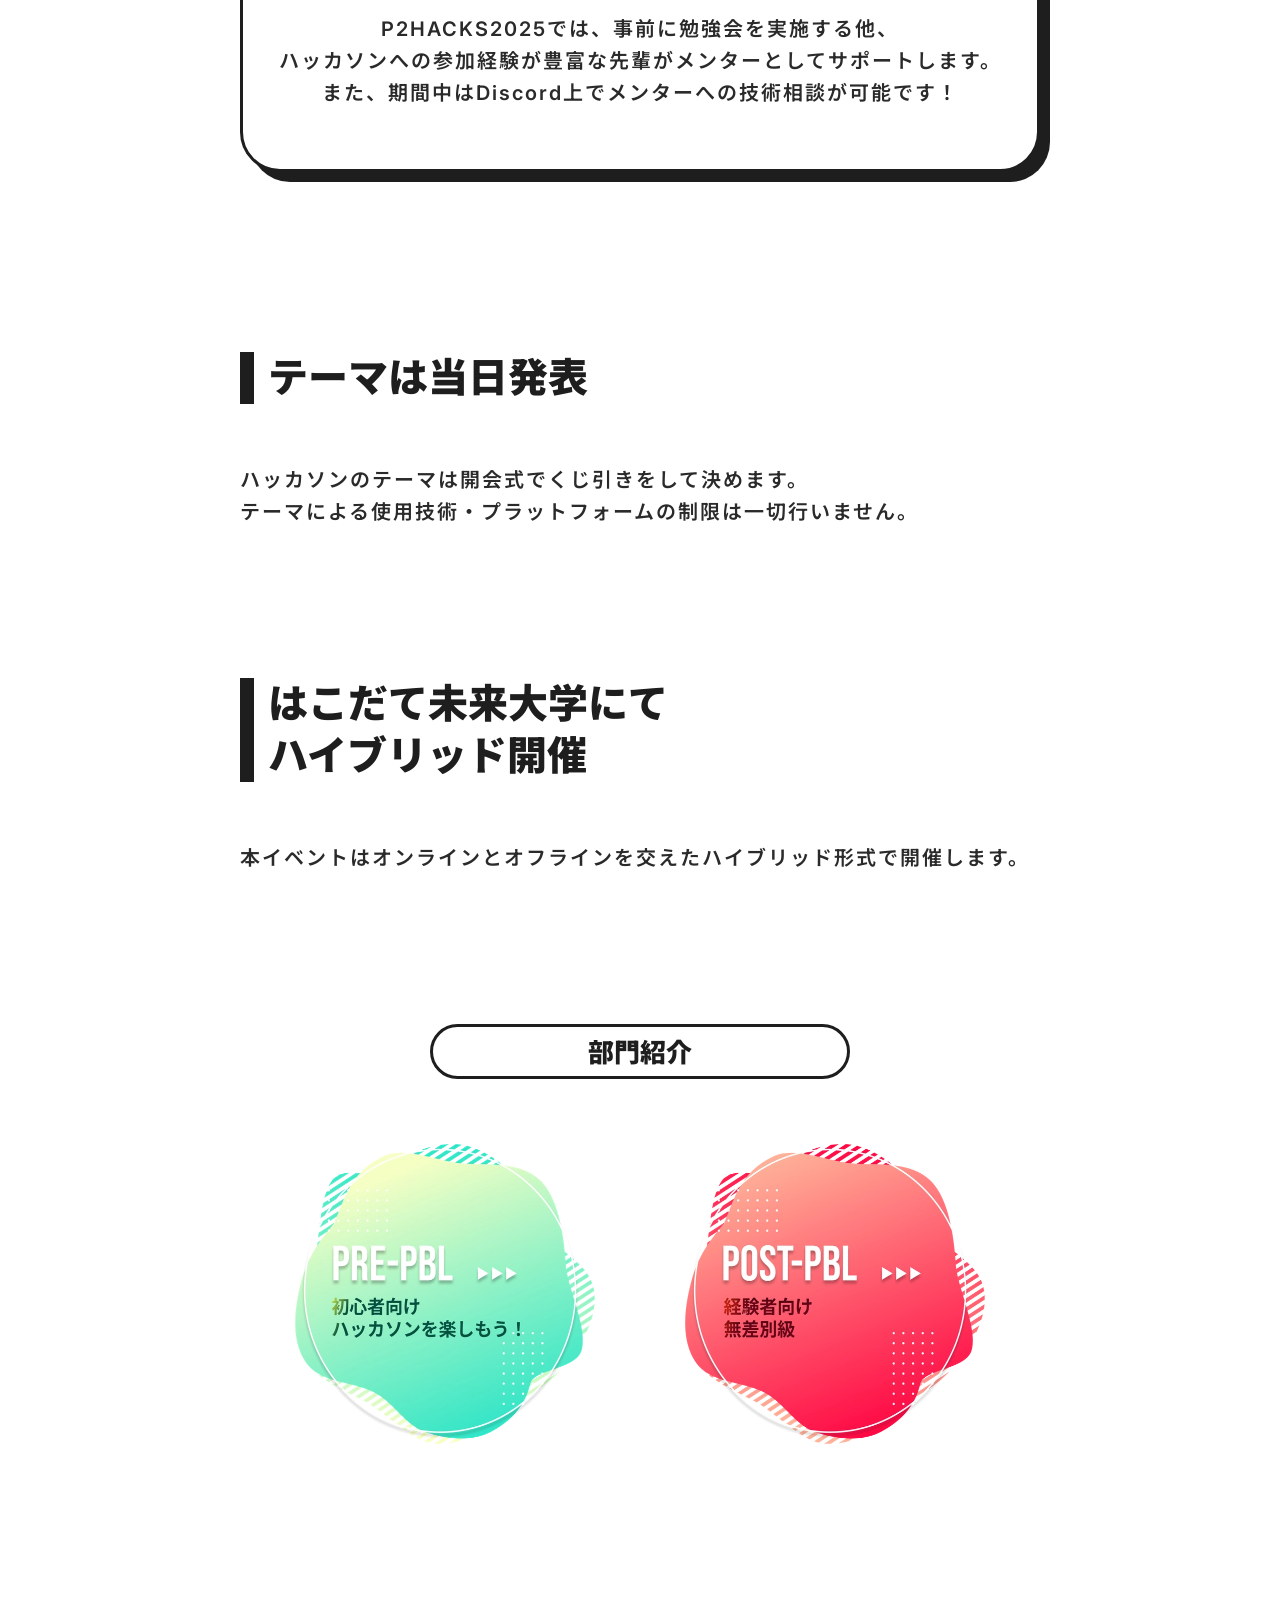
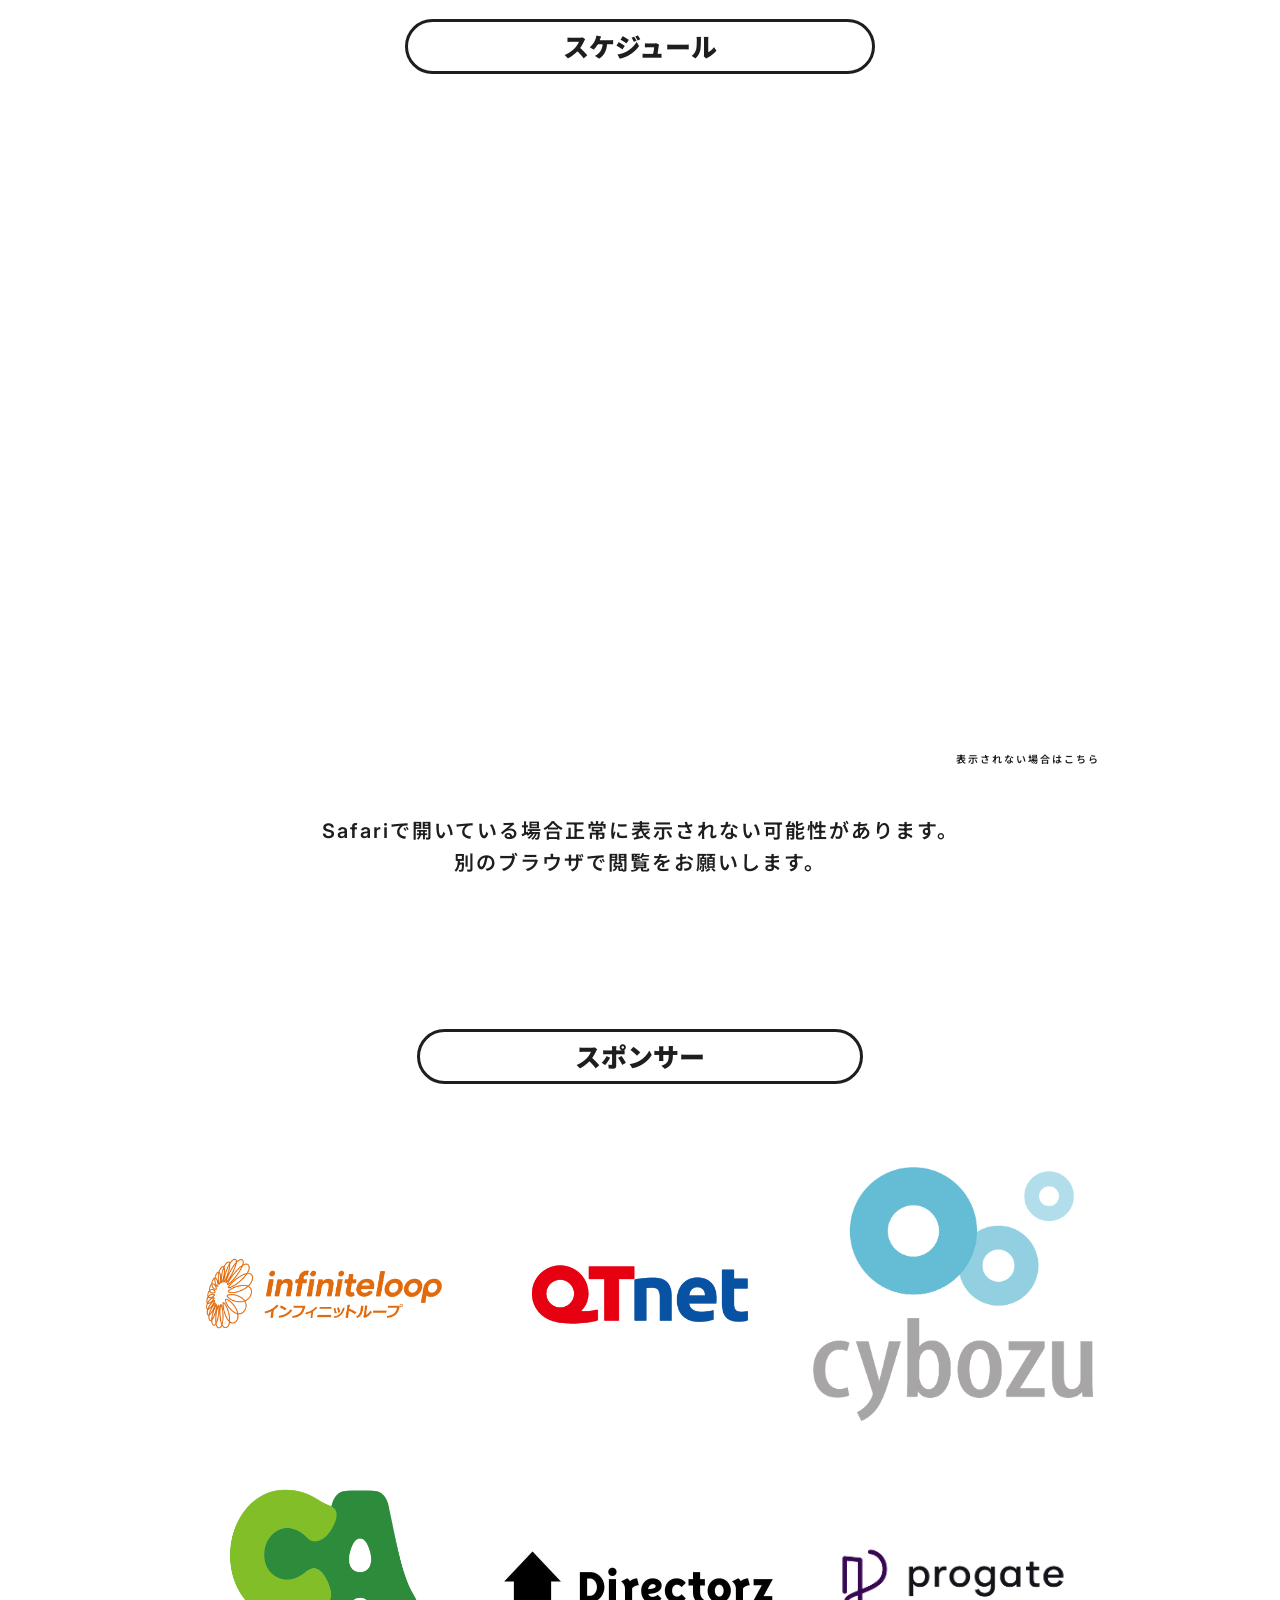
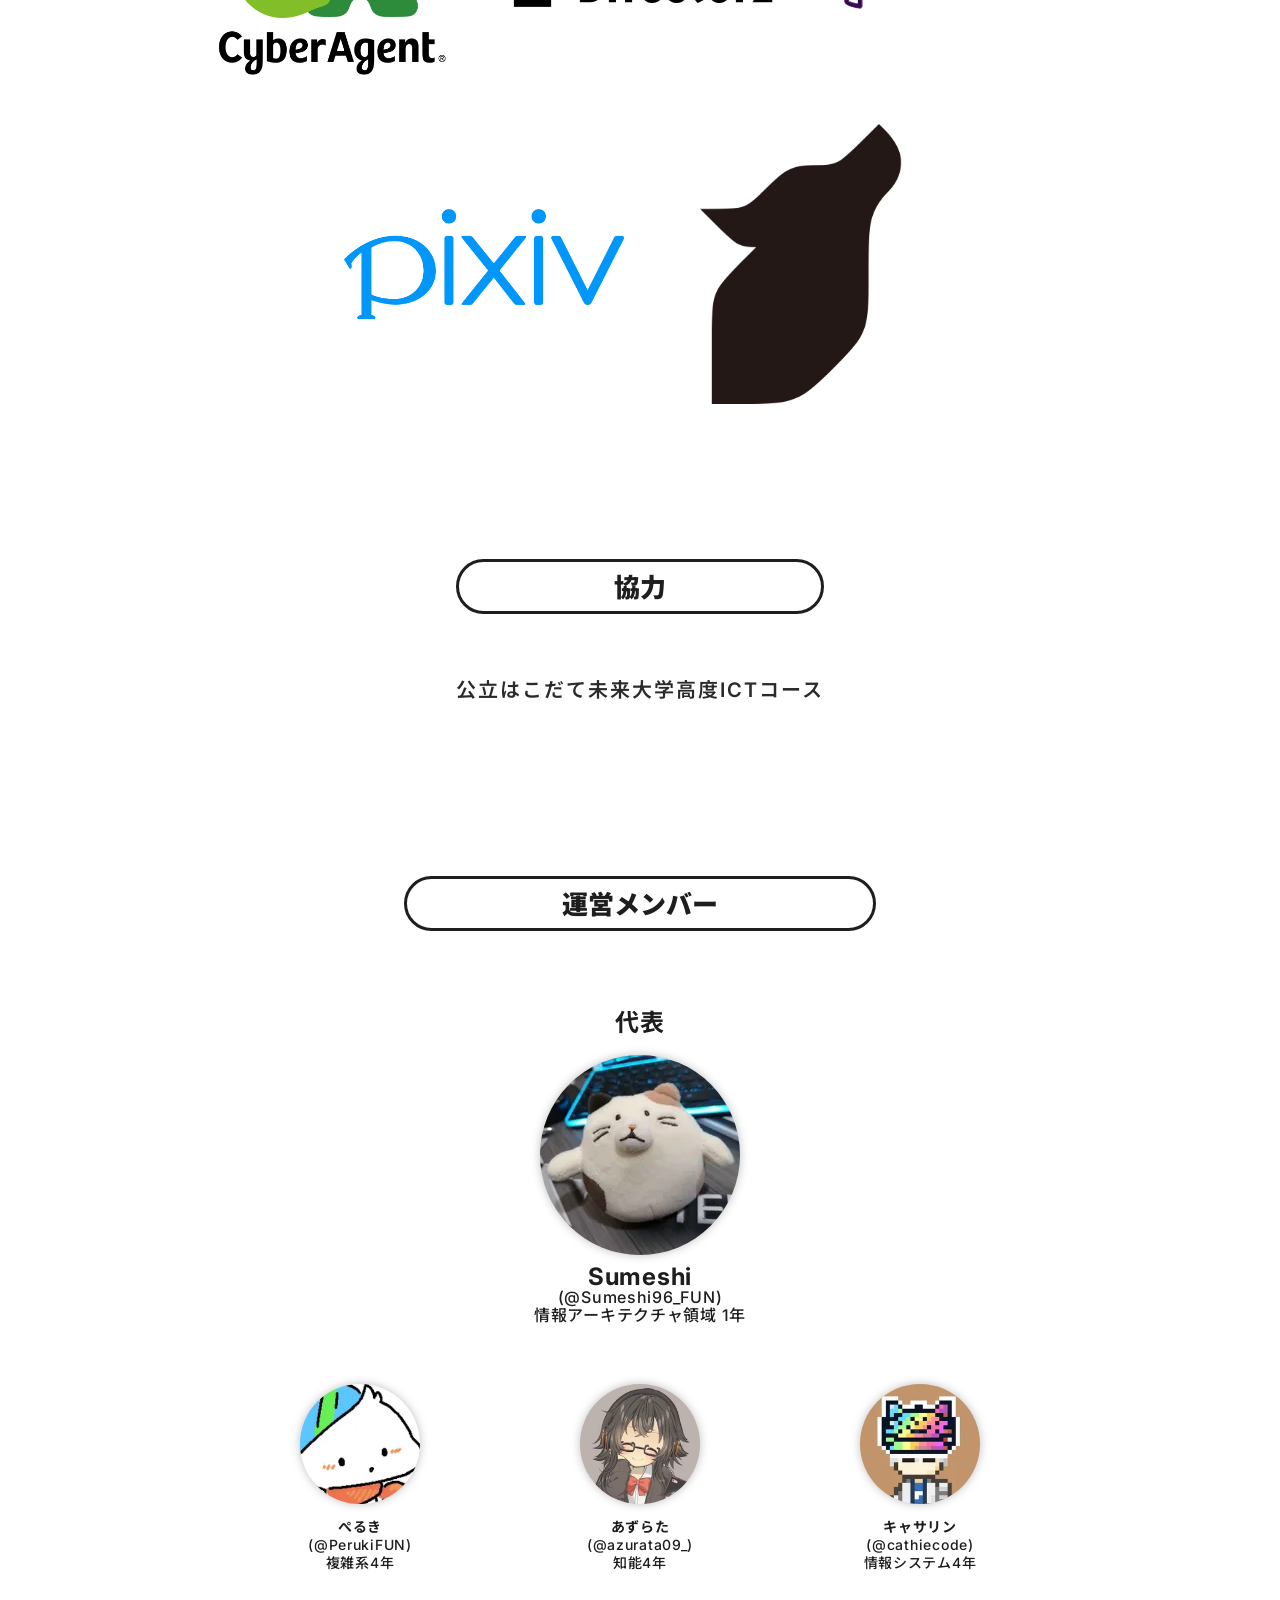
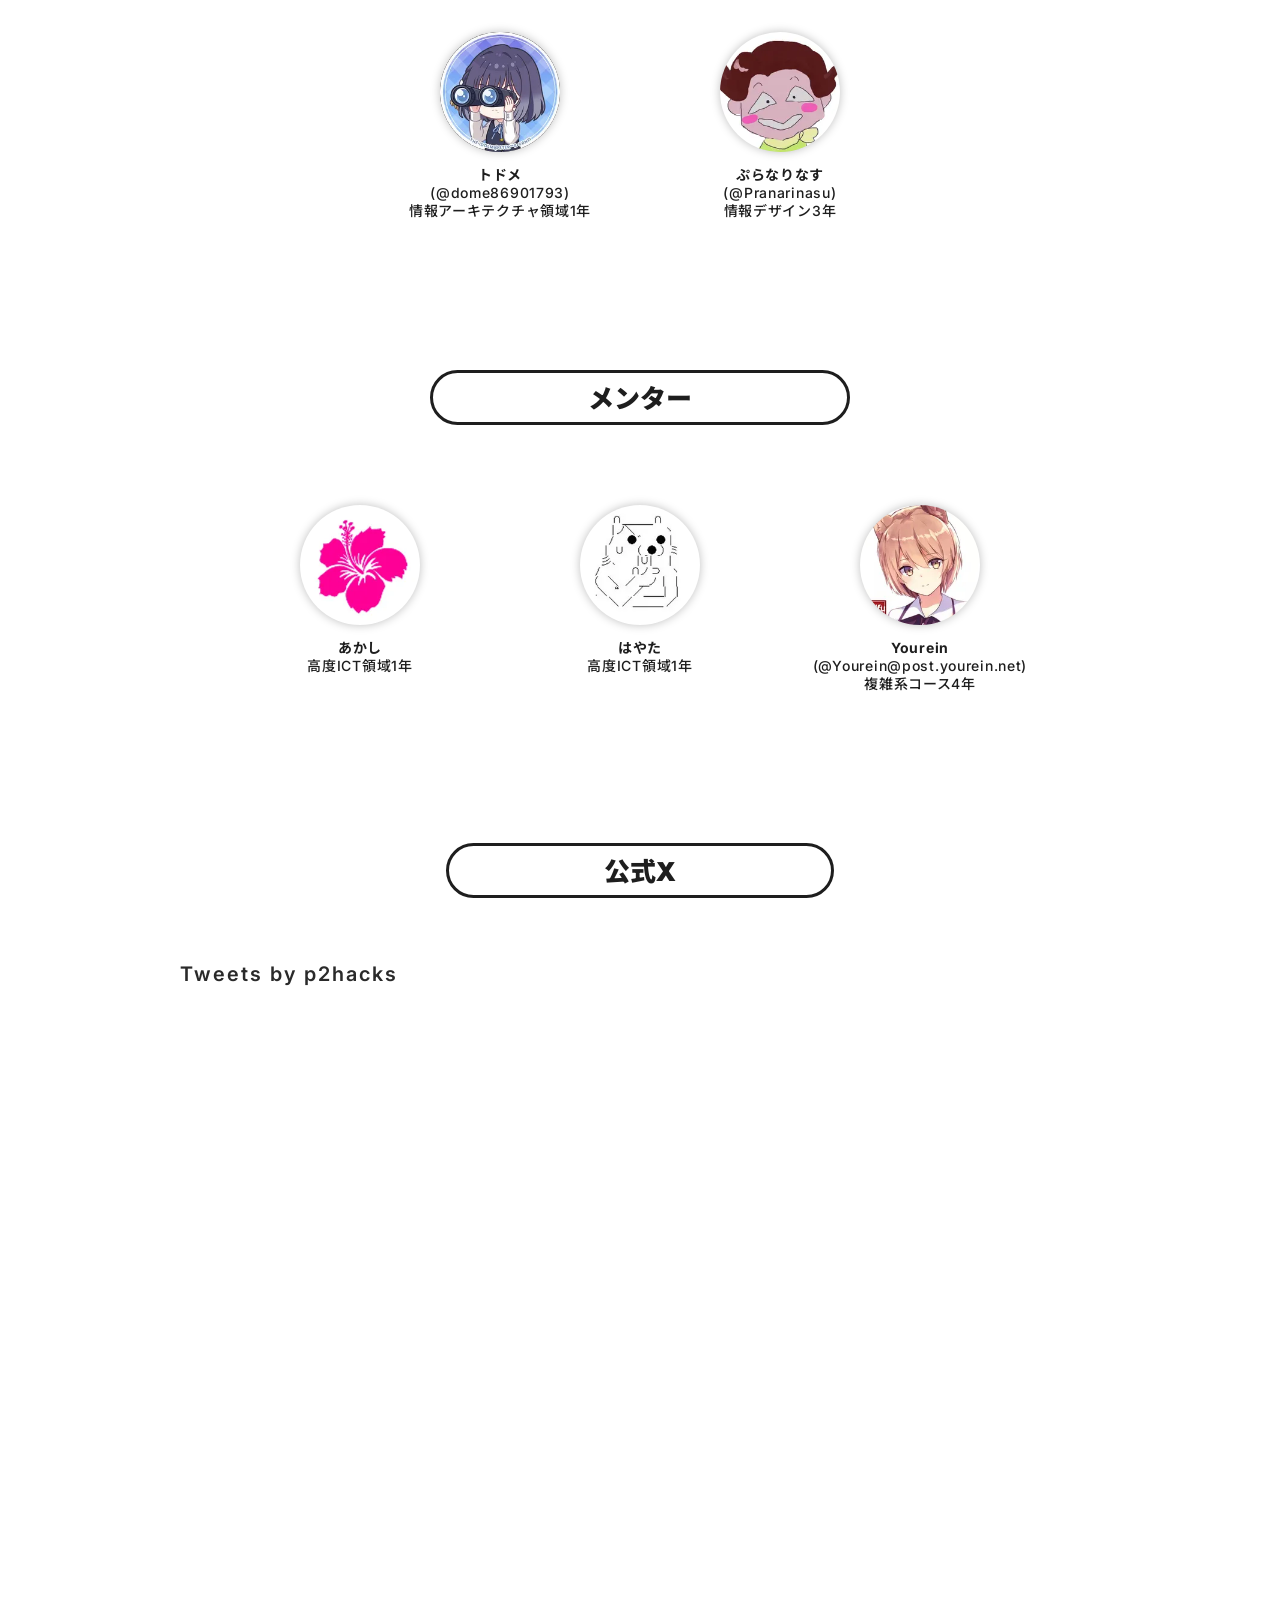
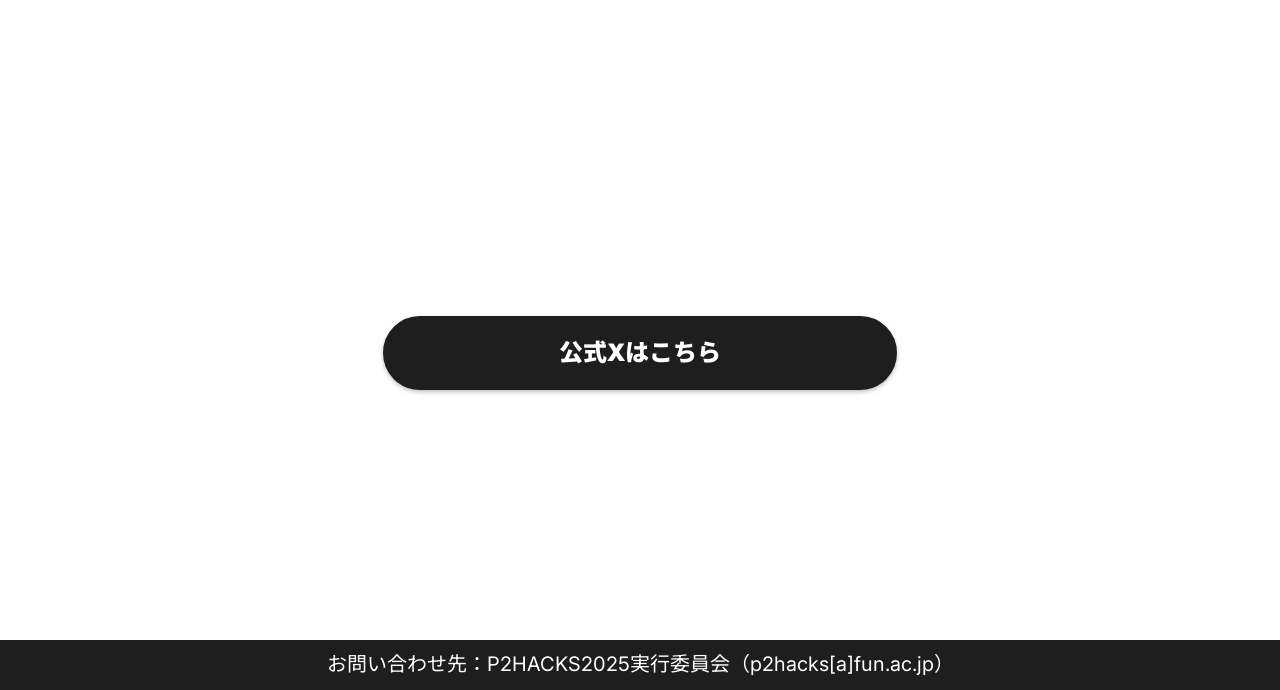
==== commit d34b8917: "Sync" ====
--- a/index.html
+++ b/index.html
@@ -77,7 +77,7 @@
 
     loaderDiv.remove();
   })();
-</script> <div class="Hero" data-astro-cid-bbe6dxrz>  <video class="HeroBackground" autoplay playsinline loop muted preload="auto" poster="/hero-background-fallback.jpg" data-astro-cid-j7pv25f6> <!-- I'm very happy with the video quality of AV1. It weights only 473KB without any visual mess. That's fascinating! --> <source src="/hero-background-av1.webm" type="video/webm; codecs=&quot;av01.0.05M.08&quot;" data-astro-cid-j7pv25f6> <source src="/hero-background-vp9.webm" type="video/webm; codecs=&quot;vp09.00.31.08&quot;" data-astro-cid-j7pv25f6> <source src="/hero-background-h264.webm" type="video/mp4" data-astro-cid-j7pv25f6> </video> <div class="HeroBox" data-astro-cid-j7pv25f6> <h1 data-astro-cid-j7pv25f6> <img src="/astroassets/logo-hero.ChKYZu2S_Z1v4swz.svg" style="display: block;" loading="eager" alt="P2HACKS2025 2025/12/13 - 2025/12/21" data-astro-cid-j7pv25f6 width="588" height="477" decoding="async"> </h1> <div class="HeroStatus" data-astro-cid-j7pv25f6>参加申込受付中</div> </div>  </div>  <div class="Article" data-astro-cid-q7kxohas>  <div class="Container" data-astro-cid-d6puh33w> <div class="inner" data-astro-cid-d6puh33w>  <section data-astro-cid-j7pv25f6> <h2 data-astro-cid-j7pv25f6> <div class="ArticleTitle" data-astro-cid-sxfw5txc> <div class="main" data-astro-cid-sxfw5txc> <div class="TrimLineFader" data-fader data-astro-cid-slod673q> <div class="inner" data-astro-cid-slod673q>  
+</script> <div class="Hero" data-astro-cid-bbe6dxrz>  <video class="HeroBackground" autoplay playsinline loop muted preload="auto" poster="/hero-background-fallback.jpg" data-astro-cid-j7pv25f6> <!-- I'm very happy with the video quality of AV1. It weights only 473KB without any visual mess. That's fascinating! --> <source src="/hero-background-av1.webm" type="video/webm; codecs=&quot;av01.0.05M.08&quot;" data-astro-cid-j7pv25f6> <source src="/hero-background-vp9.webm" type="video/webm; codecs=&quot;vp09.00.31.08&quot;" data-astro-cid-j7pv25f6> <source src="/hero-background-h264.webm" type="video/mp4" data-astro-cid-j7pv25f6> </video> <div class="HeroBox" data-astro-cid-j7pv25f6> <h1 data-astro-cid-j7pv25f6> <img src="/astroassets/logo-hero.ChKYZu2S_Z1v4swz.svg" style="display: block;" loading="eager" alt="P2HACKS2025 2025/12/13 - 2025/12/21" data-astro-cid-j7pv25f6 width="588" height="477" decoding="async"> </h1> <div class="HeroStatus" data-astro-cid-j7pv25f6><!--参加申込受付中--></div> </div>  </div>  <div class="Article" data-astro-cid-q7kxohas>  <div class="Container" data-astro-cid-d6puh33w> <div class="inner" data-astro-cid-d6puh33w>  <section data-astro-cid-j7pv25f6> <h2 data-astro-cid-j7pv25f6> <div class="ArticleTitle" data-astro-cid-sxfw5txc> <div class="main" data-astro-cid-sxfw5txc> <div class="TrimLineFader" data-fader data-astro-cid-slod673q> <div class="inner" data-astro-cid-slod673q>  
 What is P2HACKS?
   </div> </div>   </div> <div class="sub" data-astro-cid-sxfw5txc> <div class="TrimLineFader" data-fader data-astro-cid-slod673q> <div class="inner" data-astro-cid-slod673q> P2HACKSってなに？ </div> </div>   </div> </div>  </h2> <div style="height: 3em;"></div> <p data-astro-cid-j7pv25f6> <div class="ArticleDescription" data-astro-cid-cta3o4h5> 
 はこだて未来大学の学部3年次に行われるプロジェクト学習を控えた、<br class="PcBr" data-astro-cid-5ppyrame> 
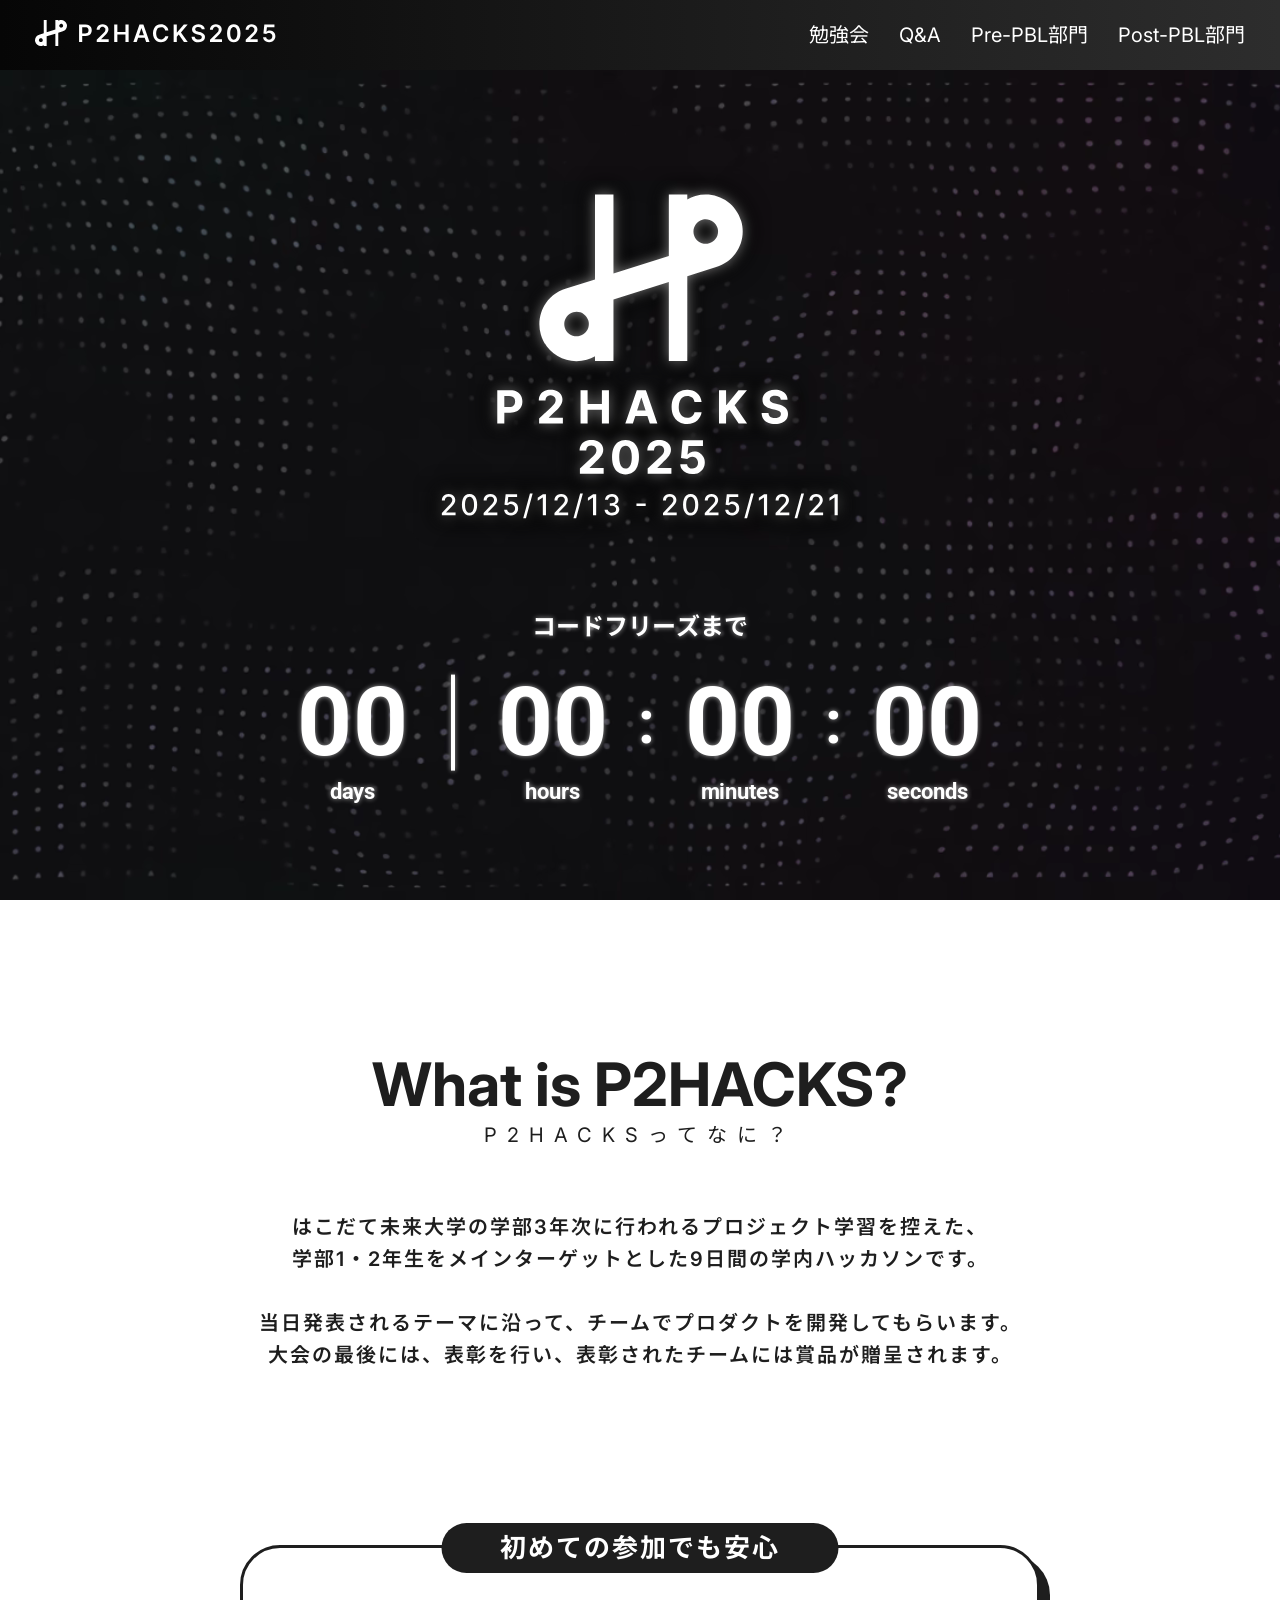
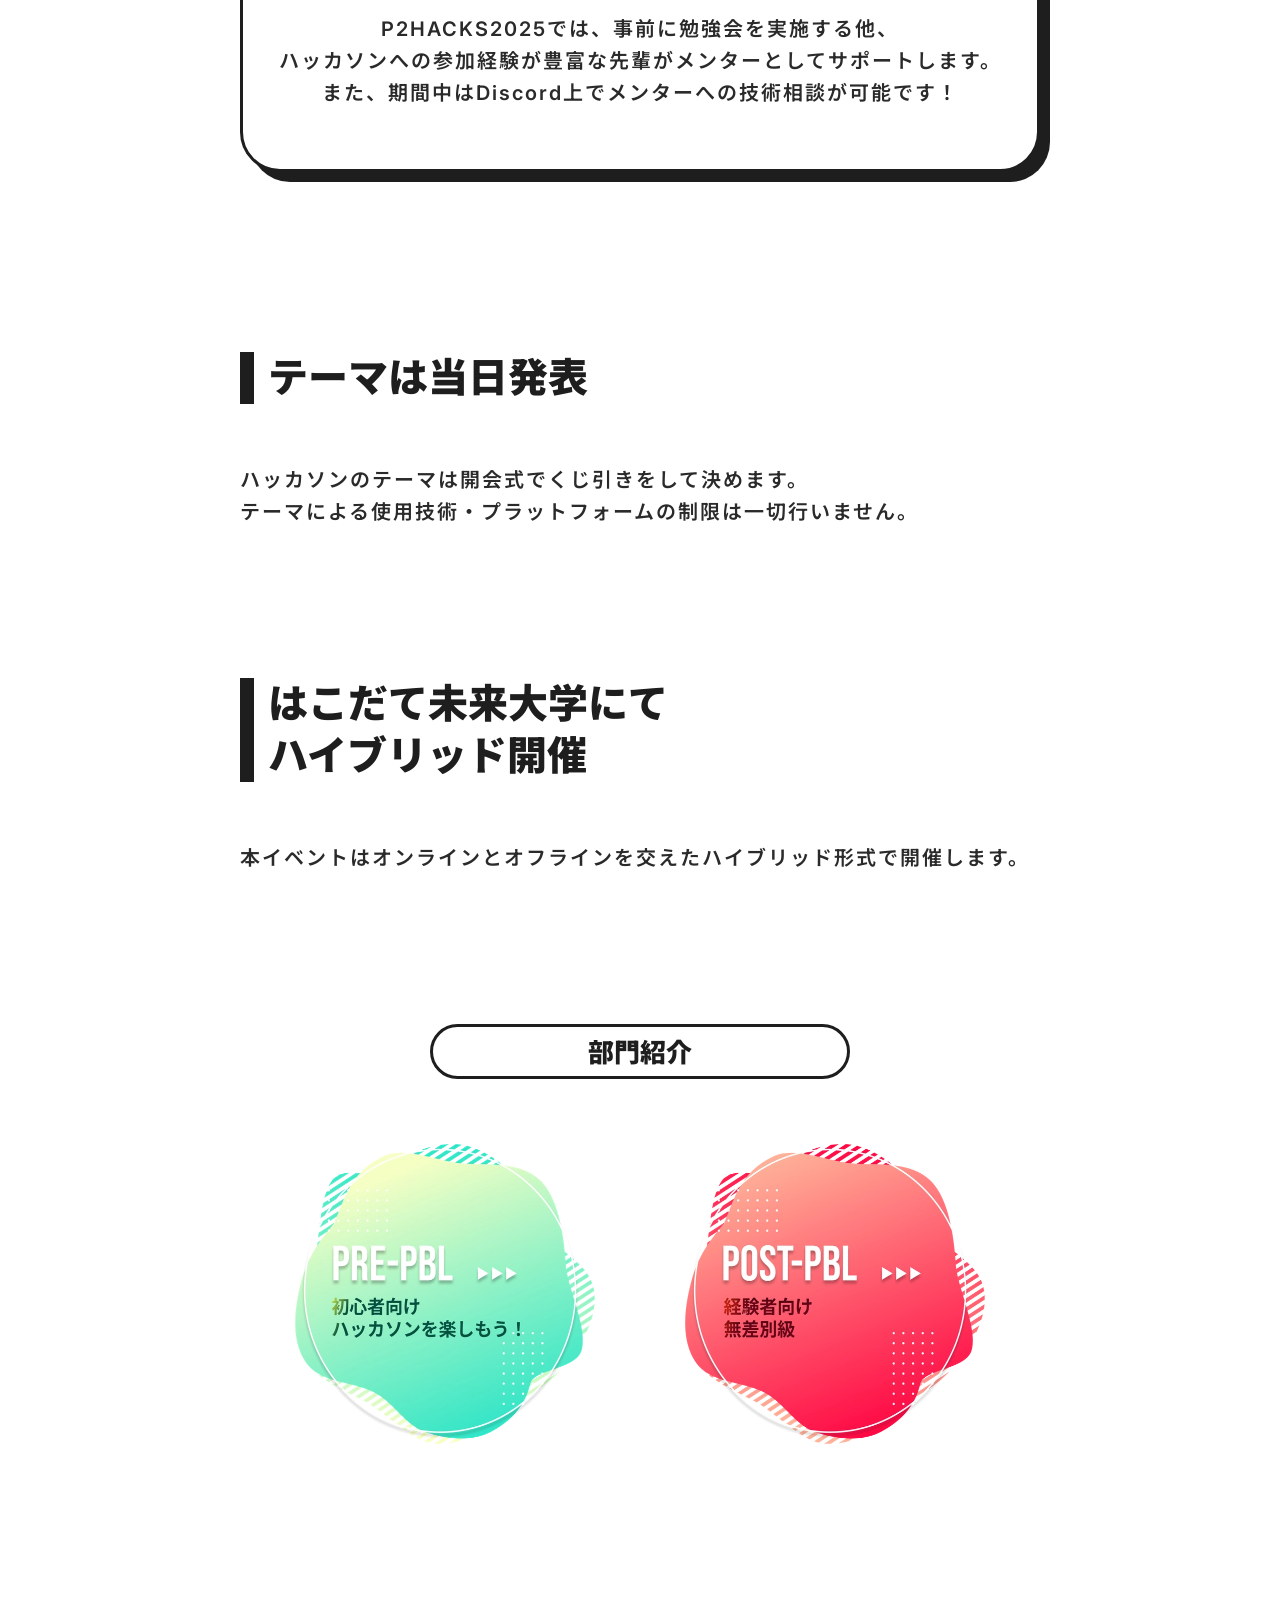
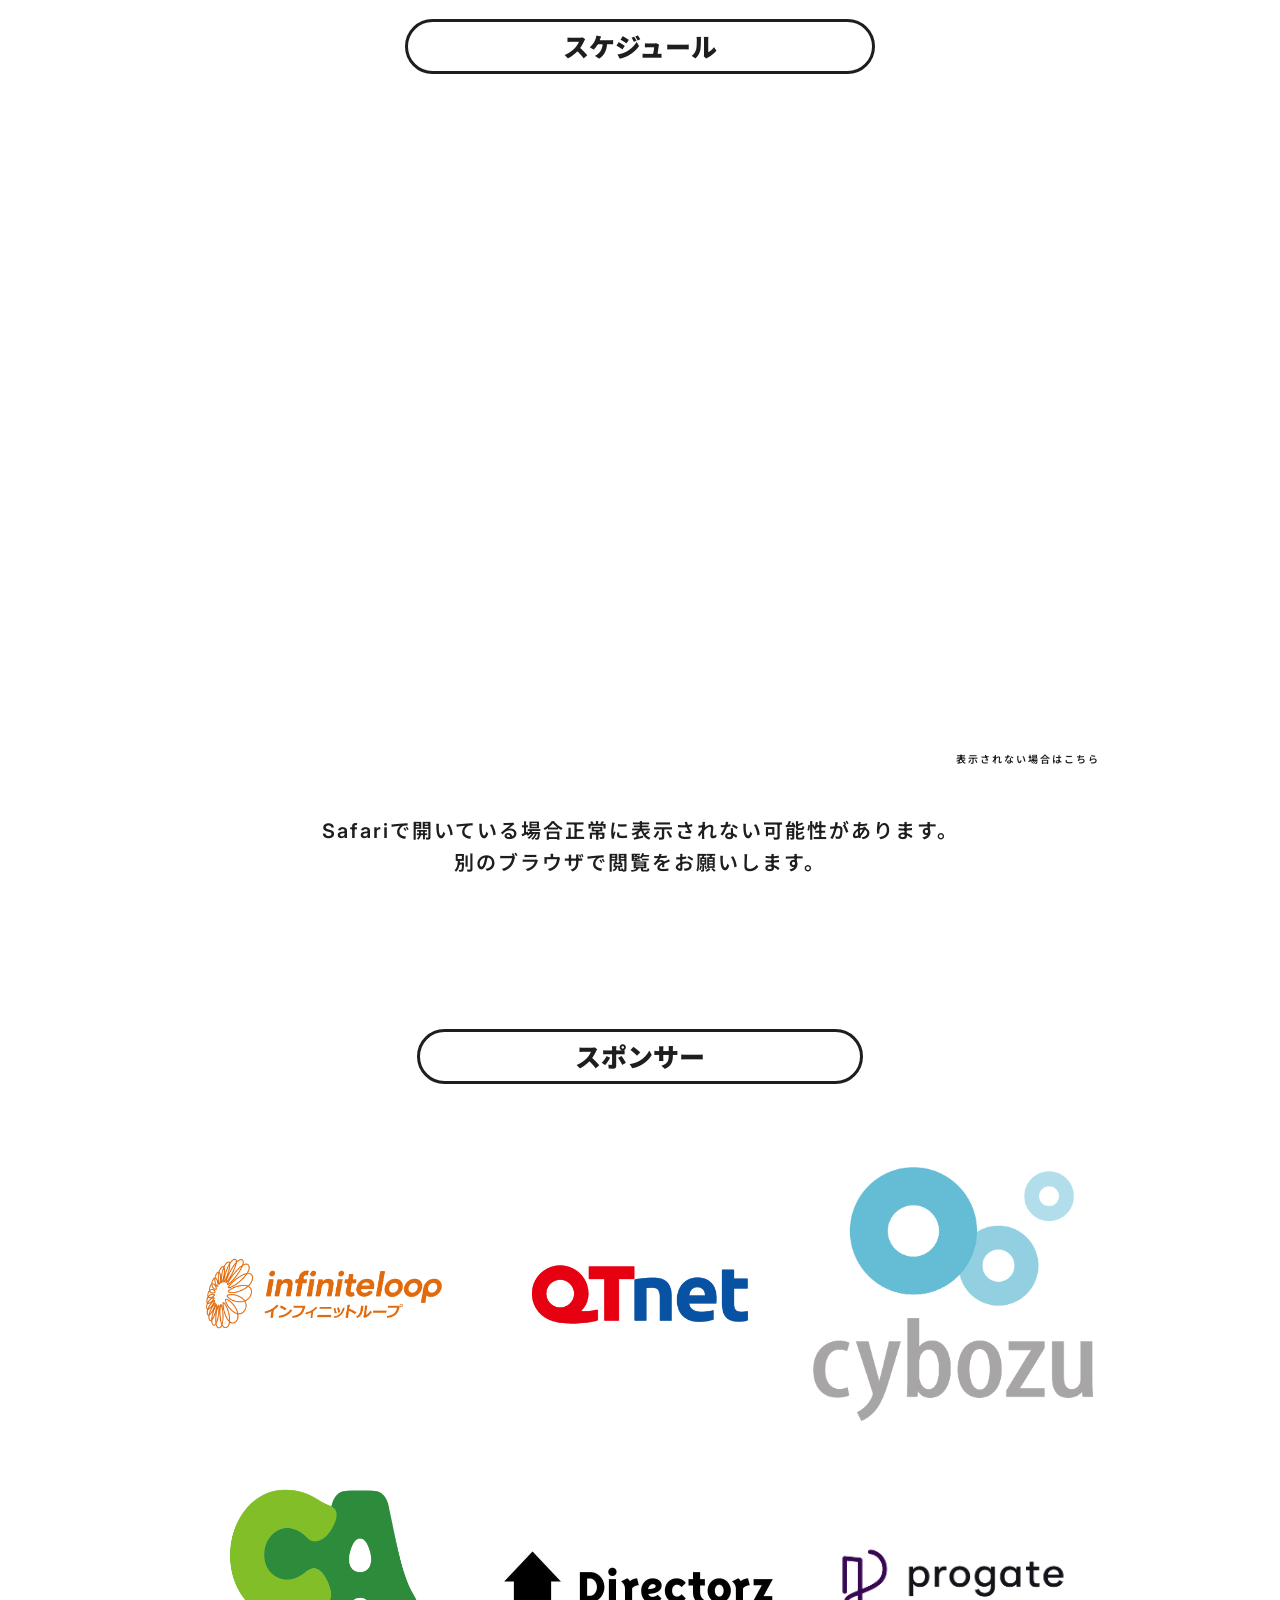
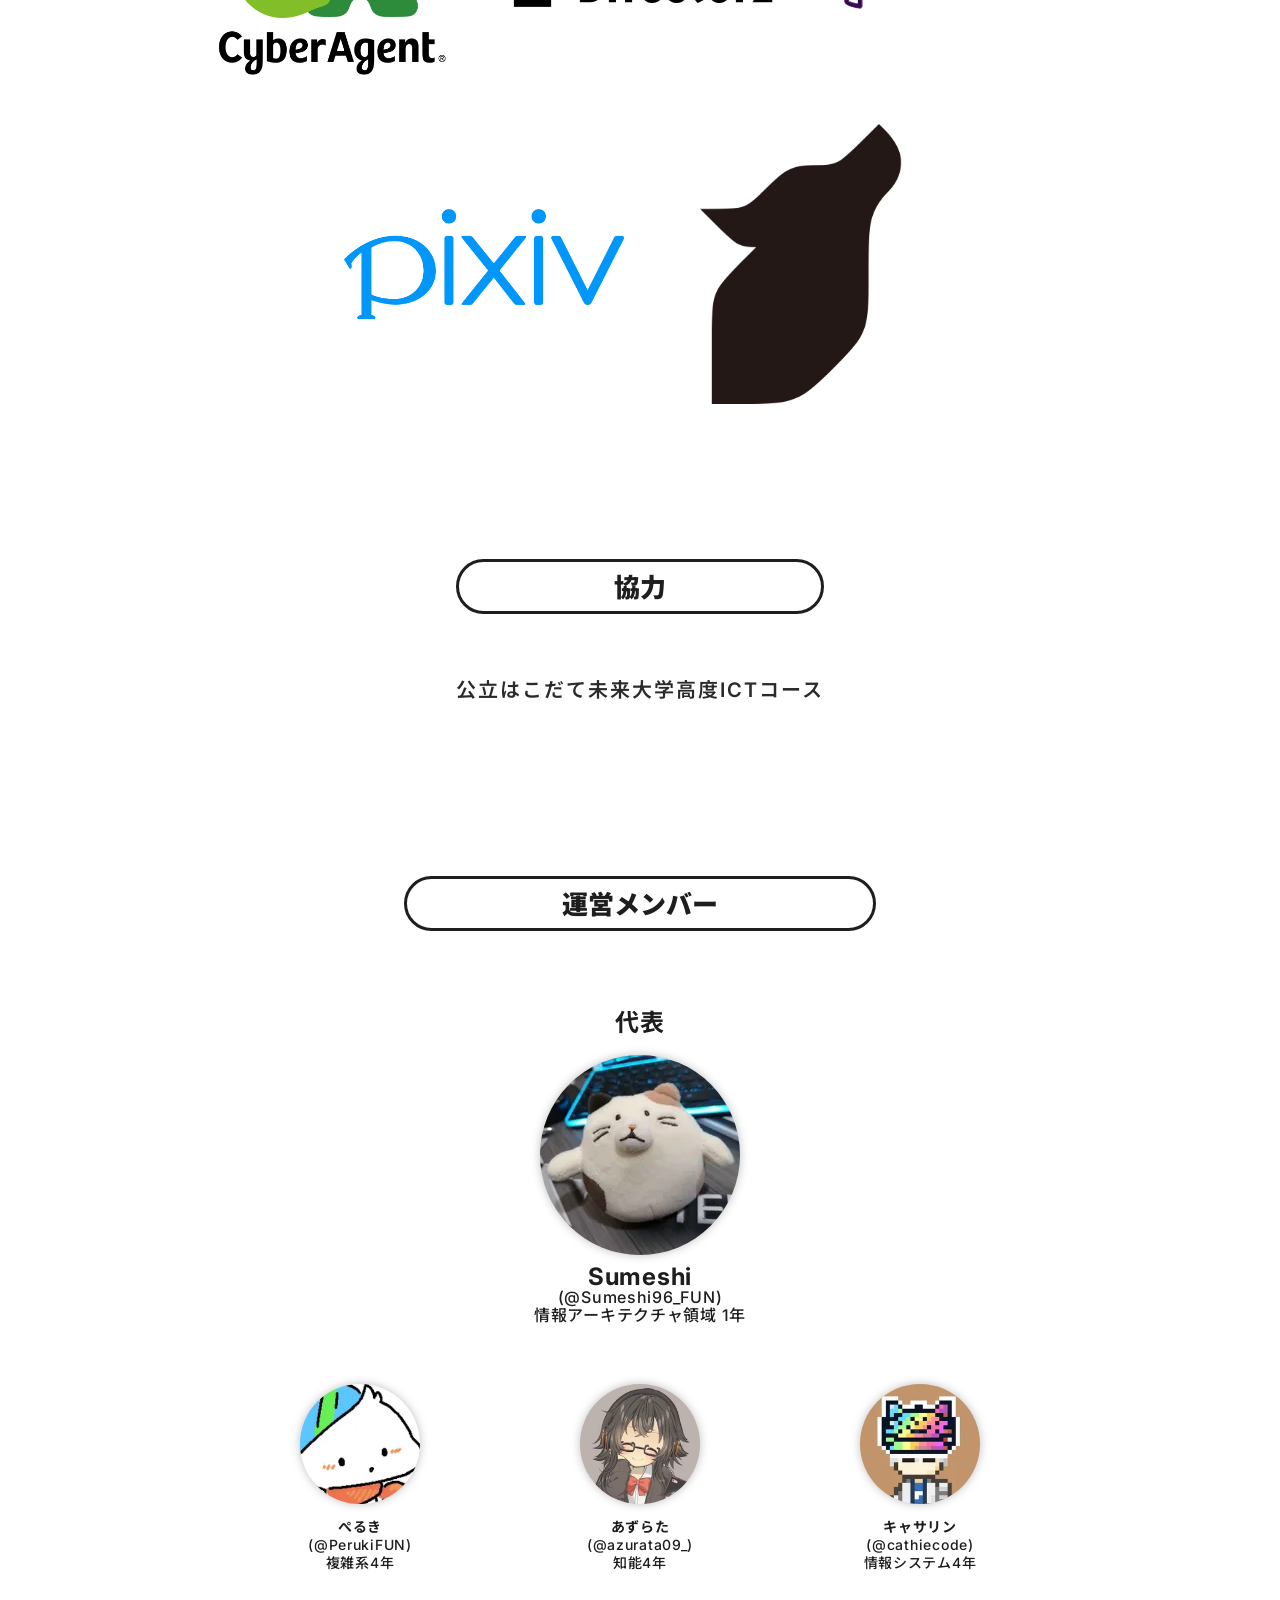
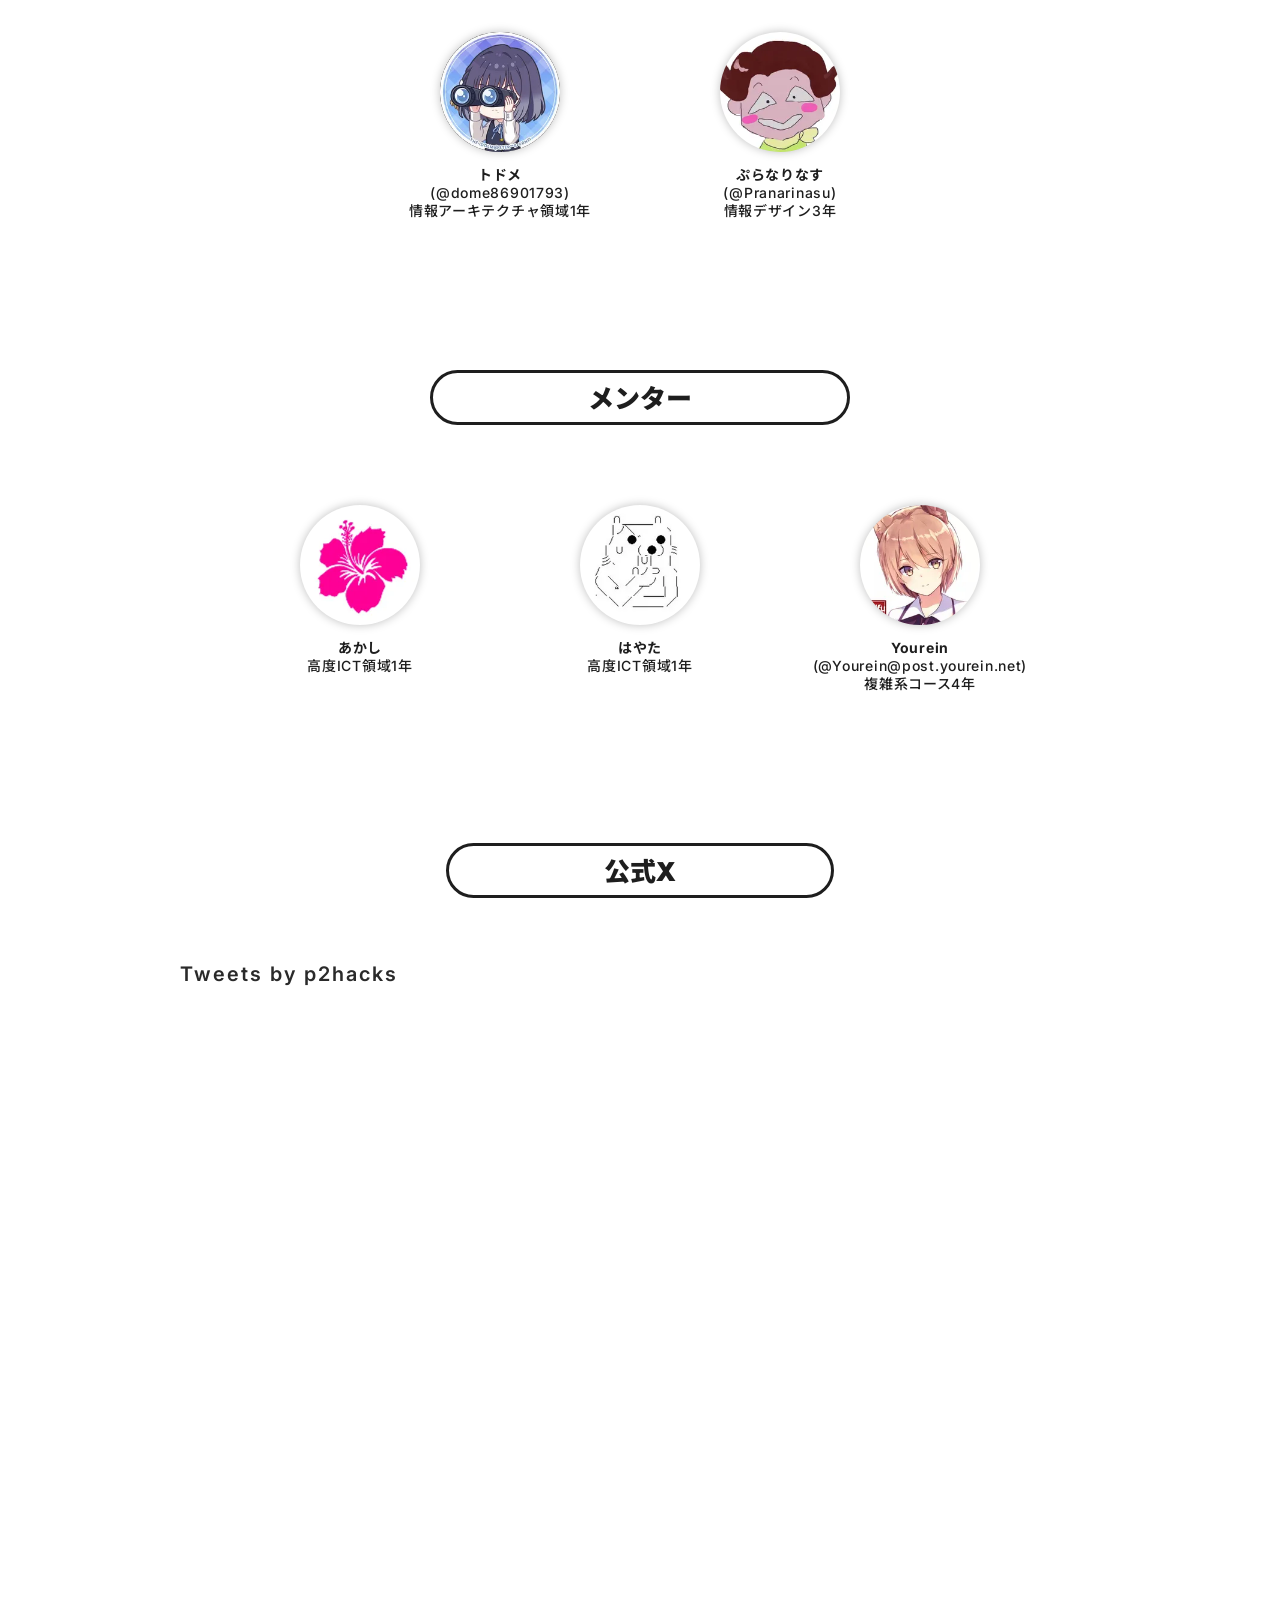
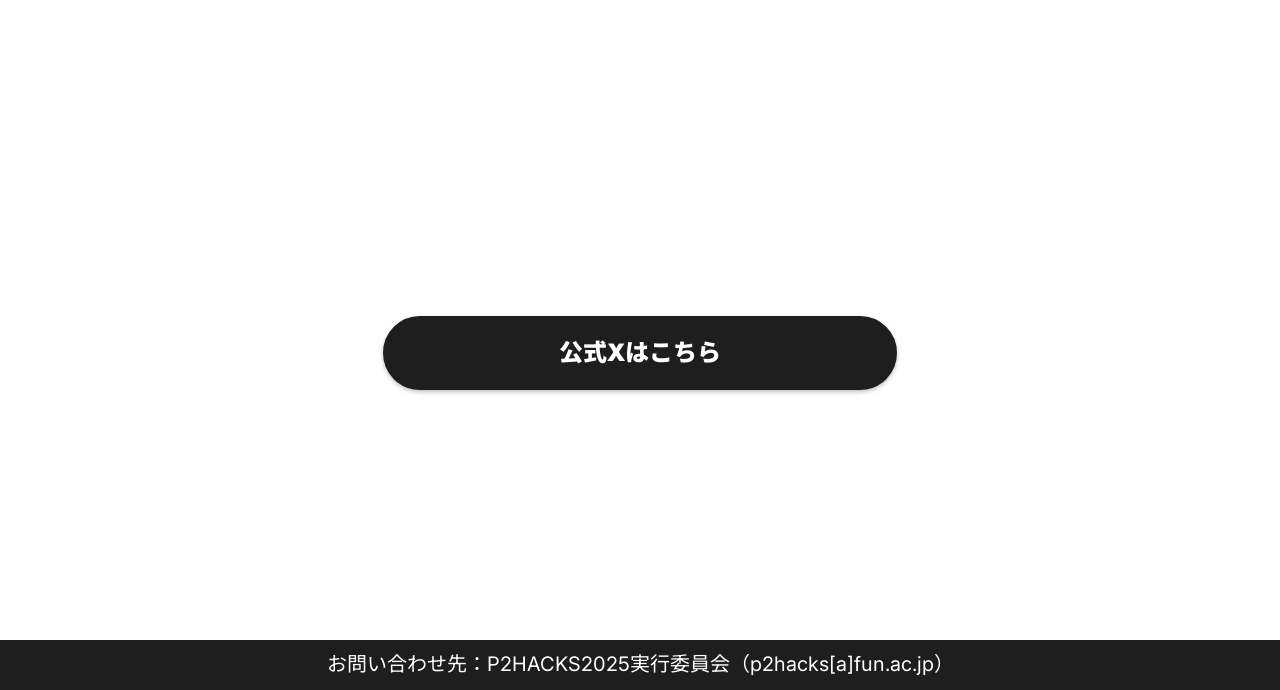
==== commit 48182db1: "Sync" ====
--- a/index.html
+++ b/index.html
@@ -1,5 +1,5 @@
-<!DOCTYPE html><html lang="ja"> <head><meta charset="UTF-8"><meta name="viewport" content="width=device-width, initial-scale=1.0"><title>P2HACKS2025</title><link rel="preconnect" href="https://fonts.googleapis.com"><link rel="preconnect" href="https://fonts.gstatic.com" crossorigin><link href="https://fonts.googleapis.com/css2?family=Inter:ital,opsz,wght@0,14..32,100..900;1,14..32,100..900&family=Noto+Sans+JP:wght@100..900&family=Noto+Sans:ital,wght@0,100..900;1,100..900&display=swap" rel="stylesheet"><link rel="icon" href="/favicon.ico"><meta property="og:title" content="P2HACKS"><meta property="og:site_name" content="P2HACKS"><meta property="og:url" content="https://p2hacks2025.github.io/"><meta property="og:image" content="https://p2hacks2025.github.io/ogp2025.png"><meta property="og:type" content="website"><meta property="og:title" content="P2HACKS"><meta property="og:site_name" content="P2HACKS"><meta property="og:url" content="https://p2hacks2025.github.io/"><meta property="og:image" content="https://p2hacks2025.github.io/ogp2025.png"><meta property="og:type" content="website"><meta name="twitter:card" content="summary_large_image"><!-- <ViewTransitions /> --><link rel="stylesheet" href="/astroassets/index.sSJugwMv.css">
-<link rel="stylesheet" href="/astroassets/index.DZ_i_Jl5.css">
+<!DOCTYPE html><html lang="ja"> <head><meta charset="UTF-8"><meta name="viewport" content="width=device-width, initial-scale=1.0"><title>P2HACKS2025</title><link rel="preconnect" href="https://fonts.googleapis.com"><link rel="preconnect" href="https://fonts.gstatic.com" crossorigin><link href="https://fonts.googleapis.com/css2?family=Inter:ital,opsz,wght@0,14..32,100..900;1,14..32,100..900&family=Noto+Sans+JP:wght@100..900&family=Noto+Sans:ital,wght@0,100..900;1,100..900&family=Roboto:wght@400;700&display=swap" rel="stylesheet"><link rel="icon" href="/favicon.ico"><meta property="og:title" content="P2HACKS"><meta property="og:site_name" content="P2HACKS"><meta property="og:url" content="https://p2hacks2025.github.io/"><meta property="og:image" content="https://p2hacks2025.github.io/ogp2025.png"><meta property="og:type" content="website"><meta property="og:title" content="P2HACKS"><meta property="og:site_name" content="P2HACKS"><meta property="og:url" content="https://p2hacks2025.github.io/"><meta property="og:image" content="https://p2hacks2025.github.io/ogp2025.png"><meta property="og:type" content="website"><meta name="twitter:card" content="summary_large_image"><!-- <ViewTransitions /> --><link rel="stylesheet" href="/astroassets/index.sSJugwMv.css">
+<link rel="stylesheet" href="/astroassets/index.B_7oQ40J.css">
 <style>.TrimLineFader[data-astro-cid-slod673q]{display:inline-block;position:relative}.TrimLineFader[data-astro-cid-slod673q].block{display:block}.inner[data-astro-cid-slod673q]{display:inline-block;visibility:hidden;transition:visibility step-end .25s;@media (prefers-reduced-motion: reduce){visibility:visible}}.TrimLineFader[data-astro-cid-slod673q].block .inner[data-astro-cid-slod673q]{display:block}.TrimLineFader[data-astro-cid-slod673q]:before{position:absolute;background-color:var(--color-text);inset:0;opacity:0;content:" "}.TrimLineFader[data-astro-cid-slod673q].is-visible .inner[data-astro-cid-slod673q]{visibility:visible}.TrimLineFader[data-astro-cid-slod673q].is-visible:before{animation:FadingCover ease-in-out .5s forwards;@media (prefers-reduced-motion: reduce){animation:none;opacity:0}}@keyframes FadingCover{0%{transform:scaleX(0);transform-origin:0 0;opacity:0}49%{transform:scaleX(1);transform-origin:0 0;opacity:1}50%{transform:scaleX(1);transform-origin:100% 100%;opacity:1}99%{transform:scaleX(0);transform-origin:100% 100%;opacity:0}to{transform:scaleX(0);transform-origin:100% 100%;opacity:0}}
 .ArticleDescription[data-astro-cid-cta3o4h5]{text-align:center;font-weight:600;@media screen and (min-width: 590px){line-height:160%;letter-spacing:.1em}}.ArticleSection[data-astro-cid-worou3s5]{font-weight:600}.main[data-astro-cid-sxfw5txc]{font-size:3em;text-align:center;color:var(--color-text);font-weight:700;font-family:Inter}.sub[data-astro-cid-sxfw5txc]{color:var(--color-text);text-align:center;font-size:1em;font-weight:400;line-height:160%;letter-spacing:.5em}.WrappedBox[data-astro-cid-642ucxle]{padding-top:24px}.box[data-astro-cid-642ucxle]{position:relative;border-radius:40px;border:3px solid var(--color-text);background:#fff;box-shadow:10px 10px 0 0 var(--color-text);padding:40px 25px 35px;color:var(--color-text-alt);text-align:center;font-style:normal;font-weight:600;line-height:160%;letter-spacing:.1em;@media screen and (min-width: 1025px){padding:65px 20px 60px}}.title[data-astro-cid-642ucxle]{box-sizing:border-box;position:absolute;top:0;left:50%;transform:translate(-50%,-50%);border-radius:30px;background:var(--color-text);padding:0 25px;height:2.5rem;line-height:2.5rem;vertical-align:middle;word-break:keep-all;color:#fff;text-align:center;font-size:1.3em;font-weight:900;@media screen and (min-width: 1025px){padding:0 40px;min-width:50%}}
 .SectionParagraph[data-astro-cid-y54r4ufh]{margin:30px 0 0;color:var(--color-text-alt);font-weight:600;line-height:160%;letter-spacing:.1em;padding:0;@media screen and (min-width: 590px){margin:60px 0 0}}.SectionTitle[data-astro-cid-azbpcp4f]{display:inline-block;color:var(--color-text);font-size:2em;font-style:normal;font-weight:900;line-height:1.3em;width:100%}.inner[data-astro-cid-azbpcp4f]{padding-left:.35em;border-left:var(--color-text) solid .35em}
@@ -77,7 +77,50 @@
 
     loaderDiv.remove();
   })();
-</script> <div class="Hero" data-astro-cid-bbe6dxrz>  <video class="HeroBackground" autoplay playsinline loop muted preload="auto" poster="/hero-background-fallback.jpg" data-astro-cid-j7pv25f6> <!-- I'm very happy with the video quality of AV1. It weights only 473KB without any visual mess. That's fascinating! --> <source src="/hero-background-av1.webm" type="video/webm; codecs=&quot;av01.0.05M.08&quot;" data-astro-cid-j7pv25f6> <source src="/hero-background-vp9.webm" type="video/webm; codecs=&quot;vp09.00.31.08&quot;" data-astro-cid-j7pv25f6> <source src="/hero-background-h264.webm" type="video/mp4" data-astro-cid-j7pv25f6> </video> <div class="HeroBox" data-astro-cid-j7pv25f6> <h1 data-astro-cid-j7pv25f6> <img src="/astroassets/logo-hero.ChKYZu2S_Z1v4swz.svg" style="display: block;" loading="eager" alt="P2HACKS2025 2025/12/13 - 2025/12/21" data-astro-cid-j7pv25f6 width="588" height="477" decoding="async"> </h1> <div class="HeroStatus" data-astro-cid-j7pv25f6><!--参加申込受付中--></div> </div>  </div>  <div class="Article" data-astro-cid-q7kxohas>  <div class="Container" data-astro-cid-d6puh33w> <div class="inner" data-astro-cid-d6puh33w>  <section data-astro-cid-j7pv25f6> <h2 data-astro-cid-j7pv25f6> <div class="ArticleTitle" data-astro-cid-sxfw5txc> <div class="main" data-astro-cid-sxfw5txc> <div class="TrimLineFader" data-fader data-astro-cid-slod673q> <div class="inner" data-astro-cid-slod673q>  
+</script> <div class="Hero" data-astro-cid-bbe6dxrz>  <video class="HeroBackground" autoplay playsinline loop muted preload="auto" poster="/hero-background-fallback.jpg" data-astro-cid-j7pv25f6> <!-- I'm very happy with the video quality of AV1. It weights only 473KB without any visual mess. That's fascinating! --> <source src="/hero-background-av1.webm" type="video/webm; codecs=&quot;av01.0.05M.08&quot;" data-astro-cid-j7pv25f6> <source src="/hero-background-vp9.webm" type="video/webm; codecs=&quot;vp09.00.31.08&quot;" data-astro-cid-j7pv25f6> <source src="/hero-background-h264.webm" type="video/mp4" data-astro-cid-j7pv25f6> </video> <div class="HeroBox" data-astro-cid-j7pv25f6> <h1 data-astro-cid-j7pv25f6> <img src="/astroassets/logo-hero.ChKYZu2S_Z1v4swz.svg" loading="eager" alt="P2HACKS2025 2025/12/13 - 2025/12/21" data-astro-cid-j7pv25f6 width="588" height="477" decoding="async"> </h1> <div class="HeroStatus" data-astro-cid-j7pv25f6> <div data-astro-cid-j7pv25f6>コードフリーズまで</div> <div style="height: 1em;"></div> <div class="Countdown" data-date="1766242799" data-countdown data-astro-cid-rice64zl> <div class="dateElement" data-astro-cid-rice64zl> <div class="dateElementNumber" data-countdown-day data-astro-cid-rice64zl></div> <div class="dateElementUnit" data-astro-cid-rice64zl>days</div> </div> <div class="dateElement" data-astro-cid-rice64zl> <div class="vertical" data-astro-cid-rice64zl></div> <div class="dateElementUnit" data-astro-cid-rice64zl>&nbsp;</div> </div> <div class="dateElement" data-astro-cid-rice64zl> <div class="dateElementNumber" data-countdown-hour data-astro-cid-rice64zl></div> <div class="dateElementUnit" data-astro-cid-rice64zl>hours</div> </div> <div class="dateElement" data-astro-cid-rice64zl> <div class="dateElementColon" data-astro-cid-rice64zl>:</div> <div class="dateElementUnit" data-astro-cid-rice64zl>&nbsp</div> </div> <div class="dateElement" data-astro-cid-rice64zl> <div class="dateElementNumber" data-countdown-minutes data-astro-cid-rice64zl></div> <div class="dateElementUnit" data-astro-cid-rice64zl>minutes</div> </div> <div class="dateElement" data-astro-cid-rice64zl> <div class="dateElementColon" data-astro-cid-rice64zl>:</div> <div class="dateElementUnit" data-astro-cid-rice64zl>&nbsp</div> </div> <div class="dateElement" data-astro-cid-rice64zl> <div class="dateElementNumber" data-countdown-seconds data-astro-cid-rice64zl></div> <div class="dateElementUnit" data-astro-cid-rice64zl>seconds</div> </div> </div>  <script>
+  (() => {
+    const [dayContainer, hourContainer, minutesContainer, secondsContainer] = [
+      "day",
+      "hour",
+      "minutes",
+      "seconds",
+    ].map((dataId) => {
+      const containers = document.querySelectorAll(`[data-countdown-${dataId}`);
+      return containers[containers.length - 1];
+    });
+
+    const containers = document.querySelectorAll(`[data-countdown]`);
+    const container = containers[containers.length - 1];
+
+    const date = Number.parseInt(container.dataset["date"]);
+
+    setInterval(() => {
+      const now = Date.now() / 1000;
+
+      const duration = date - now;
+
+      const isAfter = duration < 0;
+
+      if (isAfter) {
+        dayContainer.textContent = `00`;
+        hourContainer.textContent = `00`;
+        minutesContainer.textContent = `00`;
+        secondsContainer.textContent = `00`;
+        return;
+      }
+
+      const seconds = Math.floor(duration % 60);
+      const minutes = Math.floor((duration % (60 * 60)) / 60);
+      const hour = Math.floor((duration % (24 * 60 * 60)) / (60 * 60));
+      const day = Math.floor(duration / (24 * 60 * 60));
+
+      dayContainer.textContent = `0${day}`.slice(-2);
+      hourContainer.textContent = `0${hour}`.slice(-2);
+      minutesContainer.textContent = `0${minutes}`.slice(-2);
+      secondsContainer.textContent = `0${seconds}`.slice(-2);
+    }, 1000);
+  })();
+</script> </div> </div>  </div>  <div class="Article" data-astro-cid-q7kxohas>  <div class="Container" data-astro-cid-d6puh33w> <div class="inner" data-astro-cid-d6puh33w>  <section data-astro-cid-j7pv25f6> <h2 data-astro-cid-j7pv25f6> <div class="ArticleTitle" data-astro-cid-sxfw5txc> <div class="main" data-astro-cid-sxfw5txc> <div class="TrimLineFader" data-fader data-astro-cid-slod673q> <div class="inner" data-astro-cid-slod673q>  
 What is P2HACKS?
   </div> </div>   </div> <div class="sub" data-astro-cid-sxfw5txc> <div class="TrimLineFader" data-fader data-astro-cid-slod673q> <div class="inner" data-astro-cid-slod673q> P2HACKSってなに？ </div> </div>   </div> </div>  </h2> <div style="height: 3em;"></div> <p data-astro-cid-j7pv25f6> <div class="ArticleDescription" data-astro-cid-cta3o4h5> 
 はこだて未来大学の学部3年次に行われるプロジェクト学習を控えた、<br class="PcBr" data-astro-cid-5ppyrame> 
--- a/astroassets/index.B_7oQ40J.css
+++ b/astroassets/index.B_7oQ40J.css
@@ -0,0 +1 @@
+.Hero[data-astro-cid-bbe6dxrz]{position:relative;height:calc(100vh - 60px);min-height:40vw;@media screen and (min-width: 1025px){height:calc(100vh - 70px);max-height:150vw}}.WrappedHeadding[data-astro-cid-npi7spkl]{text-align:center}.inner[data-astro-cid-npi7spkl]{display:inline-block;border-radius:999px;border:solid 3px var(--color-text);color:var(--color-text);text-align:center;font-size:1.3em;font-style:normal;font-weight:900;line-height:2em;padding:0 20px;@media screen and (min-width: 1025px){height:49px;padding:0 155px}}.Member[data-astro-cid-exjcnk3b]{display:block;color:var(--color-text);text-decoration:none;text-align:center;font-family:Inter,Noto Sans JP;font-size:13px;font-style:normal;font-weight:500;line-height:18px;letter-spacing:.72px;text-wrap:nowrap;@media screen and (min-width: 1025px){font-size:14px}}.Member[data-astro-cid-exjcnk3b].is-large{font-size:16px}.Member[data-astro-cid-exjcnk3b].is-large .image[data-astro-cid-exjcnk3b]{width:200px;height:200px}.image[data-astro-cid-exjcnk3b]{display:inline-block;width:120px;height:120px;margin:10px 0;border-radius:999px;background:#d3d3d3 50% / cover no-repeat;box-shadow:0 0 10px #00000040;@media screen and (min-width: 590px){width:120px;height:120px}}.role[data-astro-cid-exjcnk3b],.name[data-astro-cid-exjcnk3b]{font-weight:700}.is-large[data-astro-cid-exjcnk3b] .role[data-astro-cid-exjcnk3b]{font-size:24px;line-height:44px}.is-large[data-astro-cid-exjcnk3b] .name[data-astro-cid-exjcnk3b]{font-size:24px}.long-handle[data-astro-cid-exjcnk3b]{font-size:10px;@media screen and (min-width: 1025px){font-size:14px}}.MemberGallery[data-astro-cid-cjfoe7jl]{display:flex;justify-content:center}.inner[data-astro-cid-cjfoe7jl]{display:flex;flex-wrap:wrap;justify-content:center;margin-top:70px;gap:40px 0;@media screen and (min-width: 1025px){gap:50px 40px;width:800px}}.MemberGalleryItem[data-astro-cid-3u6icvsj]{text-align:center;width:50%;@media screen and (min-width: 1025px){width:240px}}.is-large[data-astro-cid-3u6icvsj]{display:flex;justify-content:center;width:100%}.ButtonB[data-astro-cid-sdbsc254]{padding:19px 54px;border:solid 4px var(--color-text);border-radius:67px;background-color:var(--color-text);box-shadow:0 2px 4px #00000040;color:#fff;text-align:center;font-size:1.2em;font-weight:900;transition:background-color .3s ease,color .3s ease;cursor:pointer;@media screen and (min-width: 590px){min-width:514px}}.ButtonB[data-astro-cid-sdbsc254]:hover{background-color:#fff;color:#000}.Gallery[data-astro-cid-ihllb3az]{display:flex;gap:20px;flex-wrap:wrap;justify-content:center;align-items:center;overflow:hidden;@media screen and (min-width: 1025px){gap:33px}}.Countdown[data-astro-cid-rice64zl]{display:flex;gap:.5em;justify-content:center;align-items:center;text-align:center}.vertical[data-astro-cid-rice64zl]{width:.15em;height:4em;background-color:#fff;margin:0 1.3em}.dateElementNumber[data-astro-cid-rice64zl]{color:#fff;font-family:Roboto;font-size:4em;font-weight:700}.dateElementUnit[data-astro-cid-rice64zl]{color:#fff;font-family:Roboto;font-size:.9em;font-weight:700}.dateElementColon[data-astro-cid-rice64zl]{color:#fff;font-family:Roboto;font-size:2.5em;font-weight:700;padding:.3em}.twitter-timeline{width:100%!important;height:100%!important}.HeroInner[data-astro-cid-j7pv25f6]{position:absolute;inset:0;background-color:#000}.HeroBackground[data-astro-cid-j7pv25f6]{position:absolute;inset:0;width:100%;height:100%;object-fit:cover;@media (prefers-reduced-motion: reduce){filter:brightness(0)}}.HeroBox[data-astro-cid-j7pv25f6]{position:absolute;left:50%;top:50%;transform:translate(-50%,-50%);color:#fff;text-align:center;transform:translate(-50%,-50%) scale(.4);@media screen and (min-width: 590px){transform:translate(-50%,-50%) scale(.5)}@media screen and (min-width: 1025px){transform:translate(-50%,-50%) scale(.8)}}.HeroStatus[data-astro-cid-j7pv25f6]{margin-top:70px;filter:drop-shadow(0px 0px 3px #fff9);color:#fff;font-size:2em;font-style:normal;font-weight:700;line-height:normal;@media screen and (min-width: 1025px){font-size:1.5em}}.Twitter[data-astro-cid-j7pv25f6]{display:flex;justify-content:center;overflow:hidden;height:400px;@media screen and (min-width: 1025px){max-height:none;height:888px}}.section-gallery[data-astro-cid-j7pv25f6]{display:flex;flex-direction:column;justify-content:center;gap:20px;@media screen and (min-width: 590px){flex-direction:row;gap:90px}}.section-gallery[data-astro-cid-j7pv25f6]>[data-astro-cid-j7pv25f6]{height:auto;text-align:center;@media screen and (min-width: 590px){width:300px}}.yoshina-text-align-center[data-astro-cid-j7pv25f6]{text-align:justify;text-align-last:center;@media screen and (min-width: 590px){text-align:center;text-align-last:center}}.schedule-frame[data-astro-cid-j7pv25f6]{width:100%;height:30em}.sponsor[data-astro-cid-j7pv25f6]{width:14em;height:14em;object-fit:contain}.sponsor-narrow[data-astro-cid-j7pv25f6]{height:6.5em}
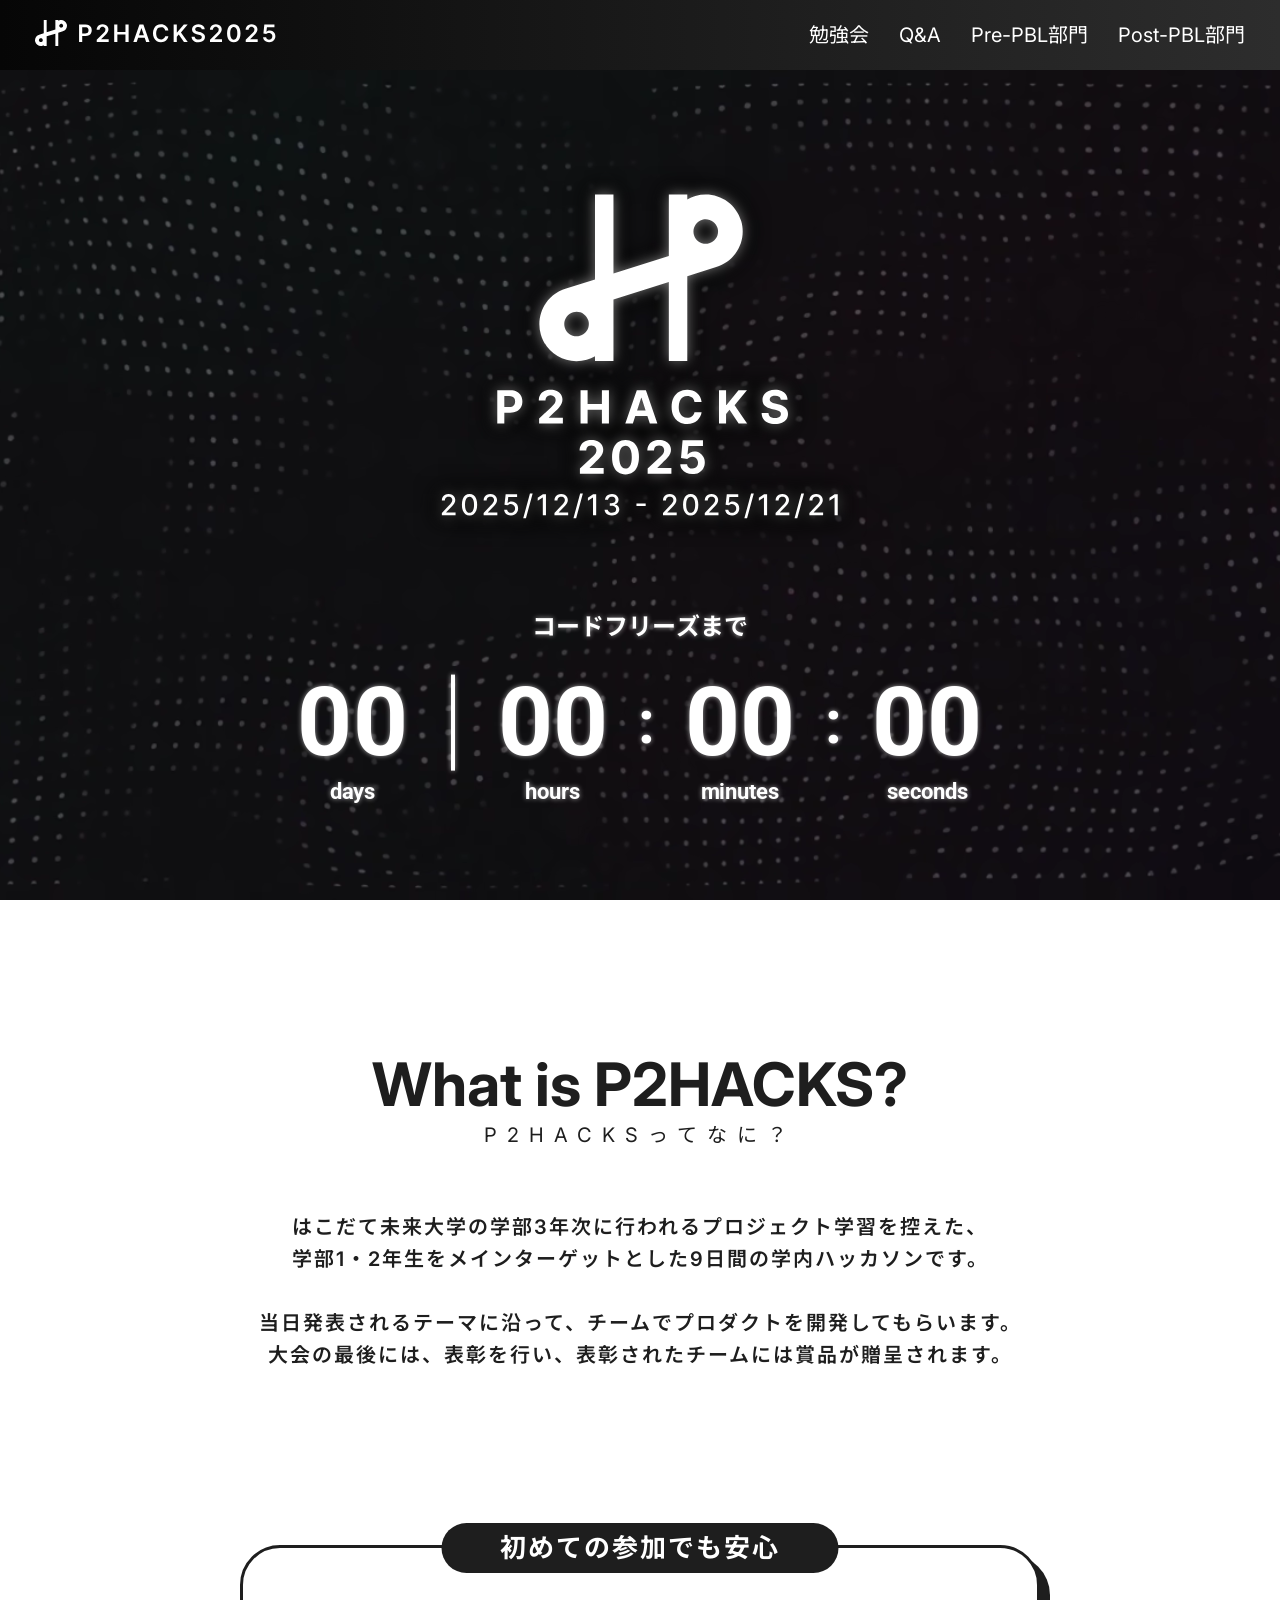
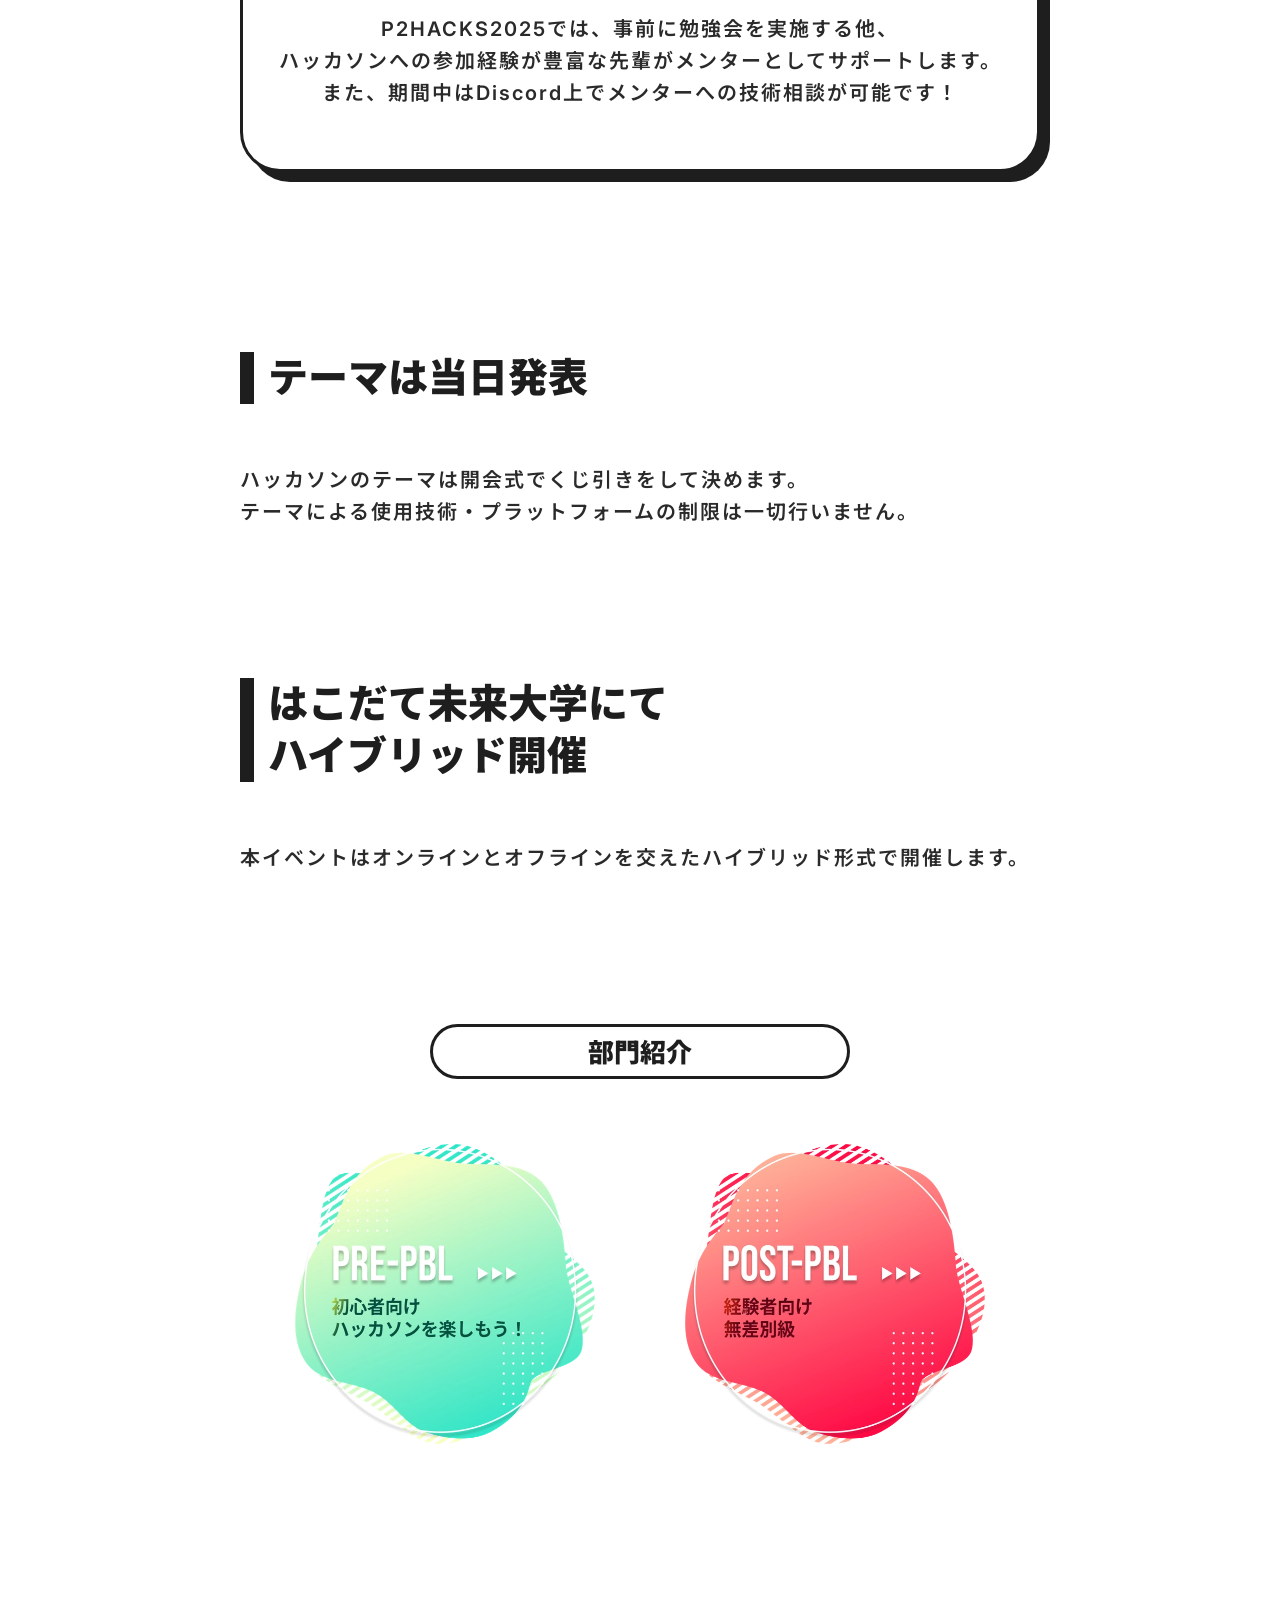
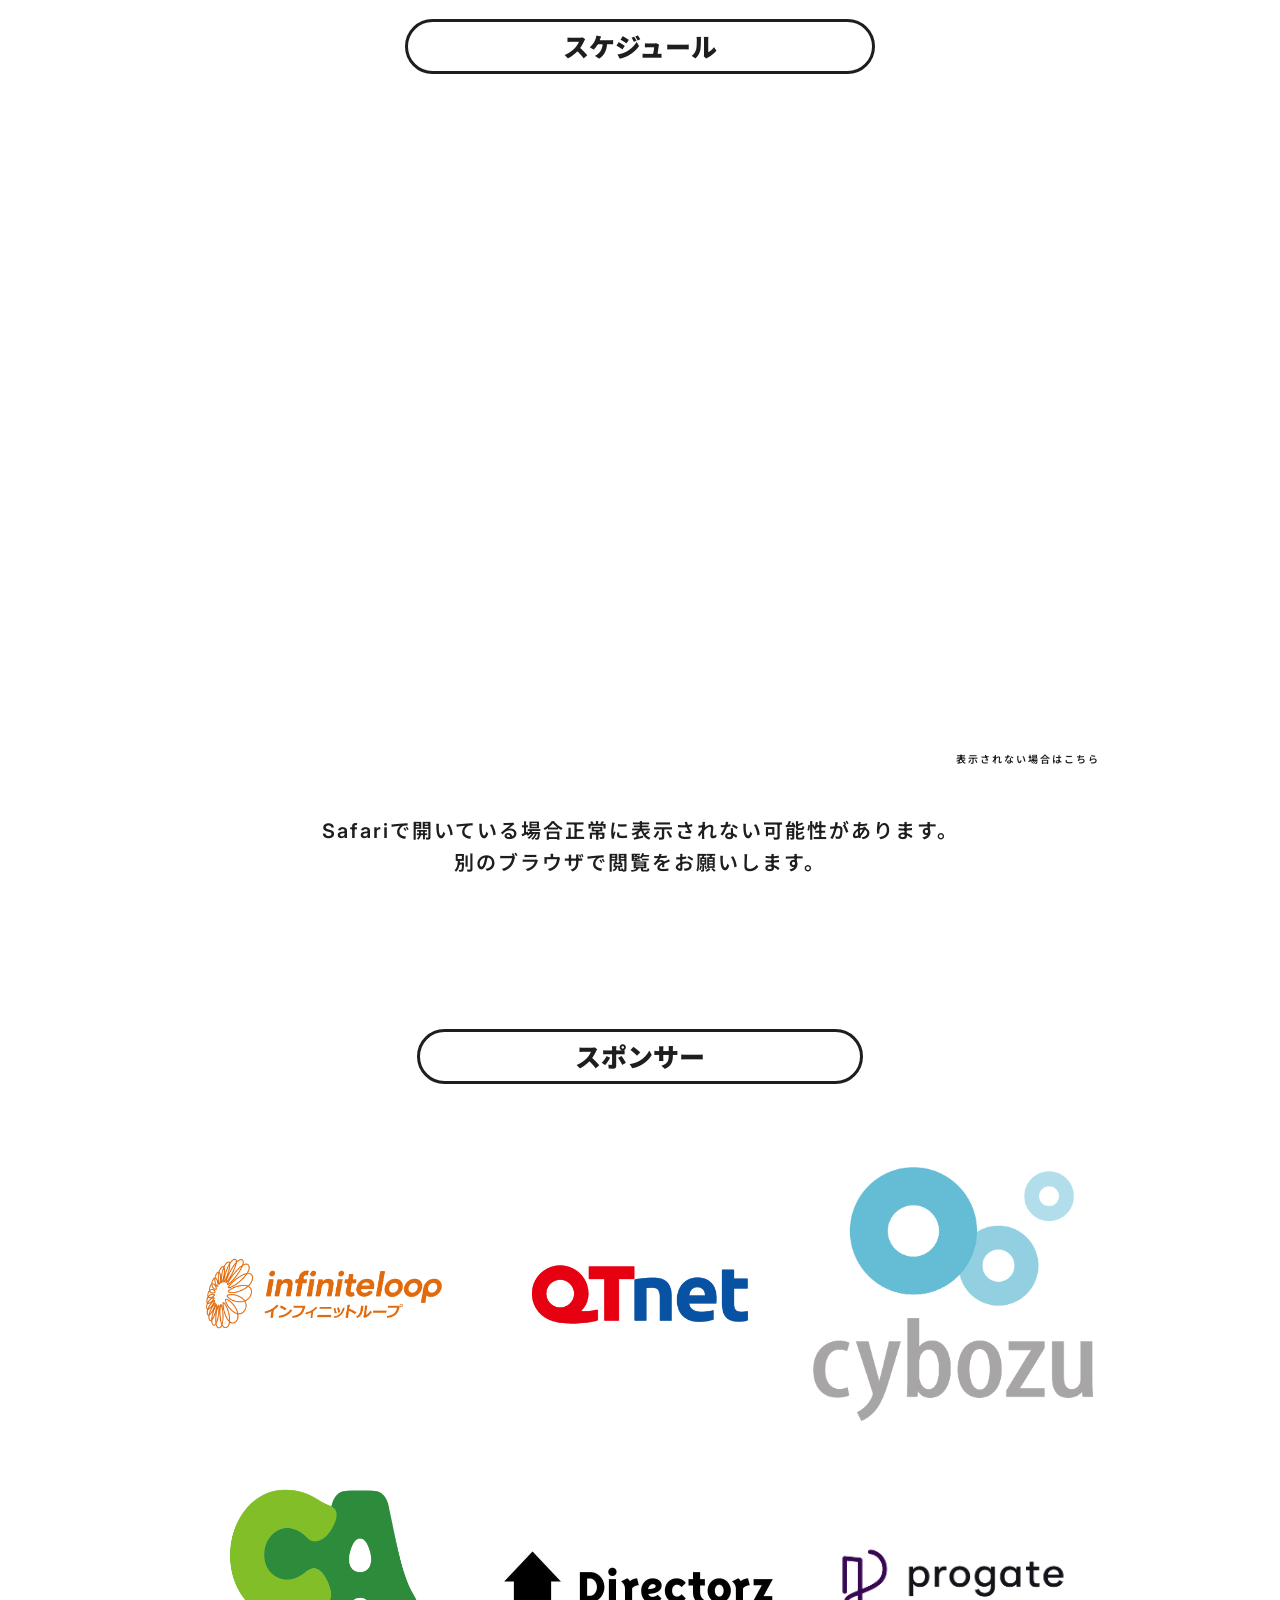
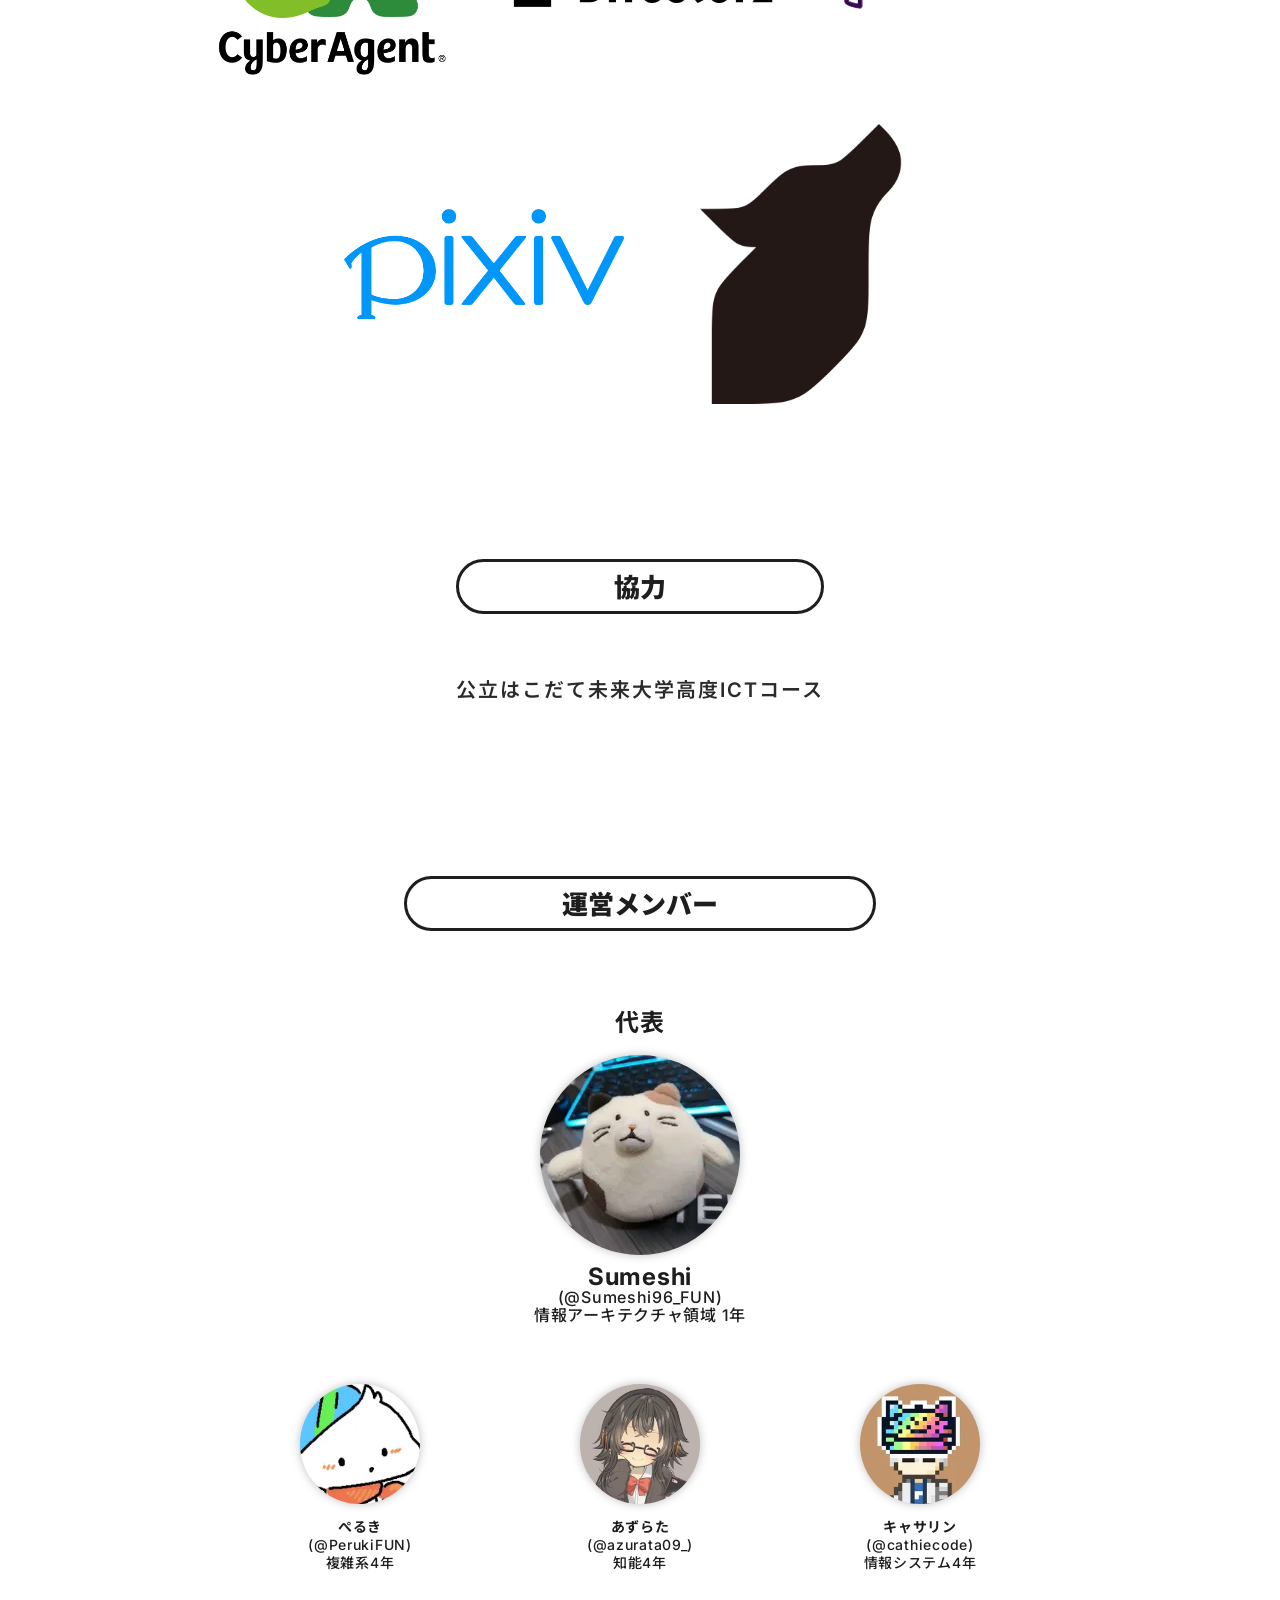
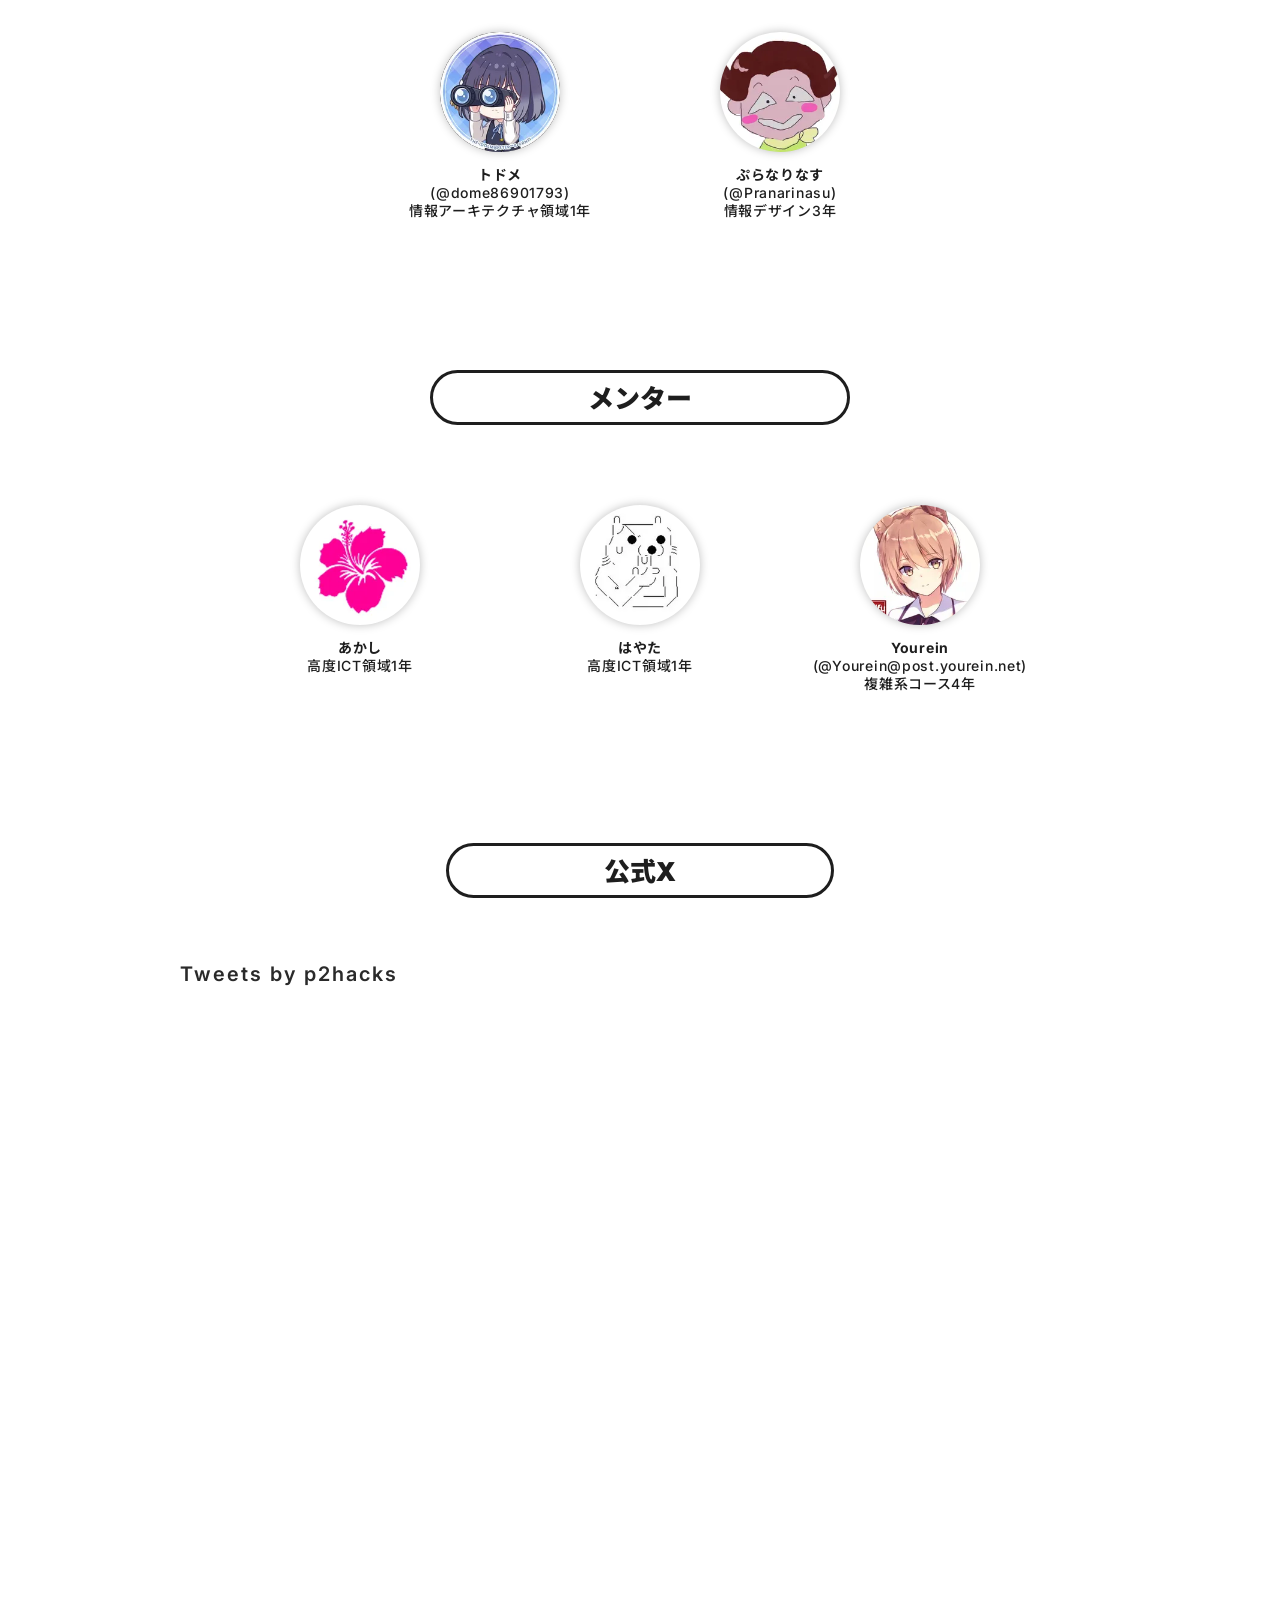
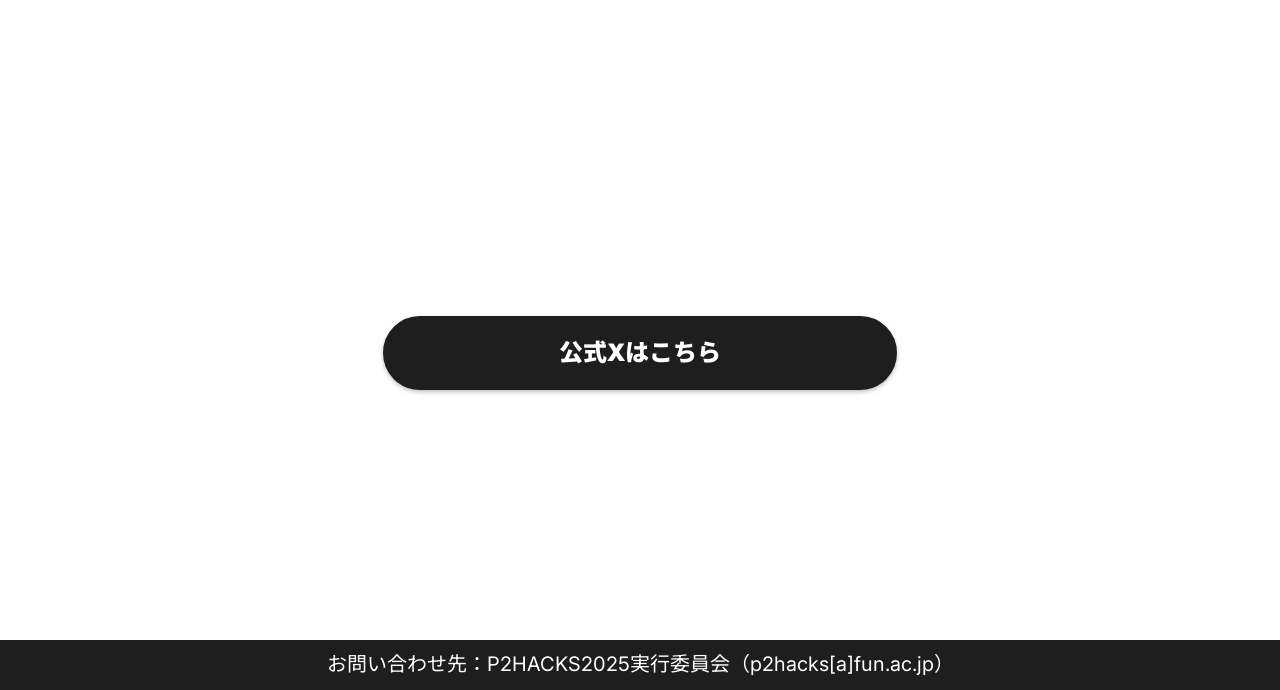
==== commit 2d33c976: "Sync" ====
--- a/index.html
+++ b/index.html
@@ -1,5 +1,5 @@
 <!DOCTYPE html><html lang="ja"> <head><meta charset="UTF-8"><meta name="viewport" content="width=device-width, initial-scale=1.0"><title>P2HACKS2025</title><link rel="preconnect" href="https://fonts.googleapis.com"><link rel="preconnect" href="https://fonts.gstatic.com" crossorigin><link href="https://fonts.googleapis.com/css2?family=Inter:ital,opsz,wght@0,14..32,100..900;1,14..32,100..900&family=Noto+Sans+JP:wght@100..900&family=Noto+Sans:ital,wght@0,100..900;1,100..900&family=Roboto:wght@400;700&display=swap" rel="stylesheet"><link rel="icon" href="/favicon.ico"><meta property="og:title" content="P2HACKS"><meta property="og:site_name" content="P2HACKS"><meta property="og:url" content="https://p2hacks2025.github.io/"><meta property="og:image" content="https://p2hacks2025.github.io/ogp2025.png"><meta property="og:type" content="website"><meta property="og:title" content="P2HACKS"><meta property="og:site_name" content="P2HACKS"><meta property="og:url" content="https://p2hacks2025.github.io/"><meta property="og:image" content="https://p2hacks2025.github.io/ogp2025.png"><meta property="og:type" content="website"><meta name="twitter:card" content="summary_large_image"><!-- <ViewTransitions /> --><link rel="stylesheet" href="/astroassets/index.sSJugwMv.css">
-<link rel="stylesheet" href="/astroassets/index.B_7oQ40J.css">
+<link rel="stylesheet" href="/astroassets/index.7akKJz6T.css">
 <style>.TrimLineFader[data-astro-cid-slod673q]{display:inline-block;position:relative}.TrimLineFader[data-astro-cid-slod673q].block{display:block}.inner[data-astro-cid-slod673q]{display:inline-block;visibility:hidden;transition:visibility step-end .25s;@media (prefers-reduced-motion: reduce){visibility:visible}}.TrimLineFader[data-astro-cid-slod673q].block .inner[data-astro-cid-slod673q]{display:block}.TrimLineFader[data-astro-cid-slod673q]:before{position:absolute;background-color:var(--color-text);inset:0;opacity:0;content:" "}.TrimLineFader[data-astro-cid-slod673q].is-visible .inner[data-astro-cid-slod673q]{visibility:visible}.TrimLineFader[data-astro-cid-slod673q].is-visible:before{animation:FadingCover ease-in-out .5s forwards;@media (prefers-reduced-motion: reduce){animation:none;opacity:0}}@keyframes FadingCover{0%{transform:scaleX(0);transform-origin:0 0;opacity:0}49%{transform:scaleX(1);transform-origin:0 0;opacity:1}50%{transform:scaleX(1);transform-origin:100% 100%;opacity:1}99%{transform:scaleX(0);transform-origin:100% 100%;opacity:0}to{transform:scaleX(0);transform-origin:100% 100%;opacity:0}}
 .ArticleDescription[data-astro-cid-cta3o4h5]{text-align:center;font-weight:600;@media screen and (min-width: 590px){line-height:160%;letter-spacing:.1em}}.ArticleSection[data-astro-cid-worou3s5]{font-weight:600}.main[data-astro-cid-sxfw5txc]{font-size:3em;text-align:center;color:var(--color-text);font-weight:700;font-family:Inter}.sub[data-astro-cid-sxfw5txc]{color:var(--color-text);text-align:center;font-size:1em;font-weight:400;line-height:160%;letter-spacing:.5em}.WrappedBox[data-astro-cid-642ucxle]{padding-top:24px}.box[data-astro-cid-642ucxle]{position:relative;border-radius:40px;border:3px solid var(--color-text);background:#fff;box-shadow:10px 10px 0 0 var(--color-text);padding:40px 25px 35px;color:var(--color-text-alt);text-align:center;font-style:normal;font-weight:600;line-height:160%;letter-spacing:.1em;@media screen and (min-width: 1025px){padding:65px 20px 60px}}.title[data-astro-cid-642ucxle]{box-sizing:border-box;position:absolute;top:0;left:50%;transform:translate(-50%,-50%);border-radius:30px;background:var(--color-text);padding:0 25px;height:2.5rem;line-height:2.5rem;vertical-align:middle;word-break:keep-all;color:#fff;text-align:center;font-size:1.3em;font-weight:900;@media screen and (min-width: 1025px){padding:0 40px;min-width:50%}}
 .SectionParagraph[data-astro-cid-y54r4ufh]{margin:30px 0 0;color:var(--color-text-alt);font-weight:600;line-height:160%;letter-spacing:.1em;padding:0;@media screen and (min-width: 590px){margin:60px 0 0}}.SectionTitle[data-astro-cid-azbpcp4f]{display:inline-block;color:var(--color-text);font-size:2em;font-style:normal;font-weight:900;line-height:1.3em;width:100%}.inner[data-astro-cid-azbpcp4f]{padding-left:.35em;border-left:var(--color-text) solid .35em}
@@ -76,6 +76,101 @@
     await wait(3000);
 
     loaderDiv.remove();
+  })();
+</script> <video class="codeFreezeAnimation" src="/Codefreeze.mp4" data-codefreeze-animation data-date="1766242799" preload="" data-astro-cid-3dq67ujk></video> <button data-codefreeze-animation-play style="position: fixed; right: 0; bottom: 0; display: none;" data-astro-cid-3dq67ujk>
+play
+</button>  <script>
+  (() => {
+    const containers = document.querySelectorAll(`[data-codefreeze-animation]`);
+    const container = containers[containers.length - 1];
+
+    const date = Number.parseInt(container.dataset["date"]);
+
+    const fireCodeFreezeAnimation = () => {
+      console.log("Code freezed!");
+
+      const video = container;
+
+      setTimeout(() => {
+        video.classList.add("codeFreezeAnimation__played");
+
+        setTimeout(() => {
+          video.classList.add("codeFreezeAnimation__finished");
+        }, 3 * 1000);
+      }, 29 * 1000);
+
+      let hasVideoPlay = false;
+
+      video.addEventListener("play", () => {
+        hasVideoPlay = true;
+      });
+
+      video.classList.add("codeFreezeAnimation__playing");
+
+      // first attempt; naive play
+      console.log("Play");
+      video.play();
+
+      setTimeout(() => {
+        console.log("Start vibration");
+        try {
+          window.navigator.vibrate([1560, 500, 1560]);
+        } catch (e) {
+          console.error("Failed to vibrate");
+        }
+      }, 23200);
+
+      setTimeout(() => {
+        if (!hasVideoPlay) {
+          // mute and retry
+          console.log("Mute and retry");
+          video.muted = true;
+          video.play();
+        }
+      }, 500);
+
+      setTimeout(() => {
+        if (!hasVideoPlay) {
+          // give up
+          console.log("Give up...");
+          video.classList.add("codeFreezeAnimation__played");
+          video.classList.add("codeFreezeAnimation__finished");
+          video.pause();
+        }
+      }, 1000);
+    };
+
+    let codeFreezeAnimationFired = false;
+
+    setInterval(() => {
+      const now = Date.now() / 1000;
+
+      const duration = date - now;
+
+      const shouldFire = -5 < duration && duration < 5;
+
+      console.log("T" + -duration);
+
+      // 5秒前
+      if (shouldFire) {
+        if (!codeFreezeAnimationFired) {
+          codeFreezeAnimationFired = true;
+
+          // Fire freeze animation
+          fireCodeFreezeAnimation();
+        }
+      }
+    }, 1000);
+
+    const playButton = document.querySelector(
+      "[data-codefreeze-animation-play]",
+    );
+
+    playButton.addEventListener("click", () => {
+      setTimeout(() => {
+        fireCodeFreezeAnimation();
+      }, 1000);
+    });
   })();
 </script> <div class="Hero" data-astro-cid-bbe6dxrz>  <video class="HeroBackground" autoplay playsinline loop muted preload="auto" poster="/hero-background-fallback.jpg" data-astro-cid-j7pv25f6> <!-- I'm very happy with the video quality of AV1. It weights only 473KB without any visual mess. That's fascinating! --> <source src="/hero-background-av1.webm" type="video/webm; codecs=&quot;av01.0.05M.08&quot;" data-astro-cid-j7pv25f6> <source src="/hero-background-vp9.webm" type="video/webm; codecs=&quot;vp09.00.31.08&quot;" data-astro-cid-j7pv25f6> <source src="/hero-background-h264.webm" type="video/mp4" data-astro-cid-j7pv25f6> </video> <div class="HeroBox" data-astro-cid-j7pv25f6> <h1 data-astro-cid-j7pv25f6> <img src="/astroassets/logo-hero.ChKYZu2S_Z1v4swz.svg" loading="eager" alt="P2HACKS2025 2025/12/13 - 2025/12/21" data-astro-cid-j7pv25f6 width="588" height="477" decoding="async"> </h1> <div class="HeroStatus" data-astro-cid-j7pv25f6> <div data-astro-cid-j7pv25f6>コードフリーズまで</div> <div style="height: 1em;"></div> <div class="Countdown" data-date="1766242799" data-countdown data-astro-cid-rice64zl> <div class="dateElement" data-astro-cid-rice64zl> <div class="dateElementNumber" data-countdown-day data-astro-cid-rice64zl></div> <div class="dateElementUnit" data-astro-cid-rice64zl>days</div> </div> <div class="dateElement" data-astro-cid-rice64zl> <div class="vertical" data-astro-cid-rice64zl></div> <div class="dateElementUnit" data-astro-cid-rice64zl>&nbsp;</div> </div> <div class="dateElement" data-astro-cid-rice64zl> <div class="dateElementNumber" data-countdown-hour data-astro-cid-rice64zl></div> <div class="dateElementUnit" data-astro-cid-rice64zl>hours</div> </div> <div class="dateElement" data-astro-cid-rice64zl> <div class="dateElementColon" data-astro-cid-rice64zl>:</div> <div class="dateElementUnit" data-astro-cid-rice64zl>&nbsp</div> </div> <div class="dateElement" data-astro-cid-rice64zl> <div class="dateElementNumber" data-countdown-minutes data-astro-cid-rice64zl></div> <div class="dateElementUnit" data-astro-cid-rice64zl>minutes</div> </div> <div class="dateElement" data-astro-cid-rice64zl> <div class="dateElementColon" data-astro-cid-rice64zl>:</div> <div class="dateElementUnit" data-astro-cid-rice64zl>&nbsp</div> </div> <div class="dateElement" data-astro-cid-rice64zl> <div class="dateElementNumber" data-countdown-seconds data-astro-cid-rice64zl></div> <div class="dateElementUnit" data-astro-cid-rice64zl>seconds</div> </div> </div>  <script>
   (() => {
--- a/astroassets/index.7akKJz6T.css
+++ b/astroassets/index.7akKJz6T.css
@@ -0,0 +1 @@
+.Hero[data-astro-cid-bbe6dxrz]{position:relative;height:calc(100vh - 60px);min-height:40vw;@media screen and (min-width: 1025px){height:calc(100vh - 70px);max-height:150vw}}.WrappedHeadding[data-astro-cid-npi7spkl]{text-align:center}.inner[data-astro-cid-npi7spkl]{display:inline-block;border-radius:999px;border:solid 3px var(--color-text);color:var(--color-text);text-align:center;font-size:1.3em;font-style:normal;font-weight:900;line-height:2em;padding:0 20px;@media screen and (min-width: 1025px){height:49px;padding:0 155px}}.Member[data-astro-cid-exjcnk3b]{display:block;color:var(--color-text);text-decoration:none;text-align:center;font-family:Inter,Noto Sans JP;font-size:13px;font-style:normal;font-weight:500;line-height:18px;letter-spacing:.72px;text-wrap:nowrap;@media screen and (min-width: 1025px){font-size:14px}}.Member[data-astro-cid-exjcnk3b].is-large{font-size:16px}.Member[data-astro-cid-exjcnk3b].is-large .image[data-astro-cid-exjcnk3b]{width:200px;height:200px}.image[data-astro-cid-exjcnk3b]{display:inline-block;width:120px;height:120px;margin:10px 0;border-radius:999px;background:#d3d3d3 50% / cover no-repeat;box-shadow:0 0 10px #00000040;@media screen and (min-width: 590px){width:120px;height:120px}}.role[data-astro-cid-exjcnk3b],.name[data-astro-cid-exjcnk3b]{font-weight:700}.is-large[data-astro-cid-exjcnk3b] .role[data-astro-cid-exjcnk3b]{font-size:24px;line-height:44px}.is-large[data-astro-cid-exjcnk3b] .name[data-astro-cid-exjcnk3b]{font-size:24px}.long-handle[data-astro-cid-exjcnk3b]{font-size:10px;@media screen and (min-width: 1025px){font-size:14px}}.MemberGallery[data-astro-cid-cjfoe7jl]{display:flex;justify-content:center}.inner[data-astro-cid-cjfoe7jl]{display:flex;flex-wrap:wrap;justify-content:center;margin-top:70px;gap:40px 0;@media screen and (min-width: 1025px){gap:50px 40px;width:800px}}.MemberGalleryItem[data-astro-cid-3u6icvsj]{text-align:center;width:50%;@media screen and (min-width: 1025px){width:240px}}.is-large[data-astro-cid-3u6icvsj]{display:flex;justify-content:center;width:100%}.ButtonB[data-astro-cid-sdbsc254]{padding:19px 54px;border:solid 4px var(--color-text);border-radius:67px;background-color:var(--color-text);box-shadow:0 2px 4px #00000040;color:#fff;text-align:center;font-size:1.2em;font-weight:900;transition:background-color .3s ease,color .3s ease;cursor:pointer;@media screen and (min-width: 590px){min-width:514px}}.ButtonB[data-astro-cid-sdbsc254]:hover{background-color:#fff;color:#000}.Gallery[data-astro-cid-ihllb3az]{display:flex;gap:20px;flex-wrap:wrap;justify-content:center;align-items:center;overflow:hidden;@media screen and (min-width: 1025px){gap:33px}}.Countdown[data-astro-cid-rice64zl]{display:flex;gap:.5em;justify-content:center;align-items:center;text-align:center}.vertical[data-astro-cid-rice64zl]{width:.15em;height:4em;background-color:#fff;margin:0 1.3em}.dateElementNumber[data-astro-cid-rice64zl]{color:#fff;font-family:Roboto;font-size:4em;font-weight:700}.dateElementUnit[data-astro-cid-rice64zl]{color:#fff;font-family:Roboto;font-size:.9em;font-weight:700}.dateElementColon[data-astro-cid-rice64zl]{color:#fff;font-family:Roboto;font-size:2.5em;font-weight:700;padding:.3em}.codeFreezeAnimation[data-astro-cid-3dq67ujk]{position:fixed;display:block;inset:0;object-fit:cover;width:100%;height:100%;pointer-events:none;touch-action:none;visibility:hidden;background-color:#000;z-index:999}.codeFreezeAnimation__playing[data-astro-cid-3dq67ujk]{pointer-events:all;touch-action:auto;visibility:visible}.codeFreezeAnimation__played[data-astro-cid-3dq67ujk]{pointer-events:none!important;touch-action:none!important;animation:FadeIn .25s linear forwards normal}.codeFreezeAnimation__finished[data-astro-cid-3dq67ujk]{visibility:hidden}@keyframes FadeIn{0%{opacity:1}to{opacity:0}}.twitter-timeline{width:100%!important;height:100%!important}.HeroInner[data-astro-cid-j7pv25f6]{position:absolute;inset:0;background-color:#000}.HeroBackground[data-astro-cid-j7pv25f6]{position:absolute;inset:0;width:100%;height:100%;object-fit:cover;@media (prefers-reduced-motion: reduce){filter:brightness(0)}}.HeroBox[data-astro-cid-j7pv25f6]{position:absolute;left:50%;top:50%;transform:translate(-50%,-50%);color:#fff;text-align:center;transform:translate(-50%,-50%) scale(.4);@media screen and (min-width: 590px){transform:translate(-50%,-50%) scale(.5)}@media screen and (min-width: 1025px){transform:translate(-50%,-50%) scale(.8)}}.HeroStatus[data-astro-cid-j7pv25f6]{margin-top:70px;filter:drop-shadow(0px 0px 3px #fff9);color:#fff;font-size:2em;font-style:normal;font-weight:700;line-height:normal;@media screen and (min-width: 1025px){font-size:1.5em}}.Twitter[data-astro-cid-j7pv25f6]{display:flex;justify-content:center;overflow:hidden;height:400px;@media screen and (min-width: 1025px){max-height:none;height:888px}}.section-gallery[data-astro-cid-j7pv25f6]{display:flex;flex-direction:column;justify-content:center;gap:20px;@media screen and (min-width: 590px){flex-direction:row;gap:90px}}.section-gallery[data-astro-cid-j7pv25f6]>[data-astro-cid-j7pv25f6]{height:auto;text-align:center;@media screen and (min-width: 590px){width:300px}}.yoshina-text-align-center[data-astro-cid-j7pv25f6]{text-align:justify;text-align-last:center;@media screen and (min-width: 590px){text-align:center;text-align-last:center}}.schedule-frame[data-astro-cid-j7pv25f6]{width:100%;height:30em}.sponsor[data-astro-cid-j7pv25f6]{width:14em;height:14em;object-fit:contain}.sponsor-narrow[data-astro-cid-j7pv25f6]{height:6.5em}
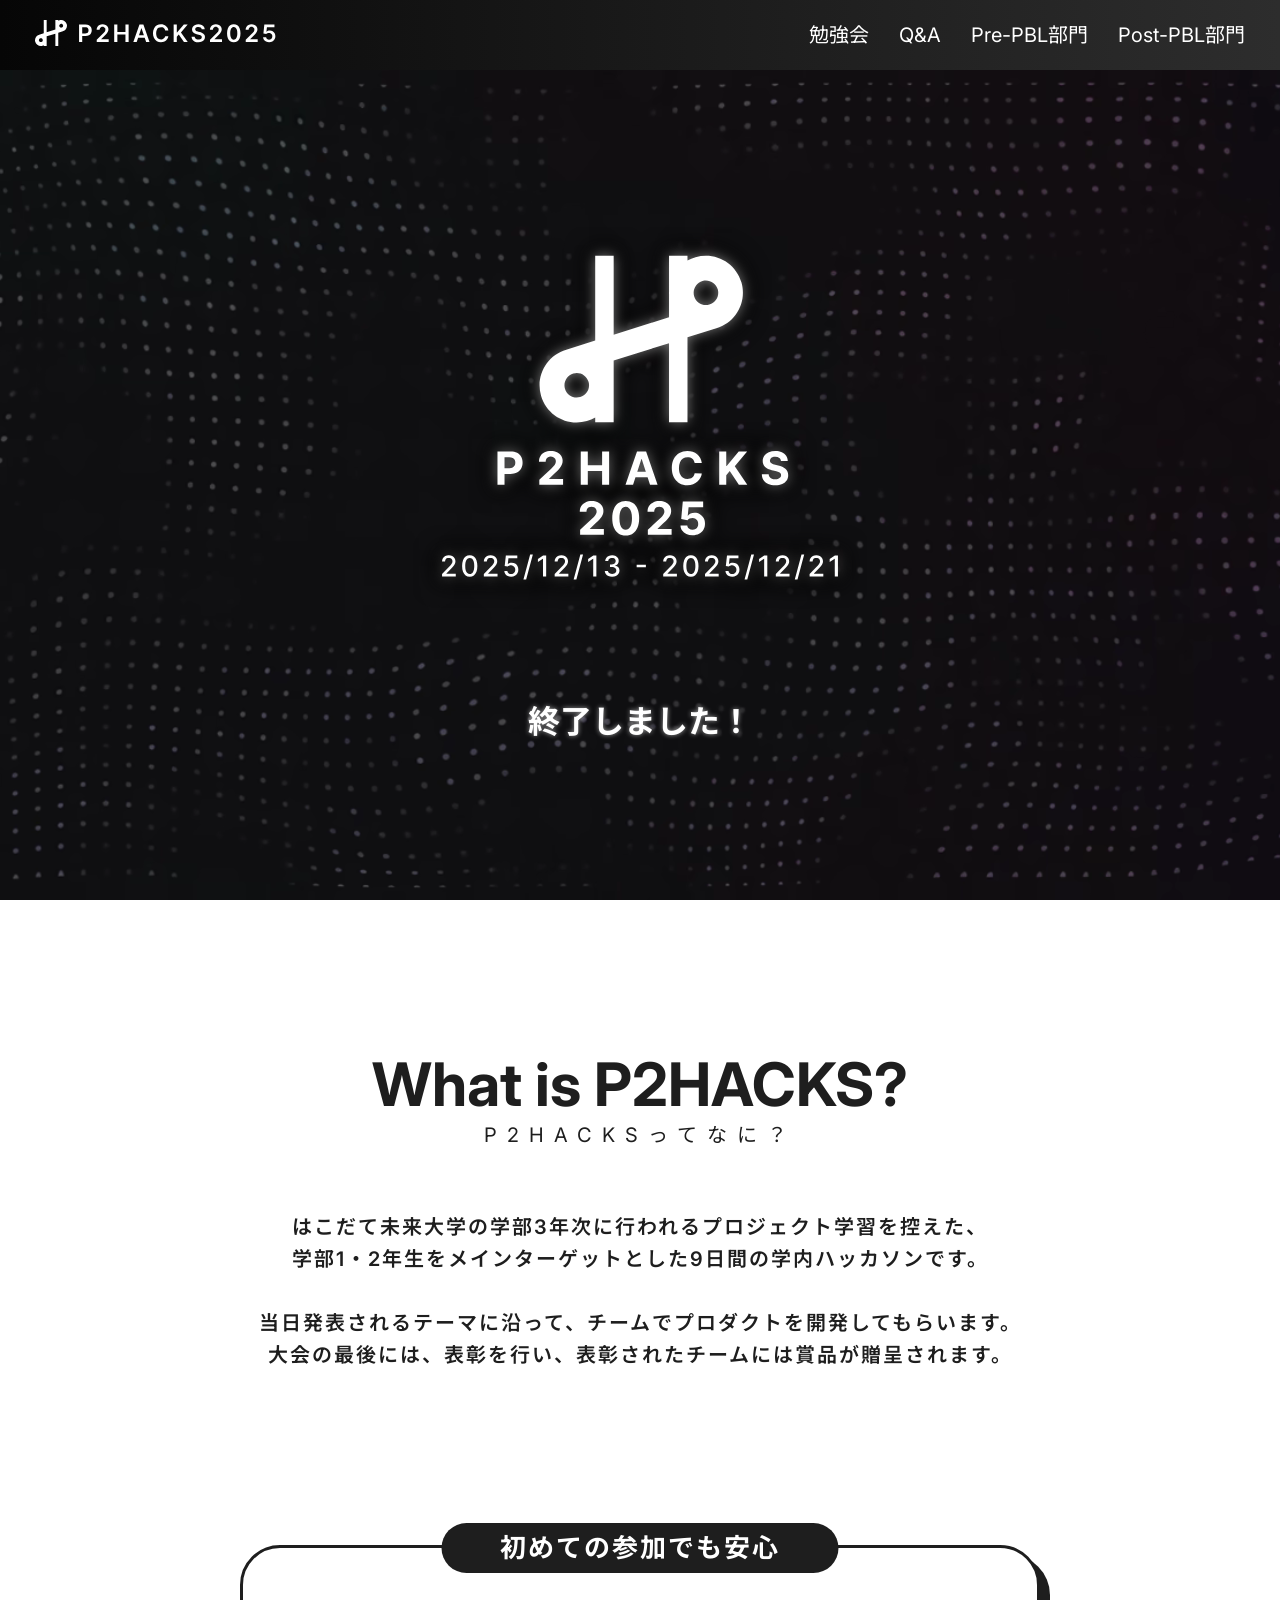
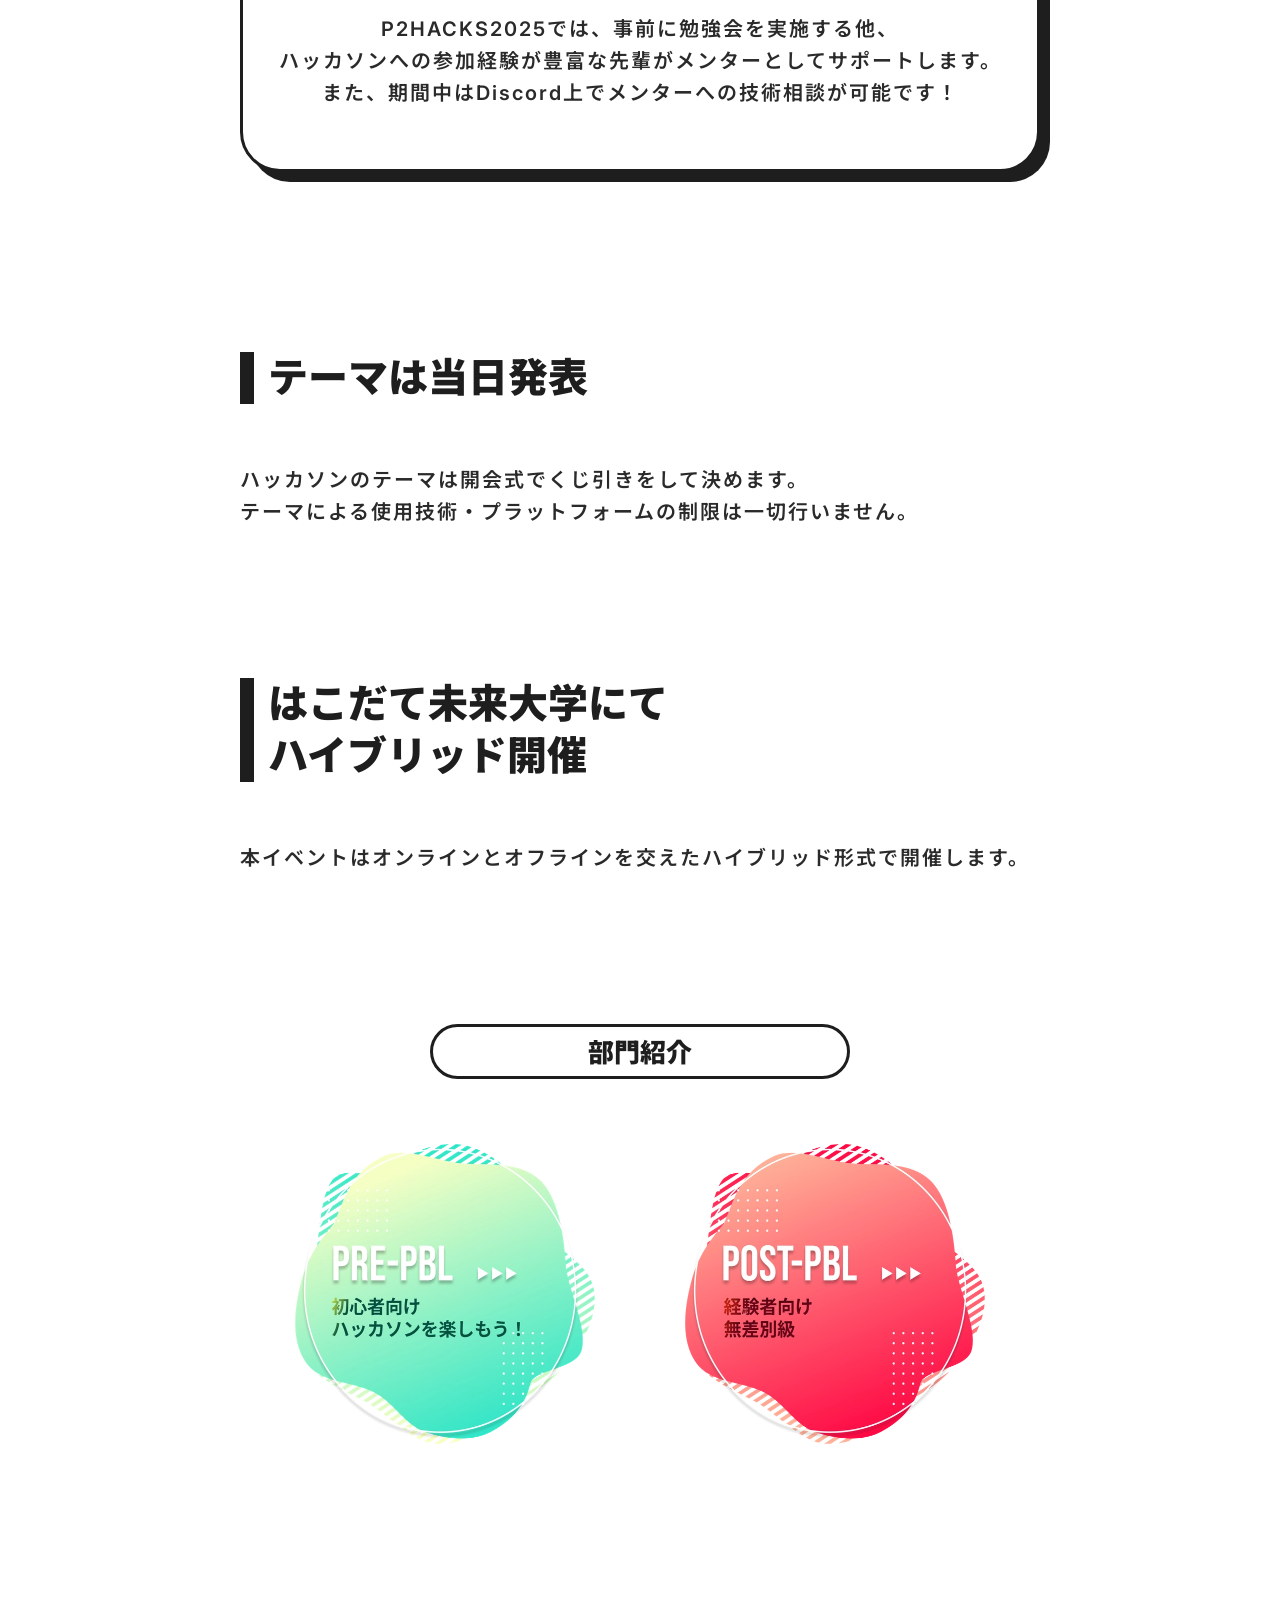
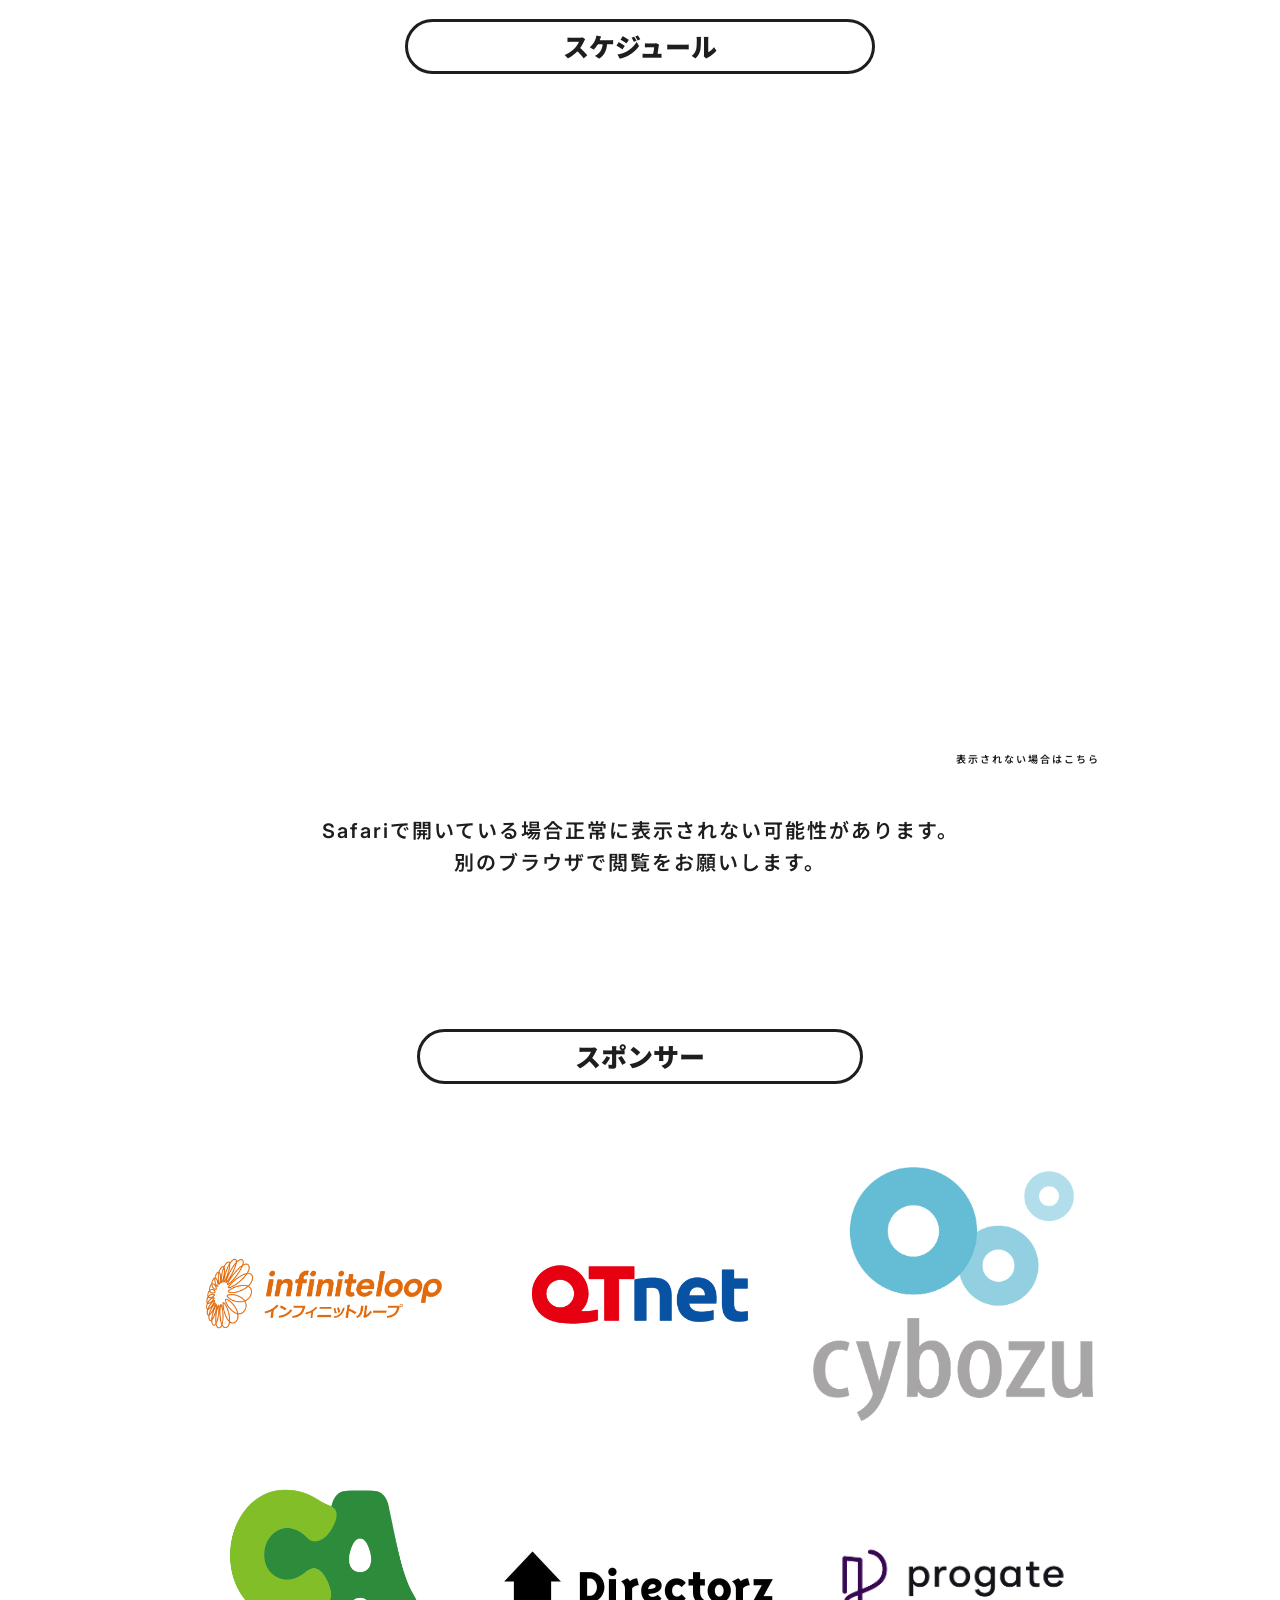
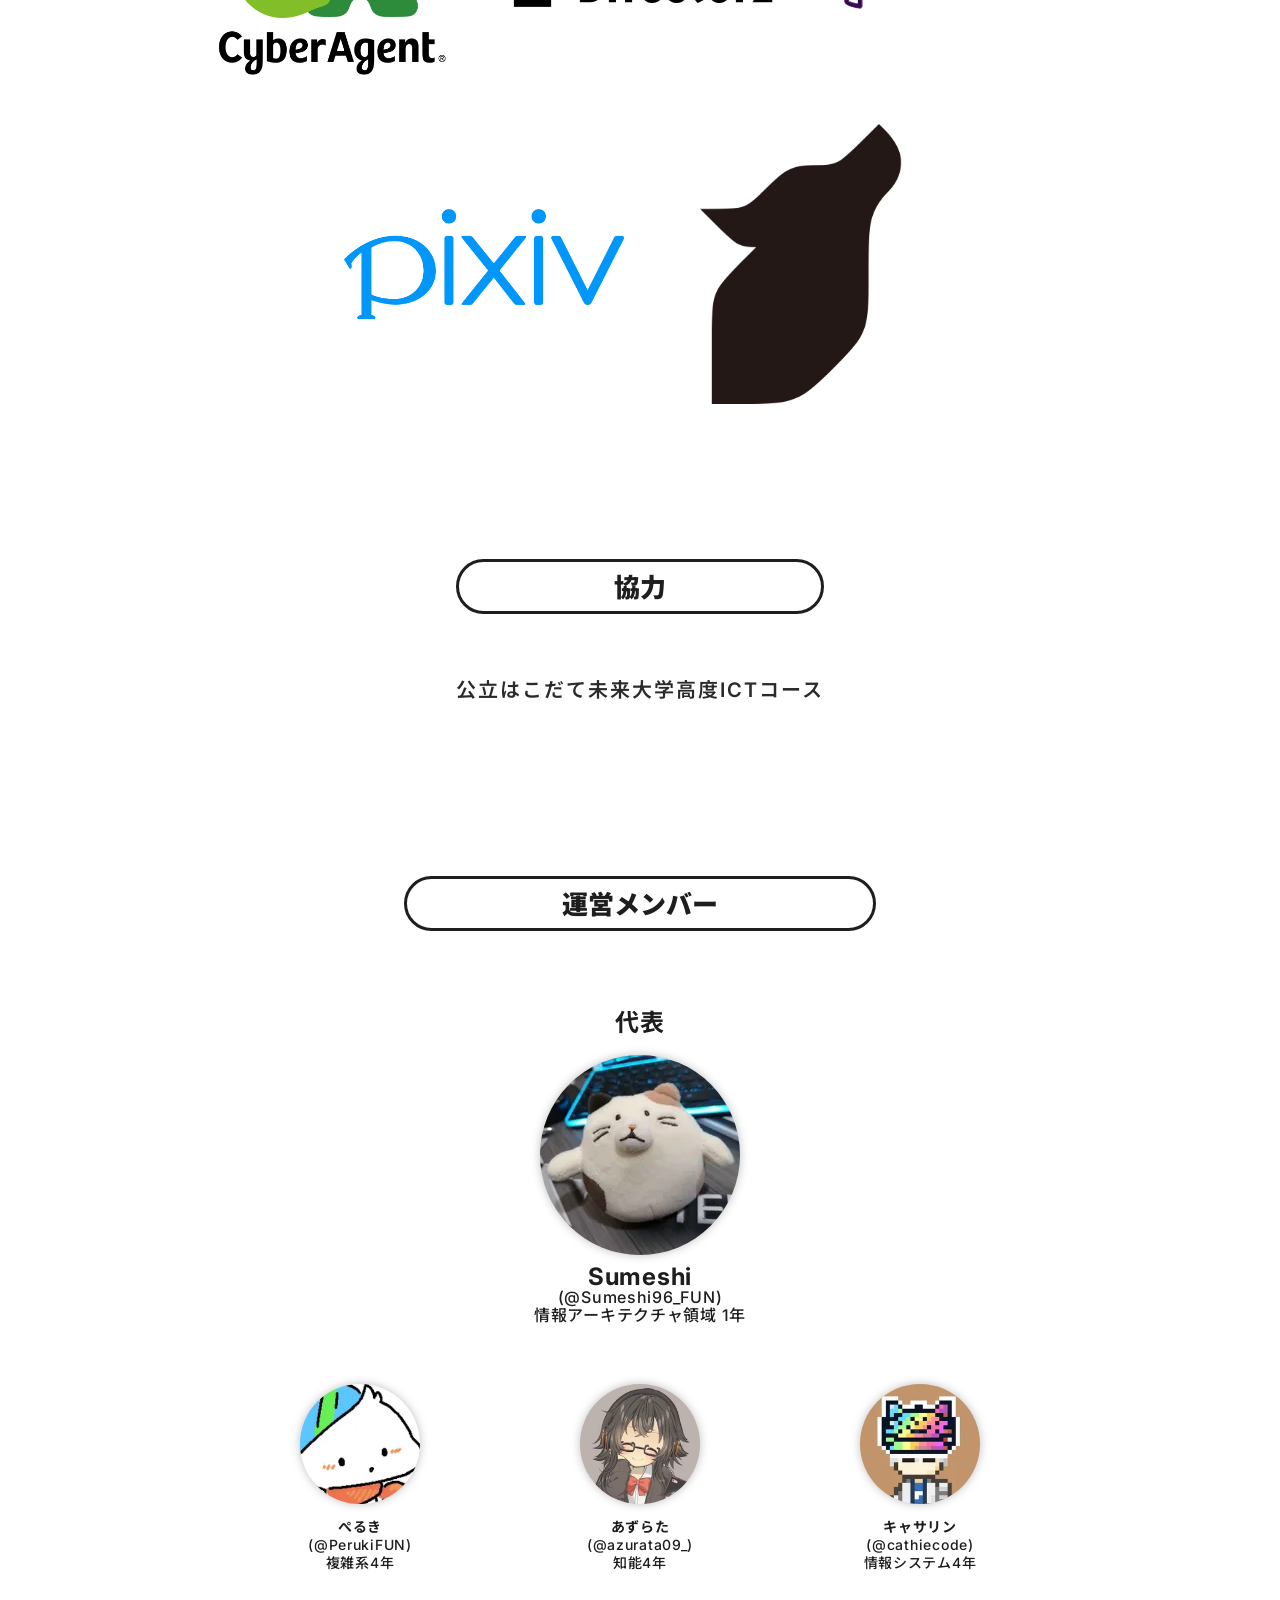
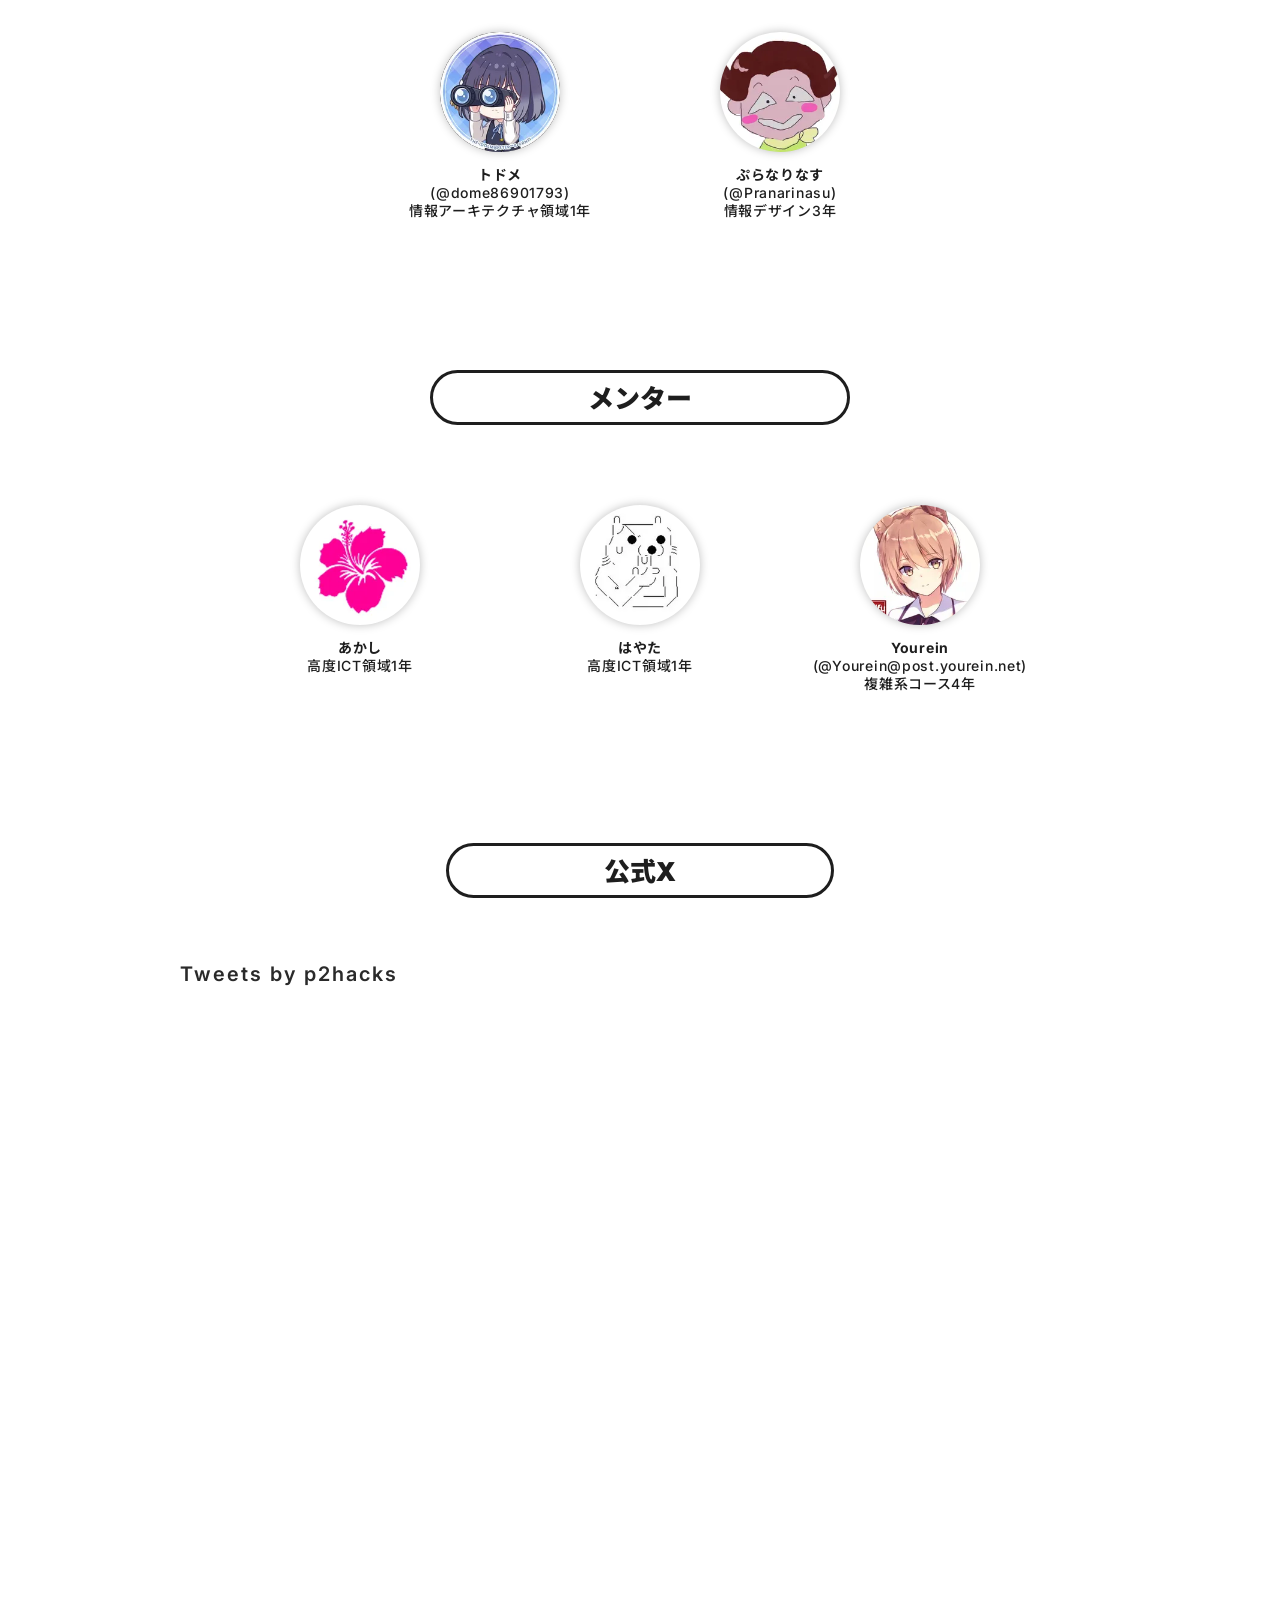
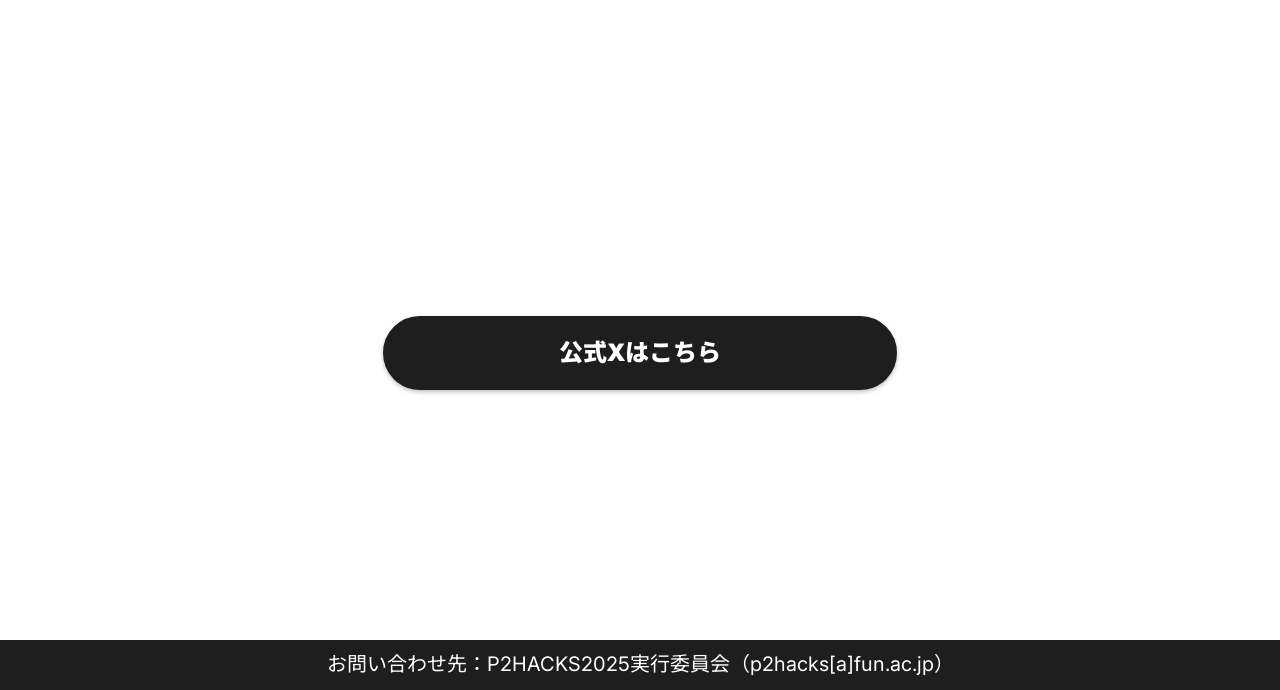
==== commit 8c06b716: "Sync" ====
--- a/index.html
+++ b/index.html
@@ -1,5 +1,5 @@
-<!DOCTYPE html><html lang="ja"> <head><meta charset="UTF-8"><meta name="viewport" content="width=device-width, initial-scale=1.0"><title>P2HACKS2025</title><link rel="preconnect" href="https://fonts.googleapis.com"><link rel="preconnect" href="https://fonts.gstatic.com" crossorigin><link href="https://fonts.googleapis.com/css2?family=Inter:ital,opsz,wght@0,14..32,100..900;1,14..32,100..900&family=Noto+Sans+JP:wght@100..900&family=Noto+Sans:ital,wght@0,100..900;1,100..900&family=Roboto:wght@400;700&display=swap" rel="stylesheet"><link rel="icon" href="/favicon.ico"><meta property="og:title" content="P2HACKS"><meta property="og:site_name" content="P2HACKS"><meta property="og:url" content="https://p2hacks2025.github.io/"><meta property="og:image" content="https://p2hacks2025.github.io/ogp2025.png"><meta property="og:type" content="website"><meta property="og:title" content="P2HACKS"><meta property="og:site_name" content="P2HACKS"><meta property="og:url" content="https://p2hacks2025.github.io/"><meta property="og:image" content="https://p2hacks2025.github.io/ogp2025.png"><meta property="og:type" content="website"><meta name="twitter:card" content="summary_large_image"><!-- <ViewTransitions /> --><link rel="stylesheet" href="/astroassets/index.sSJugwMv.css">
-<link rel="stylesheet" href="/astroassets/index.7akKJz6T.css">
+<!DOCTYPE html><html lang="ja"> <head><meta charset="UTF-8"><meta name="viewport" content="width=device-width, initial-scale=1.0"><title>P2HACKS2025</title><link rel="preconnect" href="https://fonts.googleapis.com"><link rel="preconnect" href="https://fonts.gstatic.com" crossorigin><link href="https://fonts.googleapis.com/css2?family=Inter:ital,opsz,wght@0,14..32,100..900;1,14..32,100..900&family=Noto+Sans+JP:wght@100..900&family=Noto+Sans:ital,wght@0,100..900;1,100..900&display=swap" rel="stylesheet"><link rel="icon" href="/favicon.ico"><meta property="og:title" content="P2HACKS"><meta property="og:site_name" content="P2HACKS"><meta property="og:url" content="https://p2hacks2025.github.io/"><meta property="og:image" content="https://p2hacks2025.github.io/ogp2025.png"><meta property="og:type" content="website"><meta property="og:title" content="P2HACKS"><meta property="og:site_name" content="P2HACKS"><meta property="og:url" content="https://p2hacks2025.github.io/"><meta property="og:image" content="https://p2hacks2025.github.io/ogp2025.png"><meta property="og:type" content="website"><meta name="twitter:card" content="summary_large_image"><!-- <ViewTransitions /> --><link rel="stylesheet" href="/astroassets/index.sSJugwMv.css">
+<link rel="stylesheet" href="/astroassets/index.DZ_i_Jl5.css">
 <style>.TrimLineFader[data-astro-cid-slod673q]{display:inline-block;position:relative}.TrimLineFader[data-astro-cid-slod673q].block{display:block}.inner[data-astro-cid-slod673q]{display:inline-block;visibility:hidden;transition:visibility step-end .25s;@media (prefers-reduced-motion: reduce){visibility:visible}}.TrimLineFader[data-astro-cid-slod673q].block .inner[data-astro-cid-slod673q]{display:block}.TrimLineFader[data-astro-cid-slod673q]:before{position:absolute;background-color:var(--color-text);inset:0;opacity:0;content:" "}.TrimLineFader[data-astro-cid-slod673q].is-visible .inner[data-astro-cid-slod673q]{visibility:visible}.TrimLineFader[data-astro-cid-slod673q].is-visible:before{animation:FadingCover ease-in-out .5s forwards;@media (prefers-reduced-motion: reduce){animation:none;opacity:0}}@keyframes FadingCover{0%{transform:scaleX(0);transform-origin:0 0;opacity:0}49%{transform:scaleX(1);transform-origin:0 0;opacity:1}50%{transform:scaleX(1);transform-origin:100% 100%;opacity:1}99%{transform:scaleX(0);transform-origin:100% 100%;opacity:0}to{transform:scaleX(0);transform-origin:100% 100%;opacity:0}}
 .ArticleDescription[data-astro-cid-cta3o4h5]{text-align:center;font-weight:600;@media screen and (min-width: 590px){line-height:160%;letter-spacing:.1em}}.ArticleSection[data-astro-cid-worou3s5]{font-weight:600}.main[data-astro-cid-sxfw5txc]{font-size:3em;text-align:center;color:var(--color-text);font-weight:700;font-family:Inter}.sub[data-astro-cid-sxfw5txc]{color:var(--color-text);text-align:center;font-size:1em;font-weight:400;line-height:160%;letter-spacing:.5em}.WrappedBox[data-astro-cid-642ucxle]{padding-top:24px}.box[data-astro-cid-642ucxle]{position:relative;border-radius:40px;border:3px solid var(--color-text);background:#fff;box-shadow:10px 10px 0 0 var(--color-text);padding:40px 25px 35px;color:var(--color-text-alt);text-align:center;font-style:normal;font-weight:600;line-height:160%;letter-spacing:.1em;@media screen and (min-width: 1025px){padding:65px 20px 60px}}.title[data-astro-cid-642ucxle]{box-sizing:border-box;position:absolute;top:0;left:50%;transform:translate(-50%,-50%);border-radius:30px;background:var(--color-text);padding:0 25px;height:2.5rem;line-height:2.5rem;vertical-align:middle;word-break:keep-all;color:#fff;text-align:center;font-size:1.3em;font-weight:900;@media screen and (min-width: 1025px){padding:0 40px;min-width:50%}}
 .SectionParagraph[data-astro-cid-y54r4ufh]{margin:30px 0 0;color:var(--color-text-alt);font-weight:600;line-height:160%;letter-spacing:.1em;padding:0;@media screen and (min-width: 590px){margin:60px 0 0}}.SectionTitle[data-astro-cid-azbpcp4f]{display:inline-block;color:var(--color-text);font-size:2em;font-style:normal;font-weight:900;line-height:1.3em;width:100%}.inner[data-astro-cid-azbpcp4f]{padding-left:.35em;border-left:var(--color-text) solid .35em}
@@ -77,145 +77,7 @@
 
     loaderDiv.remove();
   })();
-</script> <video class="codeFreezeAnimation" src="/Codefreeze.mp4" data-codefreeze-animation data-date="1766242799" preload="" data-astro-cid-3dq67ujk></video> <button data-codefreeze-animation-play style="position: fixed; right: 0; bottom: 0; display: none;" data-astro-cid-3dq67ujk>
-play
-</button>  <script>
-  (() => {
-    const containers = document.querySelectorAll(`[data-codefreeze-animation]`);
-    const container = containers[containers.length - 1];
-
-    const date = Number.parseInt(container.dataset["date"]);
-
-    const fireCodeFreezeAnimation = () => {
-      console.log("Code freezed!");
-
-      const video = container;
-
-      setTimeout(() => {
-        video.classList.add("codeFreezeAnimation__played");
-
-        setTimeout(() => {
-          video.classList.add("codeFreezeAnimation__finished");
-        }, 3 * 1000);
-      }, 29 * 1000);
-
-      let hasVideoPlay = false;
-
-      video.addEventListener("play", () => {
-        hasVideoPlay = true;
-      });
-
-      video.classList.add("codeFreezeAnimation__playing");
-
-      // first attempt; naive play
-      console.log("Play");
-      video.play();
-
-      setTimeout(() => {
-        console.log("Start vibration");
-        try {
-          window.navigator.vibrate([1560, 500, 1560]);
-        } catch (e) {
-          console.error("Failed to vibrate");
-        }
-      }, 23200);
-
-      setTimeout(() => {
-        if (!hasVideoPlay) {
-          // mute and retry
-          console.log("Mute and retry");
-          video.muted = true;
-          video.play();
-        }
-      }, 500);
-
-      setTimeout(() => {
-        if (!hasVideoPlay) {
-          // give up
-          console.log("Give up...");
-          video.classList.add("codeFreezeAnimation__played");
-          video.classList.add("codeFreezeAnimation__finished");
-          video.pause();
-        }
-      }, 1000);
-    };
-
-    let codeFreezeAnimationFired = false;
-
-    setInterval(() => {
-      const now = Date.now() / 1000;
-
-      const duration = date - now;
-
-      const shouldFire = -5 < duration && duration < 5;
-
-      console.log("T" + -duration);
-
-      // 5秒前
-      if (shouldFire) {
-        if (!codeFreezeAnimationFired) {
-          codeFreezeAnimationFired = true;
-
-          // Fire freeze animation
-          fireCodeFreezeAnimation();
-        }
-      }
-    }, 1000);
-
-    const playButton = document.querySelector(
-      "[data-codefreeze-animation-play]",
-    );
-
-    playButton.addEventListener("click", () => {
-      setTimeout(() => {
-        fireCodeFreezeAnimation();
-      }, 1000);
-    });
-  })();
-</script> <div class="Hero" data-astro-cid-bbe6dxrz>  <video class="HeroBackground" autoplay playsinline loop muted preload="auto" poster="/hero-background-fallback.jpg" data-astro-cid-j7pv25f6> <!-- I'm very happy with the video quality of AV1. It weights only 473KB without any visual mess. That's fascinating! --> <source src="/hero-background-av1.webm" type="video/webm; codecs=&quot;av01.0.05M.08&quot;" data-astro-cid-j7pv25f6> <source src="/hero-background-vp9.webm" type="video/webm; codecs=&quot;vp09.00.31.08&quot;" data-astro-cid-j7pv25f6> <source src="/hero-background-h264.webm" type="video/mp4" data-astro-cid-j7pv25f6> </video> <div class="HeroBox" data-astro-cid-j7pv25f6> <h1 data-astro-cid-j7pv25f6> <img src="/astroassets/logo-hero.ChKYZu2S_Z1v4swz.svg" loading="eager" alt="P2HACKS2025 2025/12/13 - 2025/12/21" data-astro-cid-j7pv25f6 width="588" height="477" decoding="async"> </h1> <div class="HeroStatus" data-astro-cid-j7pv25f6> <div data-astro-cid-j7pv25f6>コードフリーズまで</div> <div style="height: 1em;"></div> <div class="Countdown" data-date="1766242799" data-countdown data-astro-cid-rice64zl> <div class="dateElement" data-astro-cid-rice64zl> <div class="dateElementNumber" data-countdown-day data-astro-cid-rice64zl></div> <div class="dateElementUnit" data-astro-cid-rice64zl>days</div> </div> <div class="dateElement" data-astro-cid-rice64zl> <div class="vertical" data-astro-cid-rice64zl></div> <div class="dateElementUnit" data-astro-cid-rice64zl>&nbsp;</div> </div> <div class="dateElement" data-astro-cid-rice64zl> <div class="dateElementNumber" data-countdown-hour data-astro-cid-rice64zl></div> <div class="dateElementUnit" data-astro-cid-rice64zl>hours</div> </div> <div class="dateElement" data-astro-cid-rice64zl> <div class="dateElementColon" data-astro-cid-rice64zl>:</div> <div class="dateElementUnit" data-astro-cid-rice64zl>&nbsp</div> </div> <div class="dateElement" data-astro-cid-rice64zl> <div class="dateElementNumber" data-countdown-minutes data-astro-cid-rice64zl></div> <div class="dateElementUnit" data-astro-cid-rice64zl>minutes</div> </div> <div class="dateElement" data-astro-cid-rice64zl> <div class="dateElementColon" data-astro-cid-rice64zl>:</div> <div class="dateElementUnit" data-astro-cid-rice64zl>&nbsp</div> </div> <div class="dateElement" data-astro-cid-rice64zl> <div class="dateElementNumber" data-countdown-seconds data-astro-cid-rice64zl></div> <div class="dateElementUnit" data-astro-cid-rice64zl>seconds</div> </div> </div>  <script>
-  (() => {
-    const [dayContainer, hourContainer, minutesContainer, secondsContainer] = [
-      "day",
-      "hour",
-      "minutes",
-      "seconds",
-    ].map((dataId) => {
-      const containers = document.querySelectorAll(`[data-countdown-${dataId}`);
-      return containers[containers.length - 1];
-    });
-
-    const containers = document.querySelectorAll(`[data-countdown]`);
-    const container = containers[containers.length - 1];
-
-    const date = Number.parseInt(container.dataset["date"]);
-
-    setInterval(() => {
-      const now = Date.now() / 1000;
-
-      const duration = date - now;
-
-      const isAfter = duration < 0;
-
-      if (isAfter) {
-        dayContainer.textContent = `00`;
-        hourContainer.textContent = `00`;
-        minutesContainer.textContent = `00`;
-        secondsContainer.textContent = `00`;
-        return;
-      }
-
-      const seconds = Math.floor(duration % 60);
-      const minutes = Math.floor((duration % (60 * 60)) / 60);
-      const hour = Math.floor((duration % (24 * 60 * 60)) / (60 * 60));
-      const day = Math.floor(duration / (24 * 60 * 60));
-
-      dayContainer.textContent = `0${day}`.slice(-2);
-      hourContainer.textContent = `0${hour}`.slice(-2);
-      minutesContainer.textContent = `0${minutes}`.slice(-2);
-      secondsContainer.textContent = `0${seconds}`.slice(-2);
-    }, 1000);
-  })();
-</script> </div> </div>  </div>  <div class="Article" data-astro-cid-q7kxohas>  <div class="Container" data-astro-cid-d6puh33w> <div class="inner" data-astro-cid-d6puh33w>  <section data-astro-cid-j7pv25f6> <h2 data-astro-cid-j7pv25f6> <div class="ArticleTitle" data-astro-cid-sxfw5txc> <div class="main" data-astro-cid-sxfw5txc> <div class="TrimLineFader" data-fader data-astro-cid-slod673q> <div class="inner" data-astro-cid-slod673q>  
+</script> <div class="Hero" data-astro-cid-bbe6dxrz>  <video class="HeroBackground" autoplay playsinline loop muted preload="auto" poster="/hero-background-fallback.jpg" data-astro-cid-j7pv25f6> <!-- I'm very happy with the video quality of AV1. It weights only 473KB without any visual mess. That's fascinating! --> <source src="/hero-background-av1.webm" type="video/webm; codecs=&quot;av01.0.05M.08&quot;" data-astro-cid-j7pv25f6> <source src="/hero-background-vp9.webm" type="video/webm; codecs=&quot;vp09.00.31.08&quot;" data-astro-cid-j7pv25f6> <source src="/hero-background-h264.webm" type="video/mp4" data-astro-cid-j7pv25f6> </video> <div class="HeroBox" data-astro-cid-j7pv25f6> <h1 data-astro-cid-j7pv25f6> <img src="/astroassets/logo-hero.ChKYZu2S_Z1v4swz.svg" style="display: block;" loading="eager" alt="P2HACKS2025 2025/12/13 - 2025/12/21" data-astro-cid-j7pv25f6 width="588" height="477" decoding="async"> </h1> <div class="HeroStatus" data-astro-cid-j7pv25f6>終了しました！</div> </div>  </div>  <div class="Article" data-astro-cid-q7kxohas>  <div class="Container" data-astro-cid-d6puh33w> <div class="inner" data-astro-cid-d6puh33w>  <section data-astro-cid-j7pv25f6> <h2 data-astro-cid-j7pv25f6> <div class="ArticleTitle" data-astro-cid-sxfw5txc> <div class="main" data-astro-cid-sxfw5txc> <div class="TrimLineFader" data-fader data-astro-cid-slod673q> <div class="inner" data-astro-cid-slod673q>  
 What is P2HACKS?
   </div> </div>   </div> <div class="sub" data-astro-cid-sxfw5txc> <div class="TrimLineFader" data-fader data-astro-cid-slod673q> <div class="inner" data-astro-cid-slod673q> P2HACKSってなに？ </div> </div>   </div> </div>  </h2> <div style="height: 3em;"></div> <p data-astro-cid-j7pv25f6> <div class="ArticleDescription" data-astro-cid-cta3o4h5> 
 はこだて未来大学の学部3年次に行われるプロジェクト学習を控えた、<br class="PcBr" data-astro-cid-5ppyrame> 
--- a/astroassets/index.DZ_i_Jl5.css
+++ b/astroassets/index.DZ_i_Jl5.css
@@ -0,0 +1 @@
+.Hero[data-astro-cid-bbe6dxrz]{position:relative;height:calc(100vh - 60px);min-height:40vw;@media screen and (min-width: 1025px){height:calc(100vh - 70px);max-height:150vw}}.WrappedHeadding[data-astro-cid-npi7spkl]{text-align:center}.inner[data-astro-cid-npi7spkl]{display:inline-block;border-radius:999px;border:solid 3px var(--color-text);color:var(--color-text);text-align:center;font-size:1.3em;font-style:normal;font-weight:900;line-height:2em;padding:0 20px;@media screen and (min-width: 1025px){height:49px;padding:0 155px}}.Member[data-astro-cid-exjcnk3b]{display:block;color:var(--color-text);text-decoration:none;text-align:center;font-family:Inter,Noto Sans JP;font-size:13px;font-style:normal;font-weight:500;line-height:18px;letter-spacing:.72px;text-wrap:nowrap;@media screen and (min-width: 1025px){font-size:14px}}.Member[data-astro-cid-exjcnk3b].is-large{font-size:16px}.Member[data-astro-cid-exjcnk3b].is-large .image[data-astro-cid-exjcnk3b]{width:200px;height:200px}.image[data-astro-cid-exjcnk3b]{display:inline-block;width:120px;height:120px;margin:10px 0;border-radius:999px;background:#d3d3d3 50% / cover no-repeat;box-shadow:0 0 10px #00000040;@media screen and (min-width: 590px){width:120px;height:120px}}.role[data-astro-cid-exjcnk3b],.name[data-astro-cid-exjcnk3b]{font-weight:700}.is-large[data-astro-cid-exjcnk3b] .role[data-astro-cid-exjcnk3b]{font-size:24px;line-height:44px}.is-large[data-astro-cid-exjcnk3b] .name[data-astro-cid-exjcnk3b]{font-size:24px}.long-handle[data-astro-cid-exjcnk3b]{font-size:10px;@media screen and (min-width: 1025px){font-size:14px}}.MemberGallery[data-astro-cid-cjfoe7jl]{display:flex;justify-content:center}.inner[data-astro-cid-cjfoe7jl]{display:flex;flex-wrap:wrap;justify-content:center;margin-top:70px;gap:40px 0;@media screen and (min-width: 1025px){gap:50px 40px;width:800px}}.MemberGalleryItem[data-astro-cid-3u6icvsj]{text-align:center;width:50%;@media screen and (min-width: 1025px){width:240px}}.is-large[data-astro-cid-3u6icvsj]{display:flex;justify-content:center;width:100%}.ButtonB[data-astro-cid-sdbsc254]{padding:19px 54px;border:solid 4px var(--color-text);border-radius:67px;background-color:var(--color-text);box-shadow:0 2px 4px #00000040;color:#fff;text-align:center;font-size:1.2em;font-weight:900;transition:background-color .3s ease,color .3s ease;cursor:pointer;@media screen and (min-width: 590px){min-width:514px}}.ButtonB[data-astro-cid-sdbsc254]:hover{background-color:#fff;color:#000}.Gallery[data-astro-cid-ihllb3az]{display:flex;gap:20px;flex-wrap:wrap;justify-content:center;align-items:center;overflow:hidden;@media screen and (min-width: 1025px){gap:33px}}.twitter-timeline{width:100%!important;height:100%!important}.HeroInner[data-astro-cid-j7pv25f6]{position:absolute;inset:0;background-color:#000}.HeroBackground[data-astro-cid-j7pv25f6]{position:absolute;inset:0;width:100%;height:100%;object-fit:cover;@media (prefers-reduced-motion: reduce){filter:brightness(0)}}.HeroBox[data-astro-cid-j7pv25f6]{position:absolute;left:50%;top:50%;transform:translate(-50%,-50%);color:#fff;text-align:center;transform:translate(-50%,-50%) scale(.4);@media screen and (min-width: 590px){transform:translate(-50%,-50%) scale(.5)}@media screen and (min-width: 1025px){transform:translate(-50%,-50%) scale(.8)}}.HeroStatus[data-astro-cid-j7pv25f6]{margin-top:110px;filter:drop-shadow(0px 0px 3px #fff9);color:#fff;font-size:3em;font-style:normal;font-weight:700;line-height:normal;@media screen and (min-width: 1025px){font-size:2em}}.Twitter[data-astro-cid-j7pv25f6]{display:flex;justify-content:center;overflow:hidden;height:400px;@media screen and (min-width: 1025px){max-height:none;height:888px}}.section-gallery[data-astro-cid-j7pv25f6]{display:flex;flex-direction:column;justify-content:center;gap:20px;@media screen and (min-width: 590px){flex-direction:row;gap:90px}}.section-gallery[data-astro-cid-j7pv25f6]>[data-astro-cid-j7pv25f6]{height:auto;text-align:center;@media screen and (min-width: 590px){width:300px}}.yoshina-text-align-center[data-astro-cid-j7pv25f6]{text-align:justify;text-align-last:center;@media screen and (min-width: 590px){text-align:center;text-align-last:center}}.schedule-frame[data-astro-cid-j7pv25f6]{width:100%;height:30em}.sponsor[data-astro-cid-j7pv25f6]{width:14em;height:14em;object-fit:contain}.sponsor-narrow[data-astro-cid-j7pv25f6]{height:6.5em}
